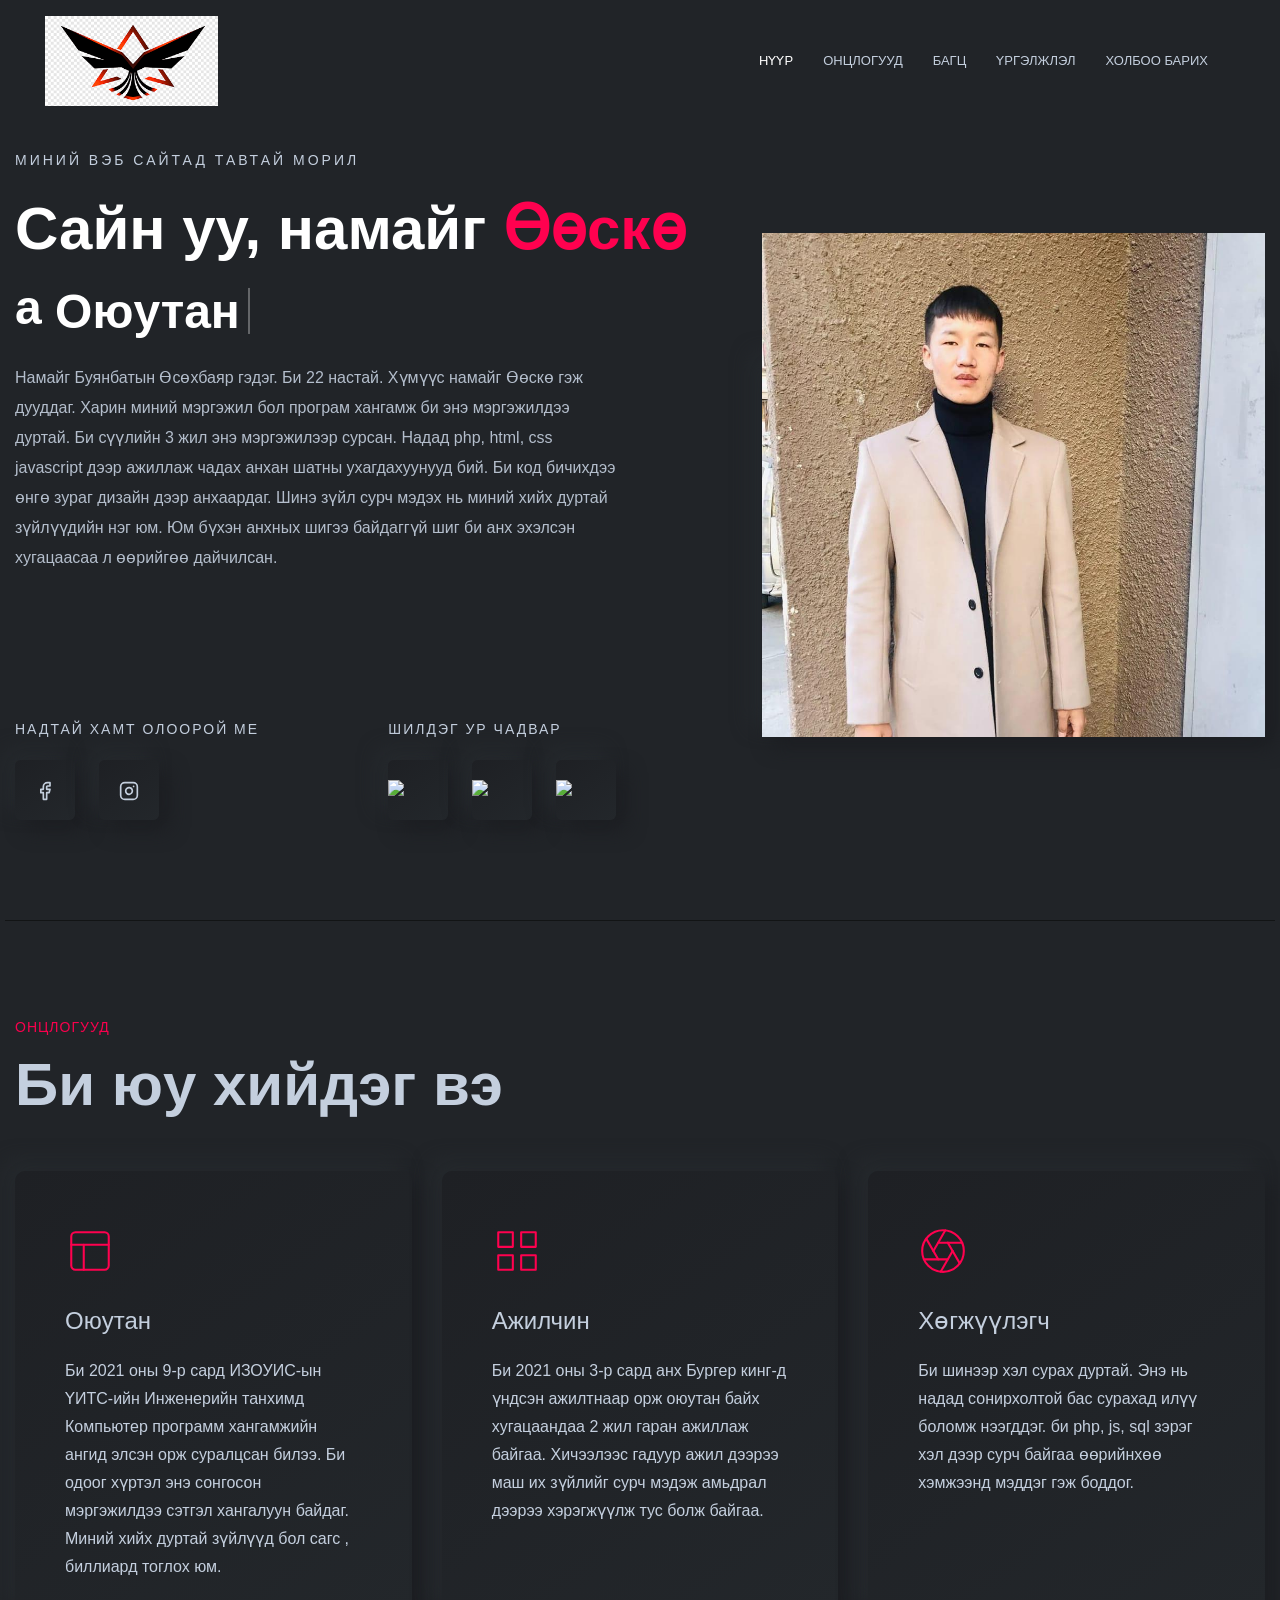
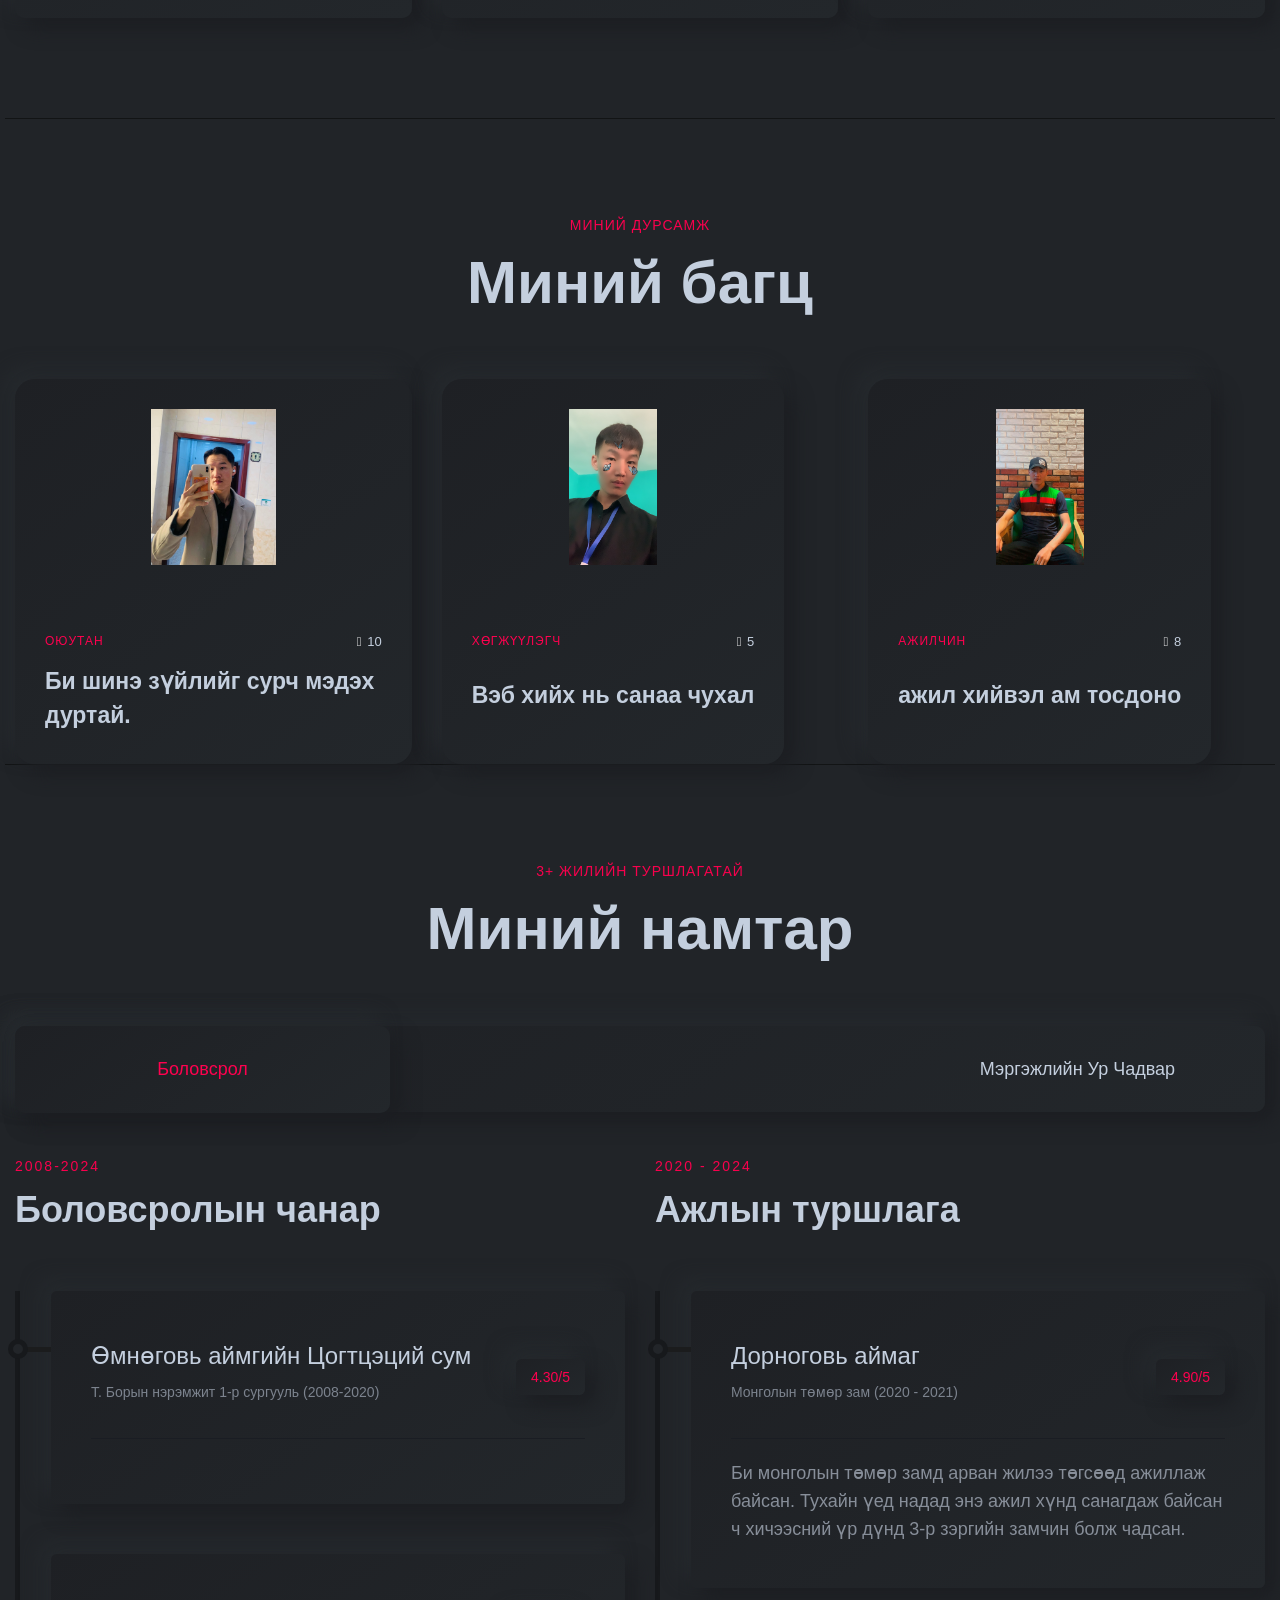
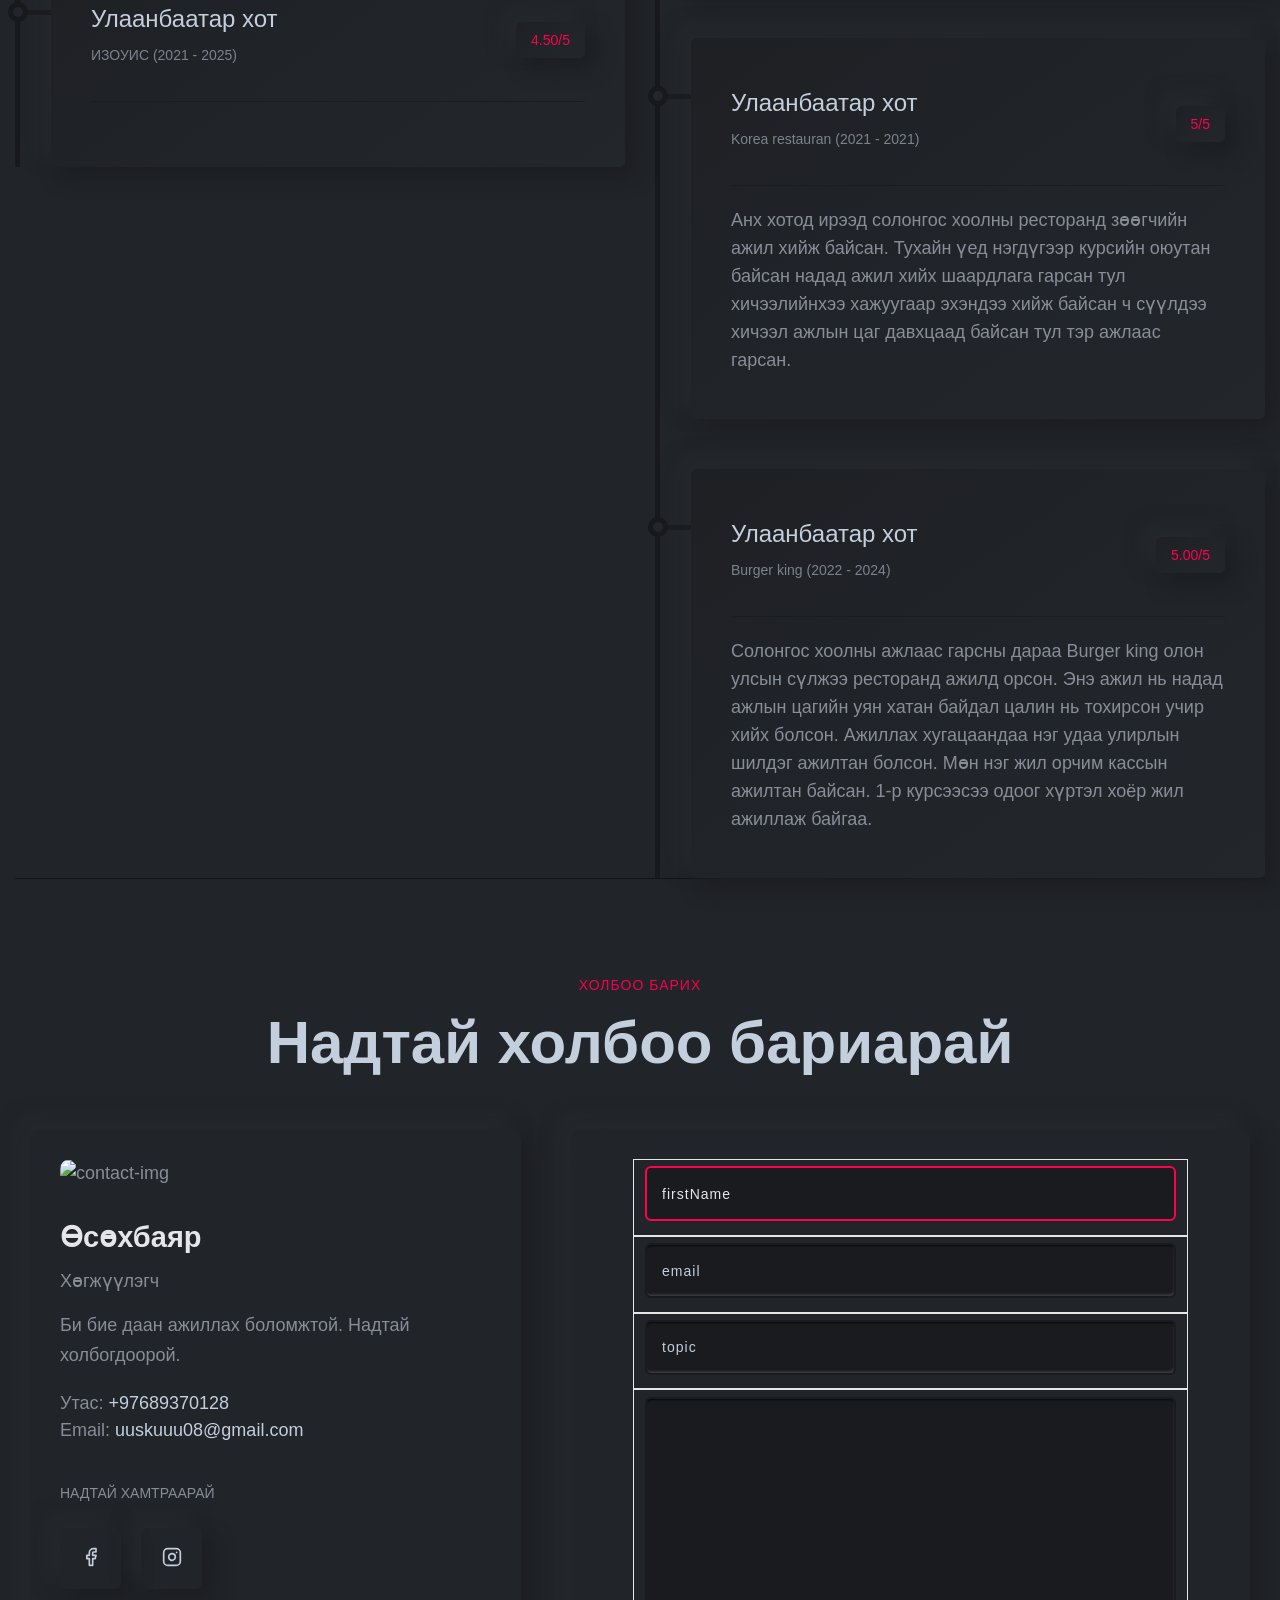
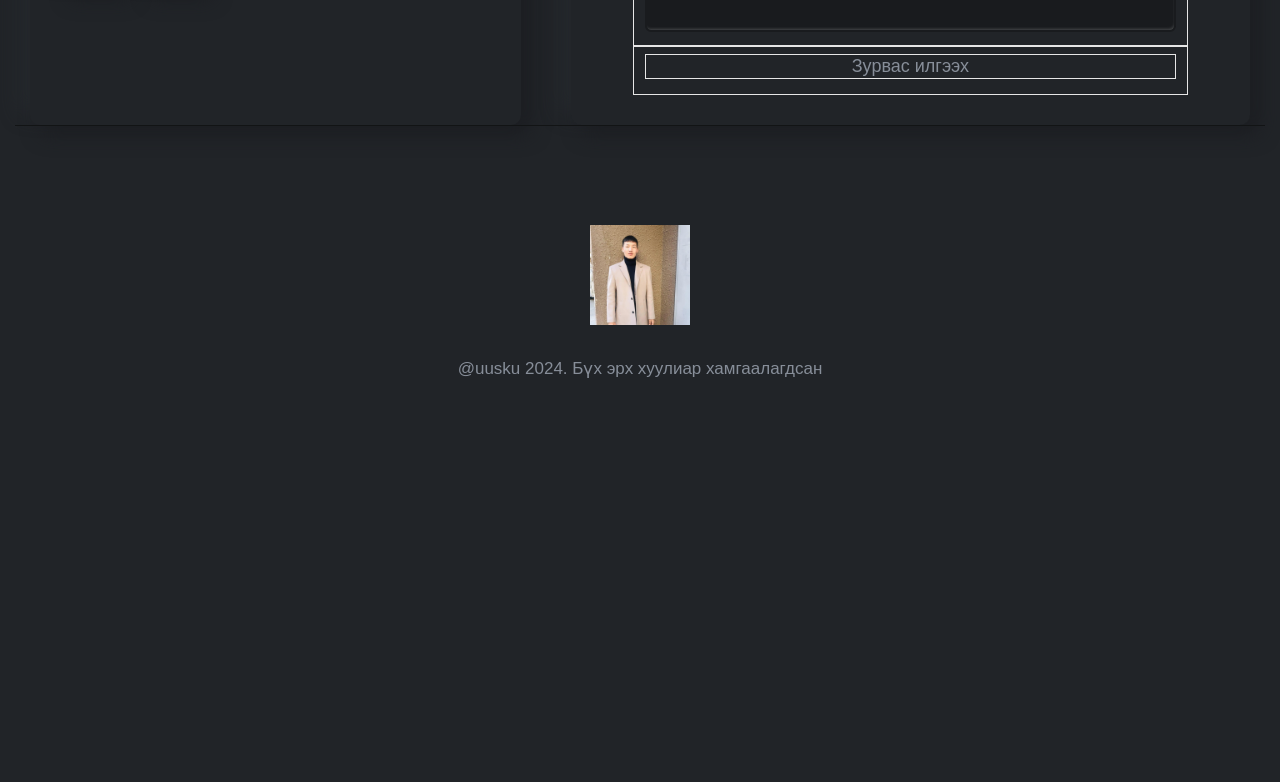
==== index.html @ c58462c5 "chore: import portfolio site from SukuNa111/web.io (mail password removed) Co-Authored-By: Claude Op" ====
<!DOCTYPE html>
<html lang="en">

<head>
    <meta charset="utf-8">
    <meta http-equiv="x-ua-compatible" content="ie=edge">
    <title>Буянбат Өсөхбаяр || Personal Portfolio</title>
    <meta name="robots" content="noindex, follow">
    <meta name="description" content="">
    <meta name="viewport" content="width=device-width, initial-scale=1, shrink-to-fit=no">
    <!-- Favicon -->
    <link rel="shortcut icon" type="image/x-icon" href="assets/images/slider/IMG_4063.JPG">
    <!-- CSS 
    ============================================ -->
    <link rel="stylesheet" href="assets/css/vendor/bootstrap.min.css">
    <link rel="stylesheet" href="assets/css/vendor/slick.css">
    <link rel="stylesheet" href="assets/css/vendor/slick-theme.css">
    <link rel="stylesheet" href="assets/css/vendor/aos.css">
    <link rel="stylesheet" href="assets/css/plugins/feature.css">
    <!-- Style css -->
    <link rel="stylesheet" href="assets/css/style.css">
    
</head>

<body class="template-color-1 spybody" data-spy="scroll" data-target=".navbar-example2" data-offset="70">

    <!-- Start Header -->
    <header class="rn-header haeder-default black-logo-version header--fixed header--sticky">
        <div class="header-wrapper rn-popup-mobile-menu m--0 row align-items-center">
            <!-- Start Header Left -->
            <div class="col-lg-2 col-6">
                <div class="header-left">
                    <div class="logo">
                        <a href="index.html">
                            <img src="assets/images/logo/images (1).png" alt="logo">
                        </a>
                    </div>
                </div>
            </div>
            <!-- End Header Left -->
            <!-- Start Header Center -->
            <div class="col-lg-10 col-6">
                <div class="header-center">
                    <nav id="sideNav" class="mainmenu-nav navbar-example2 d-none d-xl-block">
                        <!-- Start Mainmanu Nav -->
                        <ul class="primary-menu nav nav-pills">
                            <li class="nav-item"><a class="nav-link smoth-animation active" href="#home">нүүр</a></li>
                            <li class="nav-item"><a class="nav-link smoth-animation" href="#features">Онцлогууд</a></li>
                            <li class="nav-item"><a class="nav-link smoth-animation" href="#portfolio">Багц</a></li>
                            <li class="nav-item"><a class="nav-link smoth-animation" href="#resume">Үргэлжлэл</a></li>
                            <li class="nav-item"><a class="nav-link smoth-animation" href="#contacts">Холбоо барих</a></li>
                        </ul>
                        <!-- End Mainmanu Nav -->
                    </nav>
                    <!-- Start Header Right  -->
                    <div class="header-right">
                        <!-- <a class="rn-btn" target="_blank" href="../../checkout/83025947/create_account.html?license=regular"><span>BUY NOW</span></a> -->
                        <div class="hamberger-menu d-block d-xl-none">
                            <i id="menuBtn" class="feather-menu humberger-menu"></i>
                        </div>
                        <div class="close-menu d-block">
                            <span class="closeTrigger">
                            <i data-feather="x"></i>
                        </span>
                        </div>
                    </div>
                    <!-- End Header Right  -->

                </div>
            </div>
            <!-- End Header Center -->
        </div>
    </header>
    <!-- End Header Area -->
    <!-- Start Popup Mobile Menu  -->
    <div class="popup-mobile-menu">
        <div class="inner">
            <div class="menu-top">
                <div class="menu-header">
                    <a class="logo" href="index.html">
                        <img src="assets/images/slider/IMG_4063.JPG" alt="Personal Portfolio">
                    </a>
                    <div class="close-button">
                        <button class="close-menu-activation close"><i data-feather="x"></i></button>
                    </div>
                </div>
                <!-- <p class="discription">Inbio is a personal portfolio template. You can customize all.</p> -->
            </div>
            <div class="content">
                <ul class="primary-menu nav nav-pills">
                    <li class="nav-item"><a class="nav-link smoth-animation active" href="#home">Home</a></li>
                    <li class="nav-item"><a class="nav-link smoth-animation" href="#features">Features</a></li>
                    <li class="nav-item"><a class="nav-link smoth-animation" href="#portfolio">Portfolio</a></li>
                    <li class="nav-item"><a class="nav-link smoth-animation" href="#resume">Resume</a></li>
                    <li class="nav-item"><a class="nav-link smoth-animation" href="#pricing">Pricing</a></li>
                    <li class="nav-item"><a class="nav-link smoth-animation" href="#contacts">Contact</a></li>
                </ul>
                <!-- social sharea area -->
                <div class="social-share-style-1 mt--40">
                    <span class="title">find with me</span>
                    <ul class="social-share d-flex liststyle">
                        <li class="facebook"><a href="https://web.facebook.com/inaam1992/"><svg xmlns="http://www.w3.org/2000/svg" width="24" height="24" viewbox="0 0 24 24" fill="none" stroke="currentColor" stroke-width="2" stroke-linecap="round" stroke-linejoin="round" class="feather feather-facebook">
                                    <path d="M18 2h-3a5 5 0 0 0-5 5v3H7v4h3v8h4v-8h3l1-4h-4V7a1 1 0 0 1 1-1h3z"></path>
                                </svg></a>
                        </li>
                        <li class="instagram"><a href="https://www.instagram.com/inaamajay/"><svg xmlns="http://www.w3.org/2000/svg" width="24" height="24" viewbox="0 0 24 24" fill="none" stroke="currentColor" stroke-width="2" stroke-linecap="round" stroke-linejoin="round" class="feather feather-instagram">
                                    <rect x="2" y="2" width="20" height="20" rx="5" ry="5"></rect>
                                    <path d="M16 11.37A4 4 0 1 1 12.63 8 4 4 0 0 1 16 11.37z"></path>
                                    <line x1="17.5" y1="6.5" x2="17.51" y2="6.5"></line>
                                </svg></a>
                        </li>
                        <li class="linkedin"><a href="https://www.linkedin.com/in/inam-ur-rehman-366b1120b/"><svg xmlns="http://www.w3.org/2000/svg" width="24" height="24" viewbox="0 0 24 24" fill="none" stroke="currentColor" stroke-width="2" stroke-linecap="round" stroke-linejoin="round" class="feather feather-linkedin">
                                    <path d="M16 8a6 6 0 0 1 6 6v7h-4v-7a2 2 0 0 0-2-2 2 2 0 0 0-2 2v7h-4v-7a6 6 0 0 1 6-6z"></path>
                                    <rect x="2" y="9" width="4" height="12"></rect>
                                    <circle cx="4" cy="4" r="2"></circle>
                                </svg></a>
                        </li>
                    </ul>
                </div>
                <!-- end -->
            </div>
        </div>
    </div>
    <!-- End Popup Mobile Menu  -->




    <main class="main-page-wrapper">

        <!-- Start Slider Area -->
        <div id="home" class="rn-slider-area">
            <div class="slide slider-style-1">
                <div class="container">
                    <div class="row row--30 align-items-center">
                        <div class="order-2 order-lg-1 col-lg-7 mt_md--50 mt_sm--50 mt_lg--30">
                            <div class="content">
                                <div class="inner">
                                    <span class="subtitle">Миний вэб сайтад тавтай морил</span>
                                    <h1 class="title">Сайн уу, намайг <span>Өөскө</span><br>
                                        <span class="header-caption" id="page-top">
                                            <!-- type headline start-->
                                            <span class="cd-headline clip is-full-width">
                                                <span>a </span>
                                        <!-- ROTATING TEXT -->
                                        <span class="cd-words-wrapper">
                                                    <b class="is-visible">Оюутан</b>
                                                    <b class="is-hidden">Хөгжүүлэгч.</b>
                                                    <b class="is-hidden">Ажилчин.</b>
                                                </span>
                                        </span>
                                        <!-- type headline end -->
                                        </span>
                                    </h1>

                                    <div>
                                        <p class="description"> Намайг Буянбатын Өсөхбаяр гэдэг. Би 22 настай. Хүмүүс намайг Өөскө гэж дууддаг. Харин миний мэргэжил бол програм хангамж би энэ мэргэжилдээ дуртай. Би сүүлийн 3 жил энэ мэргэжилээр сурсан. Надад 
                                            php, html, css javascript дээр ажиллаж чадах анхан шатны ухагдахуунууд бий. Би код бичихдээ өнгө зураг дизайн дээр анхаардаг. Шинэ зүйл сурч мэдэх нь миний хийх дуртай зүйлүүдийн нэг юм. 
                                        Юм бүхэн анхных шигээ байдаггүй шиг би анх эхэлсэн хугацаасаа л өөрийгөө дайчилсан.   </p>
                                    </div>
                                </div>
                                <div class="row">
                                    <div class="col-lg-6 col-xl-6 col-md-6 col-sm-6 col-12">
                                        <div class="social-share-inner-left">
                                            <span class="title">надтай хамт олоорой me</span>
                                            <ul class="social-share d-flex liststyle">
                                                <li class="facebook"><a href="https://www.facebook.com/profile.php?id=100013480357154&mibextid=AEUHqQ"><i data-feather="facebook"></i></a>
                                                </li>
                                                <li class="instagram"><a href="https://www.instagram.com/uusku_n/"><i data-feather="instagram"></i></a>
                                                </li>
                                            </ul>
                                        </div>
                                    </div>
                                    <div class="col-lg-6 col-xl-6 col-md-6 col-sm-6 col-12 mt_mobile--30">
                                        <div class="skill-share-inner">
                                            <span class="title">шилдэг ур чадвар</span>
                                            <ul class="skill-share d-flex liststyle">
                                                <li><img src="assets/images/icons/icons-01.png" alt="Icons Images"></li>
                                                <li><img src="assets/images/icons/icons-02.png" alt="Icons Images"></li>
                                                <li><img src="assets/images/icons/icons-03.png" alt="Icons Images"></li>
                                            </ul>
                                        </div>
                                    </div>
                                </div>
                            </div>
                        </div>

                        <div class="order-1 order-lg-2 col-lg-5">
                            <div class="thumbnail">
                                <div class="inner">
                                    <img src="assets/images/slider/IMG_4063.JPG" alt="Personal Portfolio Images">
                                </div>
                            </div>
                        </div>
                    </div>
                </div>
            </div>
        </div>
        <!-- End Slider Area -->

        <!-- Start Service Area -->
        <div class="rn-service-area rn-section-gap section-separator" id="features">
            <div class="container">
                <div class="row">
                    <div class="col-lg-12">
                        <div class="section-title text-left" data-aos="fade-up" data-aos-duration="500" data-aos-delay="100" data-aos-once="true">
                            <span class="subtitle">Онцлогууд</span>
                            <h2 class="title">Би юу хийдэг вэ</h2>
                        </div>
                    </div>
                </div>
                <div class="row row--25 mt_md--10 mt_sm--10">

                    <!-- Start Single Service -->
                    <div data-aos="fade-up" data-aos-duration="500" data-aos-delay="100" data-aos-once="true" class="col-lg-6 col-xl-4 col-md-6 col-sm-12 col-12 mt--50 mt_md--30 mt_sm--30">
                        <div class="rn-service">
                            <div class="inner">
                                <div class="icon">
                                    <i data-feather="layout"></i>
                                </div>
                                <div class="content">
                                    <h4 class="title"><a href="#">Оюутан</a></h4>
                                    <p class="description">Би 2021 оны 9-р сард ИЗОУИС-ын ҮИТС-ийн Инженерийн танхимд Компьютер программ хангамжийн ангид элсэн орж суралцсан билээ. Би одоог хүртэл энэ сонгосон мэргэжилдээ сэтгэл хангалуун байдаг. Миний хийх дуртай зүйлүүд бол сагс , биллиард тоглох юм.                                       </p>
                                    <!-- <a class="read-more-button" href="#"><i class="feather-arrow-right"></i></a> -->
                                </div>
                            </div>
                            <a class="over-link" href="#"></a>
                        </div>
                    </div>
                    <!-- End SIngle Service -->
                    <!-- Start Single Service -->
                    <div data-aos="fade-up" data-aos-duration="500" data-aos-delay="300" data-aos-once="true" class="col-lg-6 col-xl-4 col-md-6 col-sm-12 col-12 mt--50 mt_md--30 mt_sm--30">
                        <div class="rn-service">
                            <div class="inner">
                                <div class="icon">
                                    <i data-feather="grid"></i>
                                </div>
                                <div class="content">
                                    <h4 class="title"><a href="#">Ажилчин</a></h4>
                                    <p class="description"> Би 2021 оны 3-р сард анх Бургер кинг-д үндсэн ажилтнаар орж оюутан байх хугацаандаа 2 жил гаран ажиллаж байгаа. Хичээлээс гадуур ажил дээрээ маш их зүйлийг сурч мэдэж амьдрал дээрээ хэрэгжүүлж тус болж байгаа.</p>
                                    <!-- <a class="read-more-button" href="#"><i class="feather-arrow-right"></i></a> -->
                                </div>
                            </div>
                            <a class="over-link" href="#"></a>
                        </div>
                    </div>
                    <!-- End SIngle Service -->
                    <!-- Start Single Service -->
                    <div data-aos="fade-up" data-aos-duration="500" data-aos-delay="500" data-aos-once="true" class="col-lg-6 col-xl-4 col-md-6 col-sm-12 col-12 mt--50 mt_md--30 mt_sm--30">
                        <div class="rn-service">
                            <div class="inner">
                                <div class="icon">
                                    <i data-feather="aperture"></i>
                                </div>
                                <div class="content">
                                    <h4 class="title"><a href="#">Хөгжүүлэгч</a></h4>
                                    <p class="description">Би шинээр хэл сурах дуртай. Энэ нь надад сонирхолтой бас сурахад илүү боломж нээгддэг. би php, js, sql зэрэг хэл дээр сурч байгаа өөрийнхөө хэмжээнд мэддэг гэж боддог.</p>
                                    <!-- <a class="read-more-button" href="#"><i class="feather-arrow-right"></i></a> -->
                                </div>
                            </div>
                            <a class="over-link" href="#"></a>
                        </div>
                    </div>
                    <!-- End SIngle Service -->
                    <!-- Start Single Service -->
                    <!-- <div data-aos="fade-up" data-aos-duration="500" data-aos-delay="100" data-aos-once="true" class="col-lg-6 col-xl-4 col-md-6 col-sm-12 col-12 mt--50 mt_md--30 mt_sm--30">
                        <div class="rn-service">
                            <div class="inner">
                                <div class="icon">
                                    <i data-feather="twitch"></i>
                                </div>
                                <div class="content">
                                    <h4 class="title"><a href="#">Mobile App</a></h4>
                                    <p class="description">There are many variations of passages of Lorem Ipsum
                                        available, but the majority.
                                    </p>
                                    <a class="read-more-button" href="#"><i class="feather-arrow-right"></i></a>
                                </div>
                            </div>
                            <a class="over-link" href="#"></a>
                        </div>
                    </div> -->
                    <!-- End SIngle Service -->
                    <!-- Start Single Service -->
                    <!-- <div data-aos="fade-up" data-aos-duration="500" data-aos-delay="300" data-aos-once="true" class="col-lg-6 col-xl-4 col-md-6 col-sm-12 col-12 mt--50 mt_md--30 mt_sm--30">
                        <div class="rn-service">
                            <div class="inner">
                                <div class="icon">
                                    <i data-feather="wifi"></i>
                                </div>
                                <div class="content">
                                    <h4 class="title"><a href="#">CEO Marketing</a></h4>
                                    <p class="description">always free from repetition,
                                        injected humour, or non-characteristic words etc.</p>
                                    <a class="read-more-button" href="#"><i class="feather-arrow-right"></i></a>
                                </div>
                            </div>
                            <a class="over-link" href="#"></a>
                        </div>
                    </div> -->
                    <!-- End SIngle Service -->
                    <!-- Start Single Service -->
                    <!-- <div data-aos="fade-up" data-aos-duration="500" data-aos-delay="500" data-aos-once="true" class="col-lg-6 col-xl-4 col-md-6 col-sm-12 col-12 mt--50 mt_md--30 mt_sm--30">
                        <div class="rn-service">
                            <div class="inner">
                                <div class="icon">
                                    <i data-feather="slack"></i>
                                </div>
                                <div class="content">
                                    <h4 class="title"><a href="#">Personal Portfolio April</a></h4>
                                    <p class="description"> It uses a dictionary of over 200 Latin words, combined with
                                        a handful of model sentence.</p>
                                    <a class="read-more-button" href="#"><i class="feather-arrow-right"></i></a>
                                </div>
                            </div>
                            <a class="over-link" href="#"></a>
                        </div>
                    </div> -->
                    <!-- End SIngle Service -->

                </div>
            </div>
        </div>
        <!-- End Service Area  -->

        <!-- Start Portfolio Area -->
        <div class="rn-portfolio-area rn-section-gap section-separator" id="portfolio">
            <div class="container">
                <div class="row">
                    <div class="col-lg-12">
                        <div class="section-title text-center">
                            <span class="subtitle">МИНИЙ ДУРСАМЖ</span>
                            <h2 class="title">Миний багц</h2>
                        </div>
                    </div>
                </div>

                <div class="row row--25 mt--10 mt_md--10 mt_sm--10">
                    <!-- Start Single Portfolio -->
                    <div data-aos="fade-up" data-aos-delay="100" data-aos-once="true" class="col-lg-6 col-xl-4 col-md-6 col-12 mt--50 mt_md--30 mt_sm--30">
                        <div class="rn-portfolio" data-toggle="modal" data-target="#exampleModalCenterr">
                            <div class="inner">
                                <div class="thumbnail" style="overflow: auto; height: 200px;">
                                    <a href="javascript:void(0)">
                                        <img src="assets/images/portfolio/DDGE5928.JPG"  style="height:156px;" alt="Personal Portfolio Images">
                                    </a>
                                </div>
                                <div class="content">
                                    <div class="category-info">
                                        <div class="category-list">
                                            <a href="javascript:void(0)">Оюутан</a>
                                        </div>
                                        <div class="meta">
                                            <span><a href="javascript:void(0)"><i class="feather-heart"></i></a>
                                                10</span>
                                        </div>
                                    </div>
                                    <h4 class="title"><a href="javascript:void(0)">Би шинэ зүйлийг сурч мэдэх дуртай. <i class="feather-arrow-up-right"></i></a></h4>
                                </div>
                            </div>
                        </div>
                    </div>
                    <!-- End Single Portfolio -->
                                        <!-- Start Single Portfolio -->
                                        <div data-aos="fade-up" data-aos-delay="100" data-aos-once="true" class="col-lg-6 col-xl-4 col-md-6 col-12 mt--50 mt_md--30 mt_sm--30">
                                            <div class="rn-portfolio" data-toggle="modal" data-target="#ee">
                                                <div class="inner">
                                                    <div class="thumbnail" style="overflow: auto; height: 200px;">
                                                        <a href="javascript:void(0)">
                                                            <img src="assets/images/portfolio/WLYJ4423.JPG"  style="height:156px;" alt="Personal Portfolio Images">
                                                        </a>
                                                    </div>
                                                    <div class="content">
                                                        <div class="category-info">
                                                            <div class="category-list">
                                                                <a href="javascript:void(0)">Хөгжүүлэгч</a>
                                                            </div>
                                                            <div class="meta">
                                                                <span><a href="javascript:void(0)"><i class="feather-heart"></i></a>
                                                                    5</span>
                                                            </div>
                                                        </div>
                                                        <h4 class="title"><a href="javascript:void(0)">Вэб хийх нь санаа чухал<i class="feather-arrow-up-right"></i></a></h4>
                                                    </div>
                                                </div>
                                            </div>
                                        </div>
                                        <!-- End Single Portfolio -->

                    <!-- Start Single Portfolio -->
                    <div data-aos="fade-up" data-aos-delay="300" data-aos-once="true" class="col-lg-6 col-xl-4 col-md-6 col-12 mt--50 mt_md--30 mt_sm--30">
                        <div class="rn-portfolio" data-toggle="modal" data-target="#exampleModalCente">
                            <div class="inner">
                                <div class="thumbnail" style="overflow: auto; height: 200px;">
                                    <a href="javascript:void(0)">
                                        <img src="assets/images/portfolio/XRXS9035.JPG"  style="height:156px;"  alt="Personal Portfolio Images">
                                    </a>
                                </div>
                                <div class="content">
                                    <div class="category-info">
                                        <div class="category-list">
                                            <a href="javascript:void(0)">Ажилчин</a>
                                        </div>
                                        <div class="meta">
                                            <span><a href="javascript:void(0)"><i class="feather-heart"></i></a>
                                                8</span>
                                        </div>
                                    </div>
                                    <h4 class="title"><a href="javascript:void(0)">ажил хийвэл ам тосдоно<i class="feather-arrow-up-right"></i></a></h4>
                                </div>
                            </div>
                        </div>
                    </div>
                    <!-- End Single Portfolio -->

                   

                   

                    
                   
                    <!-- End Single Portfolio -->

                    
        <!-- End portfolio Area -->

        <!-- Start Resume Area -->
        <div class="rn-resume-area rn-section-gap section-separator" id="resume">
            <div class="container">
                <div class="row">
                    <div class="col-lg-12">
                        <div class="section-title text-center">
                            <span class="subtitle">3+ жилийн туршлагатай</span>
                            <h2 class="title">Миний намтар</h2>
                        </div>
                    </div>
                </div>
                <div class="row mt--45">
                    <div class="col-lg-12">
                        <ul class="rn-nav-list nav nav-tabs" id="myTabs" role="tablist">
                            <li class="nav-item">
                                <a class="nav-link active" id="education-tab" data-toggle="tab" href="#education" role="tab" aria-controls="education" aria-selected="true">боловсрол</a>
                            </li>
                            <li class="nav-item">
                                <a class="nav-link" id="professional-tab" data-toggle="tab" href="#professional" role="tab" aria-controls="professional" aria-selected="false">мэргэжлийн
                                    Ур чадвар</a>
                            </li>
                           
                            <!-- <li class="nav-item">
                                <a class="nav-link" id="interview-tab" data-toggle="tab" href="#interview" role="tab" aria-controls="interview" aria-selected="false">interview</a>
                            </li> -->
                        </ul>
                        <!-- Start Tab Content Wrapper  -->
                        <div class="rn-nav-content tab-content" id="myTabContents">
                            <!-- Start Single Tab  -->
                            <div class="tab-pane show active fade single-tab-area" id="education" role="tabpanel" aria-labelledby="education-tab">
                                <div class="personal-experience-inner mt--40">
                                    <div class="row">
                                        <!-- Start Skill List Area  -->
                                        <div class="col-lg-6 col-md-12 col-12">
                                            <div class="content">
                                                <span class="subtitle">2008-2024</span>
                                                <h4 class="maintitle">Боловсролын чанар</h4>
                                                <div class="experience-list">

                                                    <!-- Start Single List  -->
                                                    <div class="resume-single-list">
                                                        <div class="inner">
                                                            <div class="heading">
                                                                <div class="title">
                                                                    <h4>Өмнөговь аймгийн Цогтцэций сум </h4>
                                                                    <span>Т. Борын нэрэмжит 1-р сургууль (2008-2020)</span>
                                                                </div>
                                                                <div class="date-of-time">
                                                                    <span>4.30/5</span>
                                                                </div>
                                                            </div>

                                                        </div>
                                                    </div>
                                                    <!-- End Single List  -->

                                                    <!-- Start Single List  -->
                                                    <div class="resume-single-list">
                                                        <div class="inner">
                                                            <div class="heading">
                                                                <div class="title">
                                                                    <h4> Улаанбаатар хот</h4>
                                                                    <span>ИЗОУИС (2021 - 2025)</span>
                                                                </div>
                                                                <div class="date-of-time">
                                                                    <span>4.50/5</span>
                                                                </div>
                                                            </div>
                                                        </div>
                                                    </div>
                                                    <!-- End Single List  -->

                                                    <!-- Start Single List  -->
                                                    <!-- <div class="resume-single-list">
                                                        <div class="inner">
                                                            <div class="heading">
                                                                <div class="title">
                                                                    <h4>Tips For Personal Portfolio</h4>
                                                                    <span>University of Studies (1997 - 2001)</span>
                                                                </div>
                                                                <div class="date-of-time">
                                                                    <span>4.80/5</span>
                                                                </div>
                                                            </div>
                                                            <p class="description"> If you are going to use a passage.
                                                                Ut tincidunt est ac dolor aliquam sodales.
                                                                Phasellus sed mauris hendrerit, laoreet sem in, lobortis
                                                                mauris hendrerit ante.</p>
                                                        </div>
                                                    </div> -->
                                                    <!-- End Single List  -->

                                                </div>
                                            </div>
                                        </div>
                                        <!-- End Skill List Area  -->

                                        <!-- Start Skill List Area 2nd  -->
                                        <div class="col-lg-6 col-md-12 col-12 mt_md--60 mt_sm--60">
                                            <div class="content">
                                                <span class="subtitle">2020 - 2024</span>
                                                <h4 class="maintitle">Ажлын туршлага</h4>
                                                <div class="experience-list">

                                                    <!-- Start Single List  -->
                                                    <div class="resume-single-list">
                                                        <div class="inner">
                                                            <div class="heading">
                                                                <div class="title">
                                                                    <h4>Дорноговь аймаг</h4>
                                                                    <span>Монголын төмөр зам (2020 - 2021)</span>
                                                                </div>
                                                                <div class="date-of-time">
                                                                    <span>4.90/5</span>
                                                                </div>
                                                            </div>
                                                            <p class="description">Би монголын төмөр замд арван жилээ төгсөөд ажиллаж байсан. Тухайн үед надад энэ ажил хүнд санагдаж байсан ч хичээсний үр дүнд 3-р зэргийн замчин болж чадсан.</p>
                                                        </div>
                                                    </div>
                                                    <!-- End Single List  -->

                                                    <!-- Start Single List  -->
                                                    <div class="resume-single-list">
                                                        <div class="inner">
                                                            <div class="heading">
                                                                <div class="title">
                                                                    <h4>Улаанбаатар хот</h4>
                                                                    <span>Korea restauran (2021 - 2021)</span>
                                                                </div>
                                                                <div class="date-of-time">
                                                                    <span>5/5</span>
                                                                </div>
                                                            </div>
                                                            <p class="description">Анх хотод ирээд солонгос хоолны ресторанд зөөгчийн ажил хийж байсан. Тухайн үед нэгдүгээр курсийн оюутан байсан надад ажил хийх шаардлага гарсан тул хичээлийнхээ хажуугаар эхэндээ хийж байсан ч сүүлдээ хичээл ажлын цаг давхцаад байсан тул тэр ажлаас гарсан.</p>
                                                        </div>
                                                    </div>
                                                    <!-- End Single List  -->

                                                    <!-- Start Single List  -->
                                                    <div class="resume-single-list">
                                                        <div class="inner">
                                                            <div class="heading">
                                                                <div class="title">
                                                                    <h4>Улаанбаатар хот</h4>
                                                                    <span>Burger king (2022 -
                                                                2024)</span>
                                                                </div>
                                                                <div class="date-of-time">
                                                                    <span>5.00/5</span>
                                                                </div>
                                                            </div>
                                                            <p class="description">Солонгос хоолны ажлаас гарсны дараа Burger king олон улсын сүлжээ ресторанд ажилд орсон. Энэ ажил нь надад ажлын цагийн уян хатан байдал цалин нь тохирсон учир хийх болсон. Ажиллах хугацаандаа нэг удаа улирлын шилдэг ажилтан болсон. Мөн нэг жил орчим кассын ажилтан байсан. 1-р курсээсээ одоог хүртэл хоёр жил ажиллаж байгаа.</p>
                                                        </div>
                                                    </div>
                                                    <!-- End Single List  -->

                                                </div>
                                            </div>
                                        </div>
                                        <!-- End Skill List Area  -->
                                    </div>
                                </div>
                            </div>
                            <!-- End Single Tab  -->

                            <!-- Start Single Tab  -->
                            <div class="tab-pane fade " id="professional" role="tabpanel" aria-labelledby="professional-tab">
                                <div class="personal-experience-inner mt--40">
                                    <div class="row row--40">

                                       

                                                   

                                        <!-- Start Single Progressbar  -->
                                        <div class="col-lg-6 col-md-6 col-12 mt_sm--60">
                                            <div class="progress-wrapper">
                                                <div class="content">
                                                    <span class="subtitle">Онцлогууд</span>
                                                    <h4 class="maintitle">Хөгжлүүлэгчийн ур чадвар</h4>
                                                    <!-- Start Single Progress Charts -->
                                                    <div class="progress-charts">
                                                        <h6 class="heading heading-h6">HTML</h6>
                                                        <div class="progress">
                                                            <div class="progress-bar wow fadeInLeft" data-wow-duration="0.5s" data-wow-delay=".3s" role="progressbar" style="width: 50%" aria-valuenow="50" aria-valuemin="0" aria-valuemax="100"><span class="percent-label">50%</span></div>
                                                        </div>
                                                    </div>
                                                    <!-- End Single Progress Charts -->

                                                    <!-- Start Single Progress Charts -->
                                                    <div class="progress-charts">
                                                        <h6 class="heading heading-h6">CSS</h6>
                                                        <div class="progress">
                                                            <div class="progress-bar wow fadeInLeft" data-wow-duration="0.6s" data-wow-delay=".3s" role="progressbar" style="width: 40%" aria-valuenow="40" aria-valuemin="0" aria-valuemax="100"><span class="percent-label">40%</span></div>
                                                        </div>
                                                    </div>
                                                    <!-- End Single Progress Charts -->

                                                    <!-- Start Single Progress Charts -->
                                                    <div class="progress-charts">
                                                        <h6 class="heading heading-h6">PHP</h6>
                                                        <div class="progress">
                                                            <div class="progress-bar wow fadeInLeft" data-wow-duration="0.7s" data-wow-delay=".2s" role="progressbar" style="width: 40%" aria-valuenow="40" aria-valuemin="0" aria-valuemax="100"><span class="percent-label">40%</span></div>
                                                        </div>
                                                    </div>
                                                    <!-- End Single Progress Charts -->

                                                    <!-- Start Single Progress Charts -->
                                                    <div class="progress-charts">
                                                        <h6 class="heading heading-h6">JQuery</h6>
                                                        <div class="progress">
                                                            <div class="progress-bar wow fadeInLeft" data-wow-duration="0.8s" data-wow-delay=".1s" role="progressbar" style="width: 20%" aria-valuenow="20" aria-valuemin="0" aria-valuemax="100"><span class="percent-label">20%</span></div>
                                                        </div>
                                                    </div>
                                                    <!-- End Single Progress Charts -->

                                                   

                                                </div>
                                            </div>
                                        </div>
                                        <!-- End Single Progressbar  -->

                                    </div>
                                </div>
                            </div>
                            <!-- End Single Tab  -->

                            
        
        <!-- Start Contact section -->
        <div class="rn-contact-area rn-section-gap section-separator" id="contacts">
            <div class="container">
                <div class="row">
                    <div class="col-lg-12">
                        <div class="section-title text-center">
                            <span class="subtitle">Холбоо барих</span>
                            <h2 class="title">Надтай холбоо бариарай</h2>
                        </div>
                    </div>
                </div>
                <div class="row mt--50 mt_md--40 mt_sm--40 mt-contact-sm">
                    <div class="col-lg-5">
                        <div class="contact-about-area">
                            <div class="thumbnail">
                                <img src="assets/images/contact/contact1.png" alt="contact-img">
                            </div>
                            <div class="title-area">
                                <h4 class="title">Өсөхбаяр</h4>
                                <span>Хөгжүүлэгч</span>
                            </div>
                            <div class="description">
                                <p>Би бие даан ажиллах боломжтой. Надтай холбогдоорой.
                                </p>
                                <span class="phone">Утас: <a href="#">+97689370128</a></span>
                                <span class="mail">Email: <a href="inaamajay007@gmail.com">uuskuuu08@gmail.com</a></span>
                            </div>
                            <div class="social-area">
                                <div class="name">НАДТАЙ ХАМТРААРАЙ</div>
                                <div class="social-icone">
                                    <a href="https://web.facebook.com/inaam1992/"><i data-feather="facebook"></i></a>
                                    <a href="https://www.instagram.com/inaamajay/"><i data-feather="instagram"></i></a>
                                </div>
                            </div>
                        </div>
                    </div>
                    <div data-aos-delay="600" class="col-lg-7 contact-input">
                        <div class="contact-form-wrapper">
                            <div class="introduce">
                                <div class="container">
                                    <form action="connect.php" method="post"></form>
                                    <form id="contact" action="mail.php" method="post">
                                        
                                        <body>
                                            <div class="container">
                                              <form id="contact" action="mail.php" method="post">
                                                
                                          
                                                <fieldset>
                                                  <input placeholder="firstName" name="name" type="text" tabindex="1" autofocus name="firstName"> 
                                                </fieldset>
                                                
                                                <fieldset>
                                                  <input placeholder="email" name="email" type="email" tabindex="2" name="email">
                                                </fieldset>
                                                
                                                <fieldset>
                                                  <input placeholder="topic" type="text" name="subject" tabindex="4" name="topic">
                                                </fieldset>
                                                
                                                <fieldset>
                                                  <textarea name="message" placeholder="subject" tabindex="5" name="message"> </textarea>
                                                </fieldset>
                                            
                                          
                                                <fieldset>
                                                  <button type="submit" name="send" id="contact-submit">Зурвас илгээх</button>
                                                </fieldset>
                                              </form>
                                            </div>
                                          </body>
                                
                                </form>
                            </div>
                        </div>
                    </div>
                </div>
            </div>
        </div>

        

        <!-- End Contuct section -->

      

    <!-- Start Footer Area -->
    <div class="rn-footer-area rn-section-gap section-separator">
        <div class="container">
            <div class="row">
                <div class="col-lg-12">
                    <div class="footer-area text-center">

                        <div class="logo">
                            <a href="index.html">
                                <img src="assets/images/logo/IMG_4063.JPG" alt="logo">
                            </a>
                        </div>

                        <p class="description mt--30">@uusku 2024. Бүх эрх хуулиар хамгаалагдсан <a target="_blank"></a></p>
                    </div>
                </div>
            </div>
        </div>
    </div>
    <!-- End Footer Area -->

    <!-- JS ============================================ -->
    <script src="assets/js/vendor/jquery.js"></script>
    <script src="assets/js/vendor/modernizer.min.js"></script>
    <script src="assets/js/vendor/feather.min.js"></script>
    <script src="assets/js/vendor/slick.min.js"></script>
    <script src="assets/js/vendor/bootstrap.js"></script>
    <script src="assets/js/vendor/text-type.js"></script>
    <script src="assets/js/vendor/wow.js"></script>
    <script src="assets/js/vendor/aos.js"></script>
    <script src="assets/js/vendor/particles.js"></script>
    <!-- main JS -->
    <script src="assets/js/main.js"></script>
</body>
</html>
---- assets/css/plugins/feature.css ----
@font-face{font-family:'Feather';src:url('../../fonts/Feather.ttf') format('truetype'),url('../../fonts/Feather.woff') format('woff'),url('../../fonts/Feather.svg') format('svg');font-weight:normal;font-style:normal}[class^="feather-"],[class*=" feather-"]{font-family:'feather' !important;speak:none;font-style:normal;font-weight:normal;font-variant:normal;text-transform:none;line-height:1;-webkit-font-smoothing:antialiased;-moz-osx-font-smoothing:grayscale}.feather-activity:before{content:"\e900"}.feather-airplay:before{content:"\e901"}.feather-alecirclert-:before{content:"\e902"}.feather-alert-octagon:before{content:"\e903"}.feather-alert-triangle:before{content:"\e904"}.feather-align-center:before{content:"\e905"}.feather-align-justify:before{content:"\e906"}.feather-align-left:before{content:"\e907"}.feather-align-right:before{content:"\e908"}.feather-anchor:before{content:"\e909"}.feather-aperture:before{content:"\e90a"}.feather-archive:before{content:"\e90b"}.feather-arrow-down:before{content:"\e90c"}.feather-arrow-down-circle:before{content:"\e90d"}.feather-arrow-down-left:before{content:"\e90e"}.feather-arrow-down-right:before{content:"\e90f"}.feather-arrow-left:before{content:"\e910"}.feather-arrow-left-circle:before{content:"\e911"}.feather-arrow-right:before{content:"\e912"}.feather-arrow-right-circle:before{content:"\e913"}.feather-arrow-up:before{content:"\e914"}.feather-arrow-up-circle:before{content:"\e915"}.feather-arrow-up-left:before{content:"\e916"}.feather-arrow-up-right:before{content:"\e917"}.feather-at-sign:before{content:"\e918"}.feather-award:before{content:"\e919"}.feather-bar-chart:before{content:"\e91a"}.feather-bar-chart-2:before{content:"\e91b"}.feather-battery:before{content:"\e91c"}.feather-battery-charging:before{content:"\e91d"}.feather-bell:before{content:"\e91e"}.feather-bell-off:before{content:"\e91f"}.feather-bluetooth:before{content:"\e920"}.feather-bold:before{content:"\e921"}.feather-book:before{content:"\e922"}.feather-book-open:before{content:"\e923"}.feather-bookmark:before{content:"\e924"}.feather-box:before{content:"\e925"}.feather-briefcase:before{content:"\e926"}.feather-calendar:before{content:"\e927"}.feather-camera:before{content:"\e928"}.feather-camera-off:before{content:"\e929"}.feather-cast:before{content:"\e92a"}.feather-check:before{content:"\e92b"}.feather-check-circle:before{content:"\e92c"}.feather-check-square:before{content:"\e92d"}.feather-chevron-down:before{content:"\e92e"}.feather-chevron-left:before{content:"\e92f"}.feather-chevron-right:before{content:"\e930"}.feather-chevron-up:before{content:"\e931"}.feather-chevrons-down:before{content:"\e932"}.feather-chevrons-left:before{content:"\e933"}.feather-chevrons-right:before{content:"\e934"}.feather-chevrons-up:before{content:"\e935"}.feather-chrome:before{content:"\e936"}.feather-circle:before{content:"\e937"}.feather-clipboard:before{content:"\e938"}.feather-clock:before{content:"\e939"}.feather-cloud:before{content:"\e93a"}.feather-cloud-drizzle:before{content:"\e93b"}.feather-cloud-lightning:before{content:"\e93c"}.feather-cloud-off:before{content:"\e93d"}.feather-cloud-rain:before{content:"\e93e"}.feather-cloud-snow:before{content:"\e93f"}.feather-code:before{content:"\e940"}.feather-codepen:before{content:"\e941"}.feather-command:before{content:"\e942"}.feather-compass:before{content:"\e943"}.feather-copy:before{content:"\e944"}.feather-corner-down-left:before{content:"\e945"}.feather-corner-down-right:before{content:"\e946"}.feather-corner-left-down:before{content:"\e947"}.feather-corner-left-up:before{content:"\e948"}.feather-corner-right-down:before{content:"\e949"}.feather-corner-right-up:before{content:"\e94a"}.feather-corner-up-left:before{content:"\e94b"}.feather-corner-up-right:before{content:"\e94c"}.feather-cpu:before{content:"\e94d"}.feather-credit-card:before{content:"\e94e"}.feather-crop:before{content:"\e94f"}.feather-crosshair:before{content:"\e950"}.feather-database:before{content:"\e951"}.feather-delete:before{content:"\e952"}.feather-disc:before{content:"\e953"}.feather-dollar-sign:before{content:"\e954"}.feather-download:before{content:"\e955"}.feather-download-cloud:before{content:"\e956"}.feather-droplet:before{content:"\e957"}.feather-edit:before{content:"\e958"}.feather-edit-2:before{content:"\e959"}.feather-edit-3:before{content:"\e95a"}.feather-external-link:before{content:"\e95b"}.feather-eye:before{content:"\e95c"}.feather-eye-off:before{content:"\e95d"}.feather-facebook:before{content:"\e95e"}.feather-fast-forward:before{content:"\e95f"}.feather-feather:before{content:"\e960"}.feather-file:before{content:"\e961"}.feather-file-minus:before{content:"\e962"}.feather-file-plus:before{content:"\e963"}.feather-file-text:before{content:"\e964"}.feather-film:before{content:"\e965"}.feather-filter:before{content:"\e966"}.feather-flag:before{content:"\e967"}.feather-folder:before{content:"\e968"}.feather-folder-minus:before{content:"\e969"}.feather-folder-plus:before{content:"\e96a"}.feather-gift:before{content:"\e96b"}.feather-git-branch:before{content:"\e96c"}.feather-git-commit:before{content:"\e96d"}.feather-git-merge:before{content:"\e96e"}.feather-git-pull-request:before{content:"\e96f"}.feather-github:before{content:"\e970"}.feather-gitlab:before{content:"\e971"}.feather-globe:before{content:"\e972"}.feather-grid:before{content:"\e973"}.feather-hard-drive:before{content:"\e974"}.feather-hash:before{content:"\e975"}.feather-headphones:before{content:"\e976"}.feather-heart:before{content:"\e977"}.feather-help-circle:before{content:"\e978"}.feather-home:before{content:"\e979"}.feather-image:before{content:"\e97a"}.feather-inbox:before{content:"\e97b"}.feather-info:before{content:"\e97c"}.feather-instagram:before{content:"\e97d"}.feather-italic:before{content:"\e97e"}.feather-layers:before{content:"\e97f"}.feather-layout:before{content:"\e980"}.feather-life-buoy:before{content:"\e981"}.feather-link:before{content:"\e982"}.feather-link-2:before{content:"\e983"}.feather-linkedin:before{content:"\e984"}.feather-list:before{content:"\e985"}.feather-loader:before{content:"\e986"}.feather-lock:before{content:"\e987"}.feather-log-in:before{content:"\e988"}.feather-log-out:before{content:"\e989"}.feather-mail:before{content:"\e98a"}.feather-map:before{content:"\e98b"}.feather-map-pin:before{content:"\e98c"}.feather-maximize:before{content:"\e98d"}.feather-maximize-2:before{content:"\e98e"}.feather-menu:before{content:"\e98f"}.feather-message-circle:before{content:"\e990"}.feather-message-square:before{content:"\e991"}.feather-mic:before{content:"\e992"}.feather-mic-off:before{content:"\e993"}.feather-minimize:before{content:"\e994"}.feather-minimize-2:before{content:"\e995"}.feather-minus:before{content:"\e996"}.feather-minus-circle:before{content:"\e997"}.feather-minus-square:before{content:"\e998"}.feather-monitor:before{content:"\e999"}.feather-moon:before{content:"\e99a"}.feather-more-horizontal:before{content:"\e99b"}.feather-more-vertical:before{content:"\e99c"}.feather-move:before{content:"\e99d"}.feather-music:before{content:"\e99e"}.feather-navigation:before{content:"\e99f"}.feather-navigation-2:before{content:"\e9a0"}.feather-octagon:before{content:"\e9a1"}.feather-package:before{content:"\e9a2"}.feather-paperclip:before{content:"\e9a3"}.feather-pause:before{content:"\e9a4"}.feather-pause-circle:before{content:"\e9a5"}.feather-percent:before{content:"\e9a6"}.feather-phone:before{content:"\e9a7"}.feather-phone-call:before{content:"\e9a8"}.feather-phone-forwarded:before{content:"\e9a9"}.feather-phone-incoming:before{content:"\e9aa"}.feather-phone-missed:before{content:"\e9ab"}.feather-phone-off:before{content:"\e9ac"}.feather-phone-outgoing:before{content:"\e9ad"}.feather-pie-chart:before{content:"\e9ae"}.feather-play:before{content:"\e9af"}.feather-play-circle:before{content:"\e9b0"}.feather-plus:before{content:"\e9b1"}.feather-plus-circle:before{content:"\e9b2"}.feather-plus-square:before{content:"\e9b3"}.feather-pocket:before{content:"\e9b4"}.feather-power:before{content:"\e9b5"}.feather-printer:before{content:"\e9b6"}.feather-radio:before{content:"\e9b7"}.feather-refresh-ccw:before{content:"\e9b8"}.feather-refresh-cw:before{content:"\e9b9"}.feather-repeat:before{content:"\e9ba"}.feather-rewind:before{content:"\e9bb"}.feather-rotate-ccw:before{content:"\e9bc"}.feather-rotate-cw:before{content:"\e9bd"}.feather-rss:before{content:"\e9be"}.feather-save:before{content:"\e9bf"}.feather-scissors:before{content:"\e9c0"}.feather-search:before{content:"\e9c1"}.feather-send:before{content:"\e9c2"}.feather-server:before{content:"\e9c3"}.feather-settings:before{content:"\e9c4"}.feather-share:before{content:"\e9c5"}.feather-share-2:before{content:"\e9c6"}.feather-shield:before{content:"\e9c7"}.feather-shield-off:before{content:"\e9c8"}.feather-shopping-bag:before{content:"\e9c9"}.feather-shopping-cart:before{content:"\e9ca"}.feather-shuffle:before{content:"\e9cb"}.feather-sidebar:before{content:"\e9cc"}.feather-skip-back:before{content:"\e9cd"}.feather-skip-forward:before{content:"\e9ce"}.feather-slack:before{content:"\e9cf"}.feather-slash:before{content:"\e9d0"}.feather-sliders:before{content:"\e9d1"}.feather-smartphone:before{content:"\e9d2"}.feather-speaker:before{content:"\e9d3"}.feather-square:before{content:"\e9d4"}.feather-star:before{content:"\e9d5"}.feather-stop-circle:before{content:"\e9d6"}.feather-sun:before{content:"\e9d7"}.feather-sunrise:before{content:"\e9d8"}.feather-sunset:before{content:"\e9d9"}.feather-tablet:before{content:"\e9da"}.feather-tag:before{content:"\e9db"}.feather-target:before{content:"\e9dc"}.feather-terminal:before{content:"\e9dd"}.feather-thermometer:before{content:"\e9de"}.feather-thumbs-down:before{content:"\e9df"}.feather-thumbs-up:before{content:"\e9e0"}.feather-toggle-left:before{content:"\e9e1"}.feather-toggle-right:before{content:"\e9e2"}.feather-trash:before{content:"\e9e3"}.feather-trash-2:before{content:"\e9e4"}.feather-trending-down:before{content:"\e9e5"}.feather-trending-up:before{content:"\e9e6"}.feather-triangle:before{content:"\e9e7"}.feather-truck:before{content:"\e9e8"}.feather-tv:before{content:"\e9e9"}.feather-twitter:before{content:"\e9ea"}.feather-type:before{content:"\e9eb"}.feather-umbrella:before{content:"\e9ec"}.feather-underline:before{content:"\e9ed"}.feather-unlock:before{content:"\e9ee"}.feather-upload:before{content:"\e9ef"}.feather-upload-cloud:before{content:"\e9f0"}.feather-user:before{content:"\e9f1"}.feather-user-check:before{content:"\e9f2"}.feather-user-minus:before{content:"\e9f3"}.feather-user-plus:before{content:"\e9f4"}.feather-user-x:before{content:"\e9f5"}.feather-users:before{content:"\e9f6"}.feather-video:before{content:"\e9f7"}.feather-video-off:before{content:"\e9f8"}.feather-voicemail:before{content:"\e9f9"}.feather-volume:before{content:"\e9fa"}.feather-volume-1:before{content:"\e9fb"}.feather-volume-2:before{content:"\e9fc"}.feather-volume-x:before{content:"\e9fd"}.feather-watch:before{content:"\e9fe"}.feather-wifi:before{content:"\e9ff"}.feather-wifi-off:before{content:"\ea00"}.feather-wind:before{content:"\ea01"}.feather-x:before{content:"\ea02"}.feather-x-circle:before{content:"\ea03"}.feather-x-square:before{content:"\ea04"}.feather-youtube:before{content:"\ea05"}.feather-zap:before{content:"\ea06"}.feather-zap-off:before{content:"\ea07"}.feather-zoom-in:before{content:"\ea08"}.feather-zoom-out:before{content:"\ea09"}
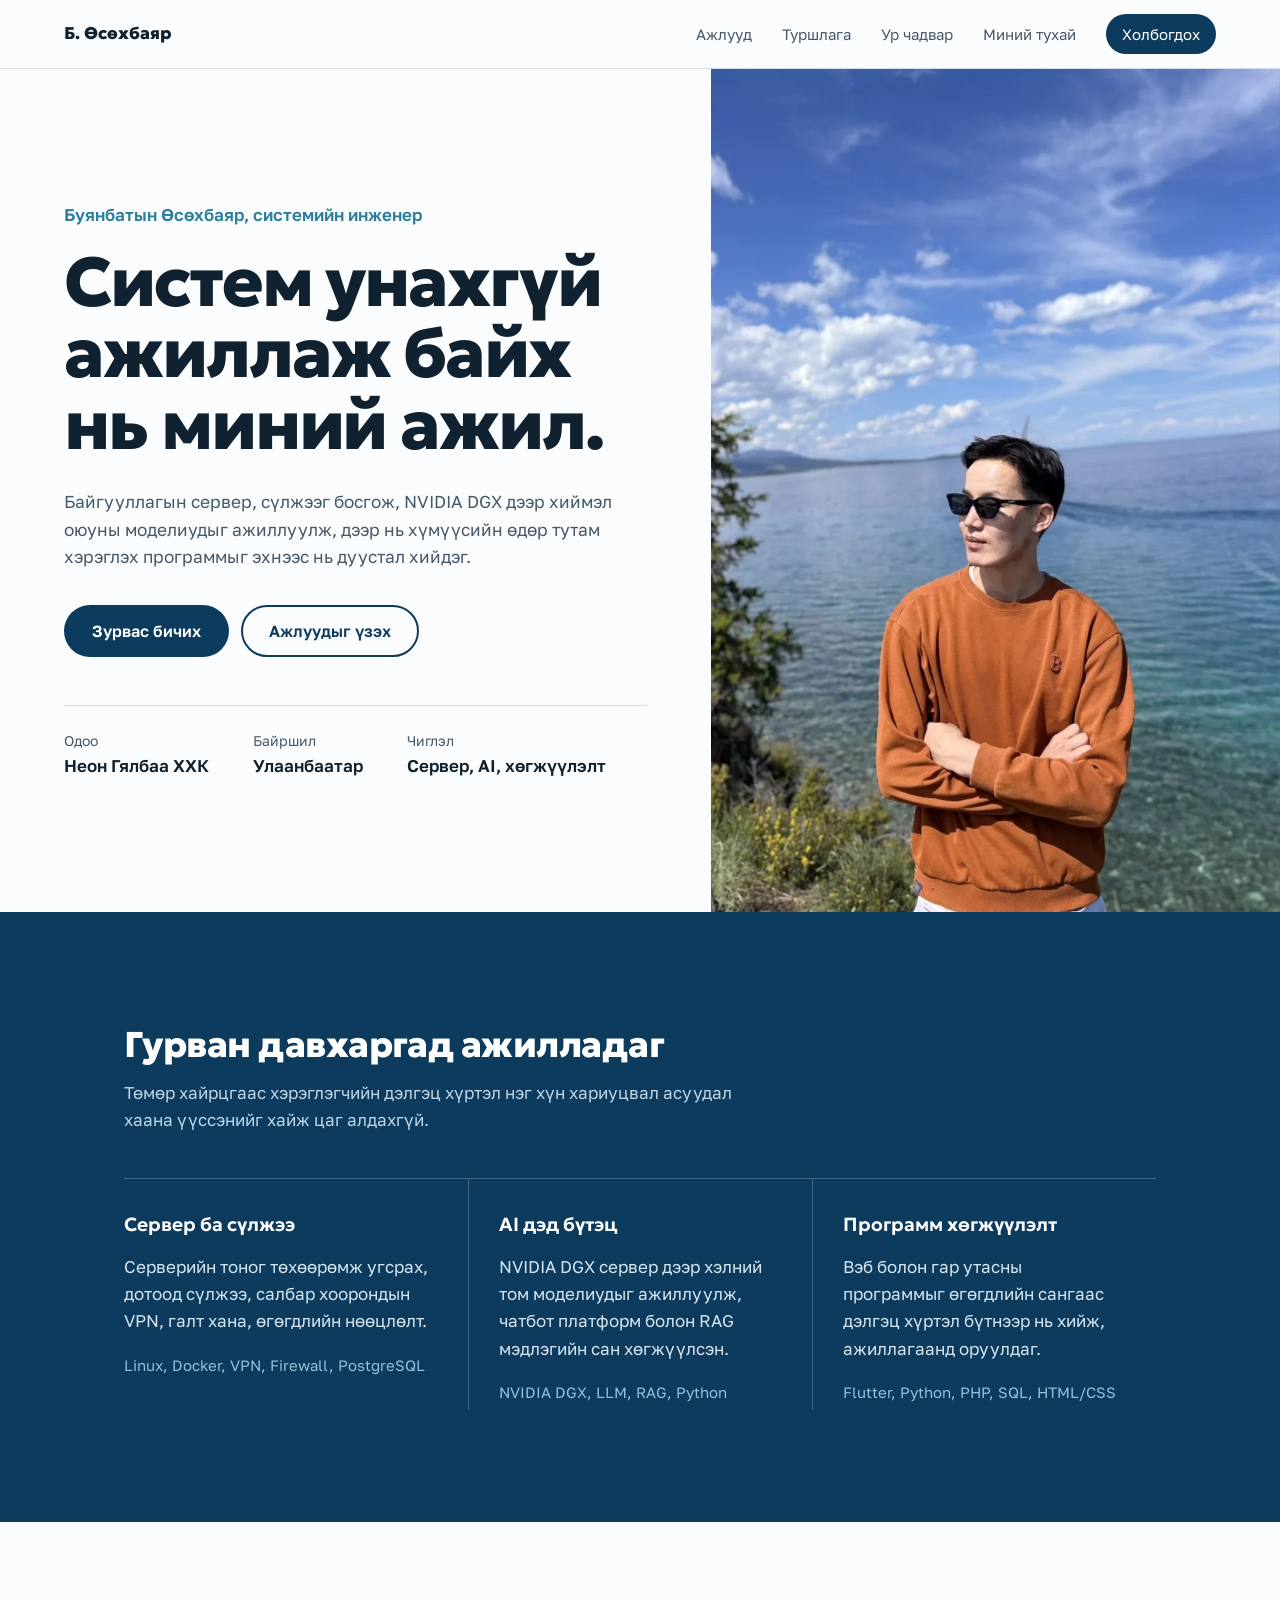
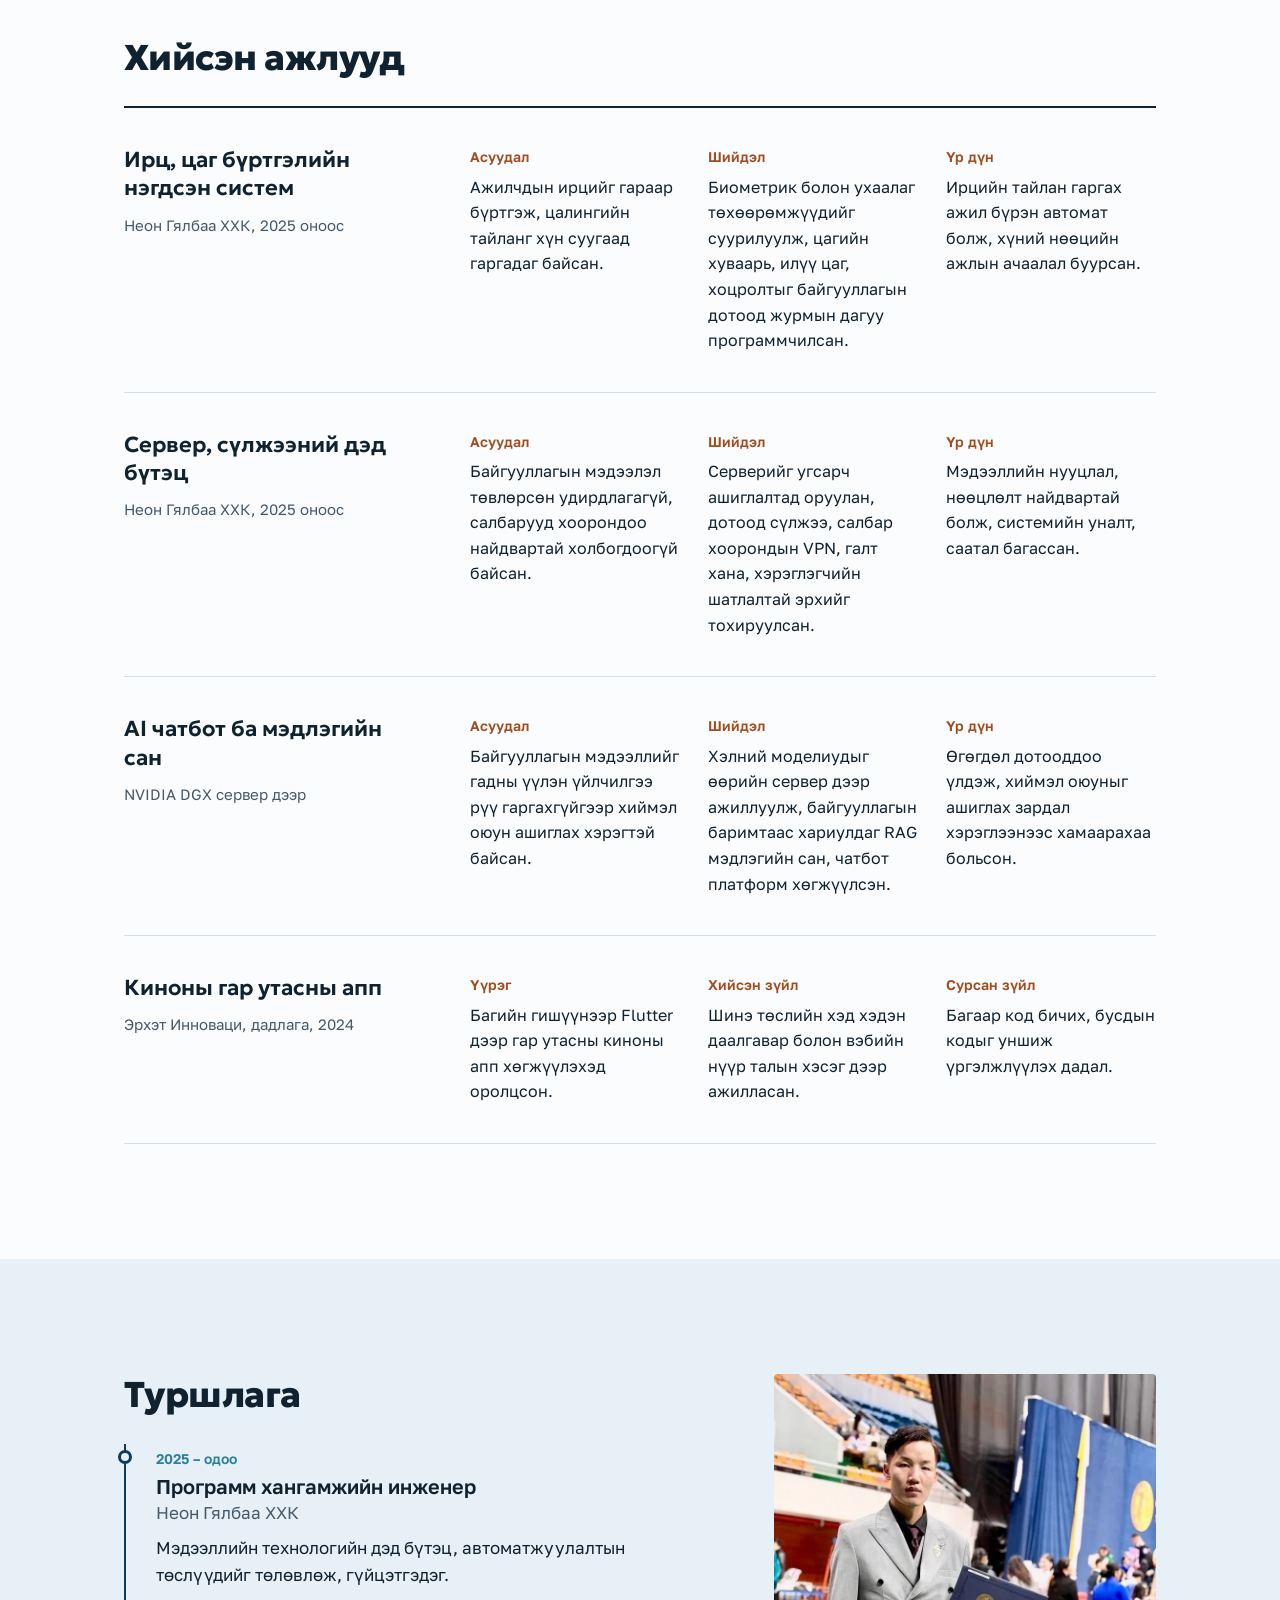
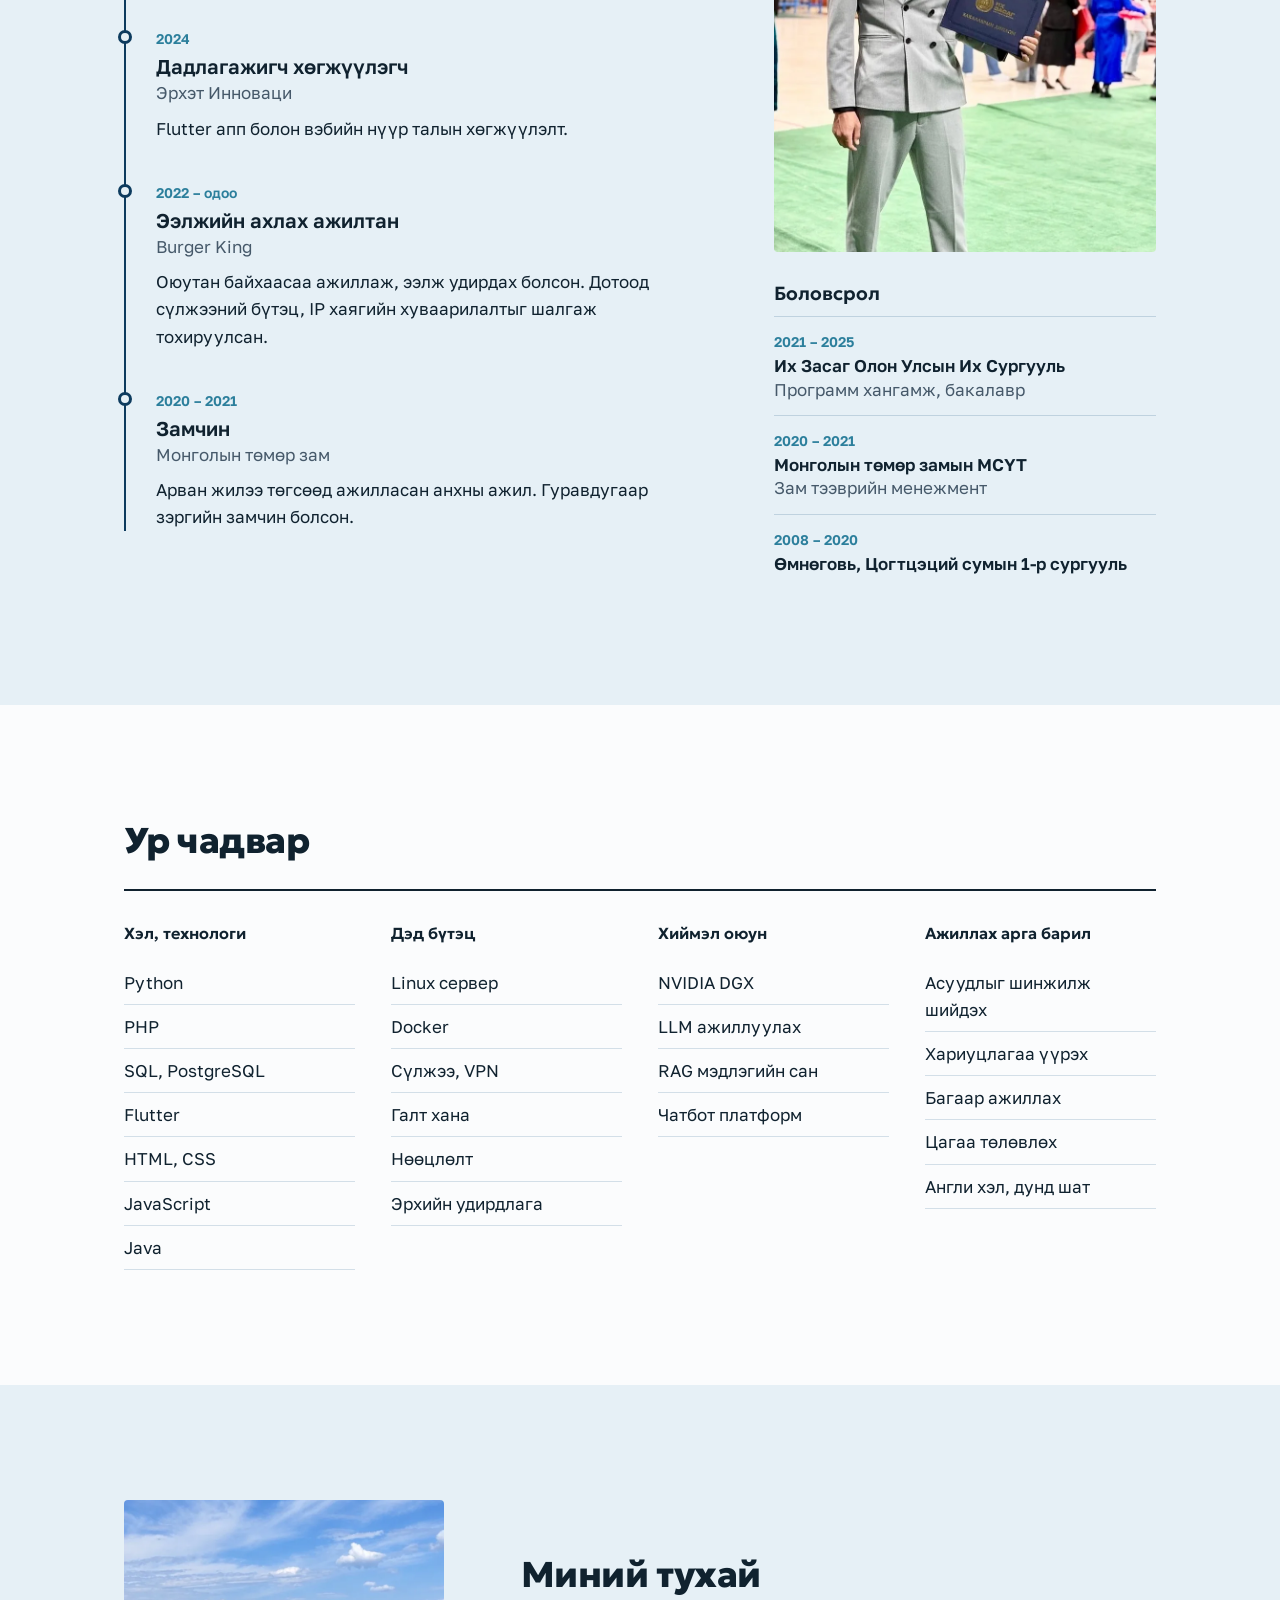
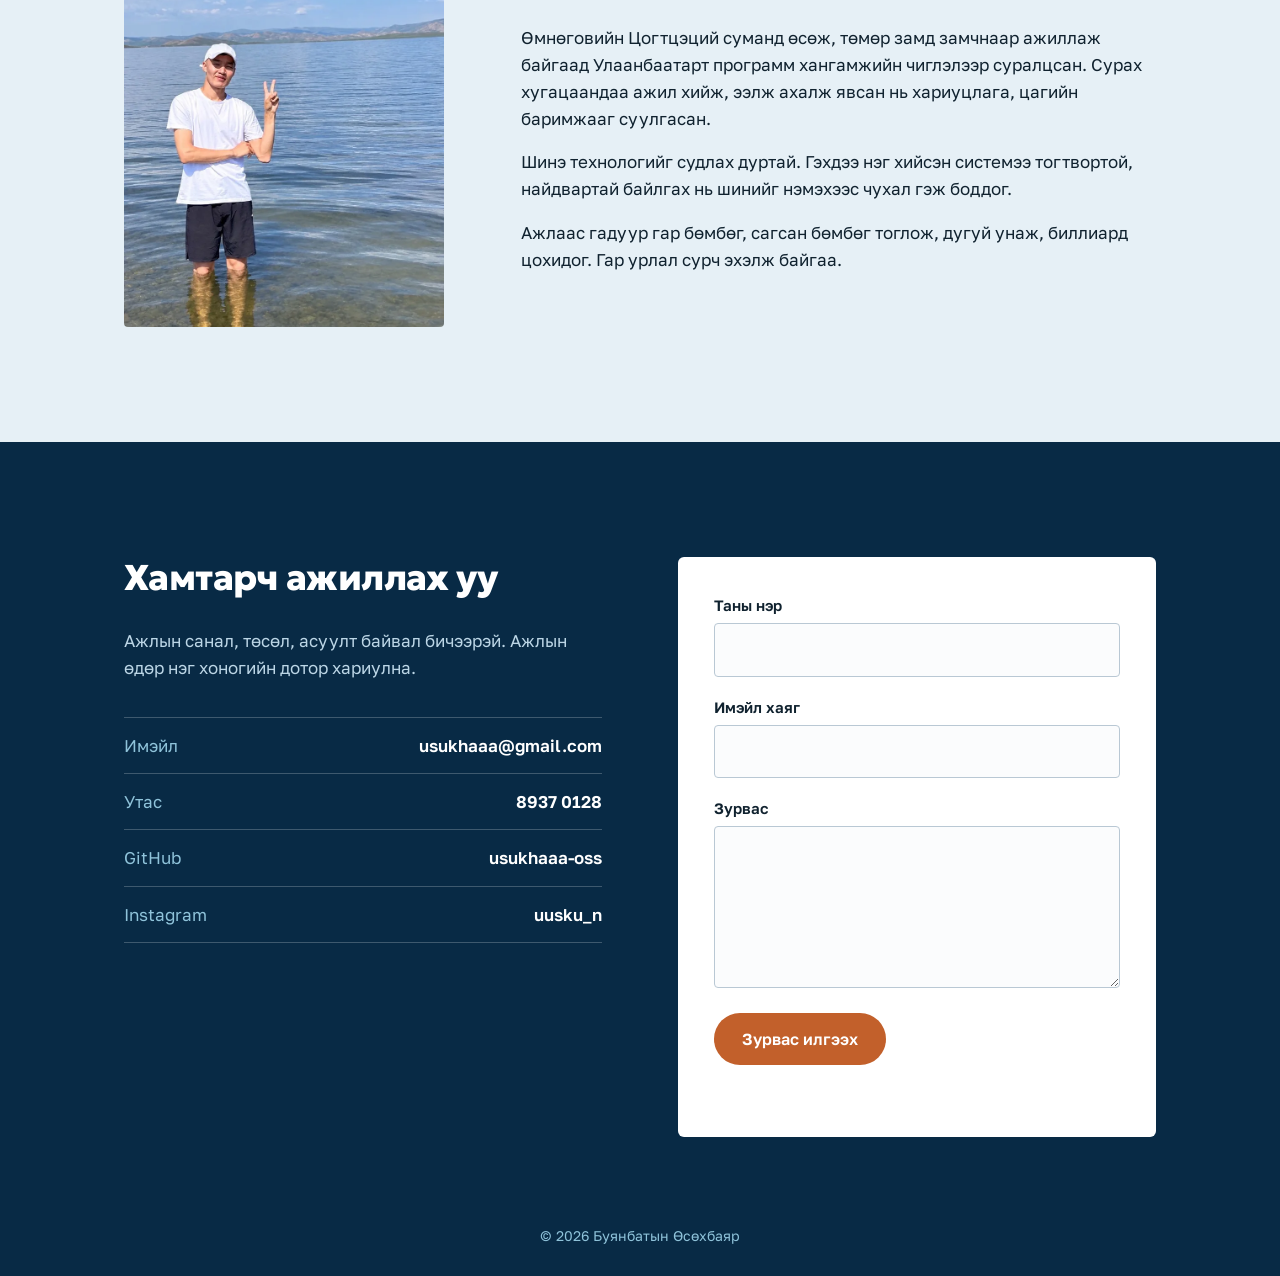
==== commit 0989a79e: "feat: rebuild portfolio as a Mongolian single page with new photos and CV content Co-Authored-By: Cl" ====
--- a/index.html
+++ b/index.html
@@ -1,777 +1,260 @@
-<!DOCTYPE html>
-<html lang="en">
-
-<head>
-    <meta charset="utf-8">
-    <meta http-equiv="x-ua-compatible" content="ie=edge">
-    <title>Буянбат Өсөхбаяр || Personal Portfolio</title>
-    <meta name="robots" content="noindex, follow">
-    <meta name="description" content="">
-    <meta name="viewport" content="width=device-width, initial-scale=1, shrink-to-fit=no">
-    <!-- Favicon -->
-    <link rel="shortcut icon" type="image/x-icon" href="assets/images/slider/IMG_4063.JPG">
-    <!-- CSS 
-    ============================================ -->
-    <link rel="stylesheet" href="assets/css/vendor/bootstrap.min.css">
-    <link rel="stylesheet" href="assets/css/vendor/slick.css">
-    <link rel="stylesheet" href="assets/css/vendor/slick-theme.css">
-    <link rel="stylesheet" href="assets/css/vendor/aos.css">
-    <link rel="stylesheet" href="assets/css/plugins/feature.css">
-    <!-- Style css -->
-    <link rel="stylesheet" href="assets/css/style.css">
-    
-</head>
-
-<body class="template-color-1 spybody" data-spy="scroll" data-target=".navbar-example2" data-offset="70">
-
-    <!-- Start Header -->
-    <header class="rn-header haeder-default black-logo-version header--fixed header--sticky">
-        <div class="header-wrapper rn-popup-mobile-menu m--0 row align-items-center">
-            <!-- Start Header Left -->
-            <div class="col-lg-2 col-6">
-                <div class="header-left">
-                    <div class="logo">
-                        <a href="index.html">
-                            <img src="assets/images/logo/images (1).png" alt="logo">
-                        </a>
-                    </div>
-                </div>
-            </div>
-            <!-- End Header Left -->
-            <!-- Start Header Center -->
-            <div class="col-lg-10 col-6">
-                <div class="header-center">
-                    <nav id="sideNav" class="mainmenu-nav navbar-example2 d-none d-xl-block">
-                        <!-- Start Mainmanu Nav -->
-                        <ul class="primary-menu nav nav-pills">
-                            <li class="nav-item"><a class="nav-link smoth-animation active" href="#home">нүүр</a></li>
-                            <li class="nav-item"><a class="nav-link smoth-animation" href="#features">Онцлогууд</a></li>
-                            <li class="nav-item"><a class="nav-link smoth-animation" href="#portfolio">Багц</a></li>
-                            <li class="nav-item"><a class="nav-link smoth-animation" href="#resume">Үргэлжлэл</a></li>
-                            <li class="nav-item"><a class="nav-link smoth-animation" href="#contacts">Холбоо барих</a></li>
-                        </ul>
-                        <!-- End Mainmanu Nav -->
-                    </nav>
-                    <!-- Start Header Right  -->
-                    <div class="header-right">
-                        <!-- <a class="rn-btn" target="_blank" href="../../checkout/83025947/create_account.html?license=regular"><span>BUY NOW</span></a> -->
-                        <div class="hamberger-menu d-block d-xl-none">
-                            <i id="menuBtn" class="feather-menu humberger-menu"></i>
-                        </div>
-                        <div class="close-menu d-block">
-                            <span class="closeTrigger">
-                            <i data-feather="x"></i>
-                        </span>
-                        </div>
-                    </div>
-                    <!-- End Header Right  -->
-
-                </div>
-            </div>
-            <!-- End Header Center -->
-        </div>
-    </header>
-    <!-- End Header Area -->
-    <!-- Start Popup Mobile Menu  -->
-    <div class="popup-mobile-menu">
-        <div class="inner">
-            <div class="menu-top">
-                <div class="menu-header">
-                    <a class="logo" href="index.html">
-                        <img src="assets/images/slider/IMG_4063.JPG" alt="Personal Portfolio">
-                    </a>
-                    <div class="close-button">
-                        <button class="close-menu-activation close"><i data-feather="x"></i></button>
-                    </div>
-                </div>
-                <!-- <p class="discription">Inbio is a personal portfolio template. You can customize all.</p> -->
-            </div>
-            <div class="content">
-                <ul class="primary-menu nav nav-pills">
-                    <li class="nav-item"><a class="nav-link smoth-animation active" href="#home">Home</a></li>
-                    <li class="nav-item"><a class="nav-link smoth-animation" href="#features">Features</a></li>
-                    <li class="nav-item"><a class="nav-link smoth-animation" href="#portfolio">Portfolio</a></li>
-                    <li class="nav-item"><a class="nav-link smoth-animation" href="#resume">Resume</a></li>
-                    <li class="nav-item"><a class="nav-link smoth-animation" href="#pricing">Pricing</a></li>
-                    <li class="nav-item"><a class="nav-link smoth-animation" href="#contacts">Contact</a></li>
-                </ul>
-                <!-- social sharea area -->
-                <div class="social-share-style-1 mt--40">
-                    <span class="title">find with me</span>
-                    <ul class="social-share d-flex liststyle">
-                        <li class="facebook"><a href="https://web.facebook.com/inaam1992/"><svg xmlns="http://www.w3.org/2000/svg" width="24" height="24" viewbox="0 0 24 24" fill="none" stroke="currentColor" stroke-width="2" stroke-linecap="round" stroke-linejoin="round" class="feather feather-facebook">
-                                    <path d="M18 2h-3a5 5 0 0 0-5 5v3H7v4h3v8h4v-8h3l1-4h-4V7a1 1 0 0 1 1-1h3z"></path>
-                                </svg></a>
-                        </li>
-                        <li class="instagram"><a href="https://www.instagram.com/inaamajay/"><svg xmlns="http://www.w3.org/2000/svg" width="24" height="24" viewbox="0 0 24 24" fill="none" stroke="currentColor" stroke-width="2" stroke-linecap="round" stroke-linejoin="round" class="feather feather-instagram">
-                                    <rect x="2" y="2" width="20" height="20" rx="5" ry="5"></rect>
-                                    <path d="M16 11.37A4 4 0 1 1 12.63 8 4 4 0 0 1 16 11.37z"></path>
-                                    <line x1="17.5" y1="6.5" x2="17.51" y2="6.5"></line>
-                                </svg></a>
-                        </li>
-                        <li class="linkedin"><a href="https://www.linkedin.com/in/inam-ur-rehman-366b1120b/"><svg xmlns="http://www.w3.org/2000/svg" width="24" height="24" viewbox="0 0 24 24" fill="none" stroke="currentColor" stroke-width="2" stroke-linecap="round" stroke-linejoin="round" class="feather feather-linkedin">
-                                    <path d="M16 8a6 6 0 0 1 6 6v7h-4v-7a2 2 0 0 0-2-2 2 2 0 0 0-2 2v7h-4v-7a6 6 0 0 1 6-6z"></path>
-                                    <rect x="2" y="9" width="4" height="12"></rect>
-                                    <circle cx="4" cy="4" r="2"></circle>
-                                </svg></a>
-                        </li>
-                    </ul>
-                </div>
-                <!-- end -->
-            </div>
-        </div>
-    </div>
-    <!-- End Popup Mobile Menu  -->
-
-
-
-
-    <main class="main-page-wrapper">
-
-        <!-- Start Slider Area -->
-        <div id="home" class="rn-slider-area">
-            <div class="slide slider-style-1">
-                <div class="container">
-                    <div class="row row--30 align-items-center">
-                        <div class="order-2 order-lg-1 col-lg-7 mt_md--50 mt_sm--50 mt_lg--30">
-                            <div class="content">
-                                <div class="inner">
-                                    <span class="subtitle">Миний вэб сайтад тавтай морил</span>
-                                    <h1 class="title">Сайн уу, намайг <span>Өөскө</span><br>
-                                        <span class="header-caption" id="page-top">
-                                            <!-- type headline start-->
-                                            <span class="cd-headline clip is-full-width">
-                                                <span>a </span>
-                                        <!-- ROTATING TEXT -->
-                                        <span class="cd-words-wrapper">
-                                                    <b class="is-visible">Оюутан</b>
-                                                    <b class="is-hidden">Хөгжүүлэгч.</b>
-                                                    <b class="is-hidden">Ажилчин.</b>
-                                                </span>
-                                        </span>
-                                        <!-- type headline end -->
-                                        </span>
-                                    </h1>
-
-                                    <div>
-                                        <p class="description"> Намайг Буянбатын Өсөхбаяр гэдэг. Би 22 настай. Хүмүүс намайг Өөскө гэж дууддаг. Харин миний мэргэжил бол програм хангамж би энэ мэргэжилдээ дуртай. Би сүүлийн 3 жил энэ мэргэжилээр сурсан. Надад 
-                                            php, html, css javascript дээр ажиллаж чадах анхан шатны ухагдахуунууд бий. Би код бичихдээ өнгө зураг дизайн дээр анхаардаг. Шинэ зүйл сурч мэдэх нь миний хийх дуртай зүйлүүдийн нэг юм. 
-                                        Юм бүхэн анхных шигээ байдаггүй шиг би анх эхэлсэн хугацаасаа л өөрийгөө дайчилсан.   </p>
-                                    </div>
-                                </div>
-                                <div class="row">
-                                    <div class="col-lg-6 col-xl-6 col-md-6 col-sm-6 col-12">
-                                        <div class="social-share-inner-left">
-                                            <span class="title">надтай хамт олоорой me</span>
-                                            <ul class="social-share d-flex liststyle">
-                                                <li class="facebook"><a href="https://www.facebook.com/profile.php?id=100013480357154&mibextid=AEUHqQ"><i data-feather="facebook"></i></a>
-                                                </li>
-                                                <li class="instagram"><a href="https://www.instagram.com/uusku_n/"><i data-feather="instagram"></i></a>
-                                                </li>
-                                            </ul>
-                                        </div>
-                                    </div>
-                                    <div class="col-lg-6 col-xl-6 col-md-6 col-sm-6 col-12 mt_mobile--30">
-                                        <div class="skill-share-inner">
-                                            <span class="title">шилдэг ур чадвар</span>
-                                            <ul class="skill-share d-flex liststyle">
-                                                <li><img src="assets/images/icons/icons-01.png" alt="Icons Images"></li>
-                                                <li><img src="assets/images/icons/icons-02.png" alt="Icons Images"></li>
-                                                <li><img src="assets/images/icons/icons-03.png" alt="Icons Images"></li>
-                                            </ul>
-                                        </div>
-                                    </div>
-                                </div>
-                            </div>
-                        </div>
-
-                        <div class="order-1 order-lg-2 col-lg-5">
-                            <div class="thumbnail">
-                                <div class="inner">
-                                    <img src="assets/images/slider/IMG_4063.JPG" alt="Personal Portfolio Images">
-                                </div>
-                            </div>
-                        </div>
-                    </div>
-                </div>
-            </div>
-        </div>
-        <!-- End Slider Area -->
-
-        <!-- Start Service Area -->
-        <div class="rn-service-area rn-section-gap section-separator" id="features">
-            <div class="container">
-                <div class="row">
-                    <div class="col-lg-12">
-                        <div class="section-title text-left" data-aos="fade-up" data-aos-duration="500" data-aos-delay="100" data-aos-once="true">
-                            <span class="subtitle">Онцлогууд</span>
-                            <h2 class="title">Би юу хийдэг вэ</h2>
-                        </div>
-                    </div>
-                </div>
-                <div class="row row--25 mt_md--10 mt_sm--10">
-
-                    <!-- Start Single Service -->
-                    <div data-aos="fade-up" data-aos-duration="500" data-aos-delay="100" data-aos-once="true" class="col-lg-6 col-xl-4 col-md-6 col-sm-12 col-12 mt--50 mt_md--30 mt_sm--30">
-                        <div class="rn-service">
-                            <div class="inner">
-                                <div class="icon">
-                                    <i data-feather="layout"></i>
-                                </div>
-                                <div class="content">
-                                    <h4 class="title"><a href="#">Оюутан</a></h4>
-                                    <p class="description">Би 2021 оны 9-р сард ИЗОУИС-ын ҮИТС-ийн Инженерийн танхимд Компьютер программ хангамжийн ангид элсэн орж суралцсан билээ. Би одоог хүртэл энэ сонгосон мэргэжилдээ сэтгэл хангалуун байдаг. Миний хийх дуртай зүйлүүд бол сагс , биллиард тоглох юм.                                       </p>
-                                    <!-- <a class="read-more-button" href="#"><i class="feather-arrow-right"></i></a> -->
-                                </div>
-                            </div>
-                            <a class="over-link" href="#"></a>
-                        </div>
-                    </div>
-                    <!-- End SIngle Service -->
-                    <!-- Start Single Service -->
-                    <div data-aos="fade-up" data-aos-duration="500" data-aos-delay="300" data-aos-once="true" class="col-lg-6 col-xl-4 col-md-6 col-sm-12 col-12 mt--50 mt_md--30 mt_sm--30">
-                        <div class="rn-service">
-                            <div class="inner">
-                                <div class="icon">
-                                    <i data-feather="grid"></i>
-                                </div>
-                                <div class="content">
-                                    <h4 class="title"><a href="#">Ажилчин</a></h4>
-                                    <p class="description"> Би 2021 оны 3-р сард анх Бургер кинг-д үндсэн ажилтнаар орж оюутан байх хугацаандаа 2 жил гаран ажиллаж байгаа. Хичээлээс гадуур ажил дээрээ маш их зүйлийг сурч мэдэж амьдрал дээрээ хэрэгжүүлж тус болж байгаа.</p>
-                                    <!-- <a class="read-more-button" href="#"><i class="feather-arrow-right"></i></a> -->
-                                </div>
-                            </div>
-                            <a class="over-link" href="#"></a>
-                        </div>
-                    </div>
-                    <!-- End SIngle Service -->
-                    <!-- Start Single Service -->
-                    <div data-aos="fade-up" data-aos-duration="500" data-aos-delay="500" data-aos-once="true" class="col-lg-6 col-xl-4 col-md-6 col-sm-12 col-12 mt--50 mt_md--30 mt_sm--30">
-                        <div class="rn-service">
-                            <div class="inner">
-                                <div class="icon">
-                                    <i data-feather="aperture"></i>
-                                </div>
-                                <div class="content">
-                                    <h4 class="title"><a href="#">Хөгжүүлэгч</a></h4>
-                                    <p class="description">Би шинээр хэл сурах дуртай. Энэ нь надад сонирхолтой бас сурахад илүү боломж нээгддэг. би php, js, sql зэрэг хэл дээр сурч байгаа өөрийнхөө хэмжээнд мэддэг гэж боддог.</p>
-                                    <!-- <a class="read-more-button" href="#"><i class="feather-arrow-right"></i></a> -->
-                                </div>
-                            </div>
-                            <a class="over-link" href="#"></a>
-                        </div>
-                    </div>
-                    <!-- End SIngle Service -->
-                    <!-- Start Single Service -->
-                    <!-- <div data-aos="fade-up" data-aos-duration="500" data-aos-delay="100" data-aos-once="true" class="col-lg-6 col-xl-4 col-md-6 col-sm-12 col-12 mt--50 mt_md--30 mt_sm--30">
-                        <div class="rn-service">
-                            <div class="inner">
-                                <div class="icon">
-                                    <i data-feather="twitch"></i>
-                                </div>
-                                <div class="content">
-                                    <h4 class="title"><a href="#">Mobile App</a></h4>
-                                    <p class="description">There are many variations of passages of Lorem Ipsum
-                                        available, but the majority.
-                                    </p>
-                                    <a class="read-more-button" href="#"><i class="feather-arrow-right"></i></a>
-                                </div>
-                            </div>
-                            <a class="over-link" href="#"></a>
-                        </div>
-                    </div> -->
-                    <!-- End SIngle Service -->
-                    <!-- Start Single Service -->
-                    <!-- <div data-aos="fade-up" data-aos-duration="500" data-aos-delay="300" data-aos-once="true" class="col-lg-6 col-xl-4 col-md-6 col-sm-12 col-12 mt--50 mt_md--30 mt_sm--30">
-                        <div class="rn-service">
-                            <div class="inner">
-                                <div class="icon">
-                                    <i data-feather="wifi"></i>
-                                </div>
-                                <div class="content">
-                                    <h4 class="title"><a href="#">CEO Marketing</a></h4>
-                                    <p class="description">always free from repetition,
-                                        injected humour, or non-characteristic words etc.</p>
-                                    <a class="read-more-button" href="#"><i class="feather-arrow-right"></i></a>
-                                </div>
-                            </div>
-                            <a class="over-link" href="#"></a>
-                        </div>
-                    </div> -->
-                    <!-- End SIngle Service -->
-                    <!-- Start Single Service -->
-                    <!-- <div data-aos="fade-up" data-aos-duration="500" data-aos-delay="500" data-aos-once="true" class="col-lg-6 col-xl-4 col-md-6 col-sm-12 col-12 mt--50 mt_md--30 mt_sm--30">
-                        <div class="rn-service">
-                            <div class="inner">
-                                <div class="icon">
-                                    <i data-feather="slack"></i>
-                                </div>
-                                <div class="content">
-                                    <h4 class="title"><a href="#">Personal Portfolio April</a></h4>
-                                    <p class="description"> It uses a dictionary of over 200 Latin words, combined with
-                                        a handful of model sentence.</p>
-                                    <a class="read-more-button" href="#"><i class="feather-arrow-right"></i></a>
-                                </div>
-                            </div>
-                            <a class="over-link" href="#"></a>
-                        </div>
-                    </div> -->
-                    <!-- End SIngle Service -->
-
-                </div>
-            </div>
-        </div>
-        <!-- End Service Area  -->
-
-        <!-- Start Portfolio Area -->
-        <div class="rn-portfolio-area rn-section-gap section-separator" id="portfolio">
-            <div class="container">
-                <div class="row">
-                    <div class="col-lg-12">
-                        <div class="section-title text-center">
-                            <span class="subtitle">МИНИЙ ДУРСАМЖ</span>
-                            <h2 class="title">Миний багц</h2>
-                        </div>
-                    </div>
-                </div>
-
-                <div class="row row--25 mt--10 mt_md--10 mt_sm--10">
-                    <!-- Start Single Portfolio -->
-                    <div data-aos="fade-up" data-aos-delay="100" data-aos-once="true" class="col-lg-6 col-xl-4 col-md-6 col-12 mt--50 mt_md--30 mt_sm--30">
-                        <div class="rn-portfolio" data-toggle="modal" data-target="#exampleModalCenterr">
-                            <div class="inner">
-                                <div class="thumbnail" style="overflow: auto; height: 200px;">
-                                    <a href="javascript:void(0)">
-                                        <img src="assets/images/portfolio/DDGE5928.JPG"  style="height:156px;" alt="Personal Portfolio Images">
-                                    </a>
-                                </div>
-                                <div class="content">
-                                    <div class="category-info">
-                                        <div class="category-list">
-                                            <a href="javascript:void(0)">Оюутан</a>
-                                        </div>
-                                        <div class="meta">
-                                            <span><a href="javascript:void(0)"><i class="feather-heart"></i></a>
-                                                10</span>
-                                        </div>
-                                    </div>
-                                    <h4 class="title"><a href="javascript:void(0)">Би шинэ зүйлийг сурч мэдэх дуртай. <i class="feather-arrow-up-right"></i></a></h4>
-                                </div>
-                            </div>
-                        </div>
-                    </div>
-                    <!-- End Single Portfolio -->
-                                        <!-- Start Single Portfolio -->
-                                        <div data-aos="fade-up" data-aos-delay="100" data-aos-once="true" class="col-lg-6 col-xl-4 col-md-6 col-12 mt--50 mt_md--30 mt_sm--30">
-                                            <div class="rn-portfolio" data-toggle="modal" data-target="#ee">
-                                                <div class="inner">
-                                                    <div class="thumbnail" style="overflow: auto; height: 200px;">
-                                                        <a href="javascript:void(0)">
-                                                            <img src="assets/images/portfolio/WLYJ4423.JPG"  style="height:156px;" alt="Personal Portfolio Images">
-                                                        </a>
-                                                    </div>
-                                                    <div class="content">
-                                                        <div class="category-info">
-                                                            <div class="category-list">
-                                                                <a href="javascript:void(0)">Хөгжүүлэгч</a>
-                                                            </div>
-                                                            <div class="meta">
-                                                                <span><a href="javascript:void(0)"><i class="feather-heart"></i></a>
-                                                                    5</span>
-                                                            </div>
-                                                        </div>
-                                                        <h4 class="title"><a href="javascript:void(0)">Вэб хийх нь санаа чухал<i class="feather-arrow-up-right"></i></a></h4>
-                                                    </div>
-                                                </div>
-                                            </div>
-                                        </div>
-                                        <!-- End Single Portfolio -->
-
-                    <!-- Start Single Portfolio -->
-                    <div data-aos="fade-up" data-aos-delay="300" data-aos-once="true" class="col-lg-6 col-xl-4 col-md-6 col-12 mt--50 mt_md--30 mt_sm--30">
-                        <div class="rn-portfolio" data-toggle="modal" data-target="#exampleModalCente">
-                            <div class="inner">
-                                <div class="thumbnail" style="overflow: auto; height: 200px;">
-                                    <a href="javascript:void(0)">
-                                        <img src="assets/images/portfolio/XRXS9035.JPG"  style="height:156px;"  alt="Personal Portfolio Images">
-                                    </a>
-                                </div>
-                                <div class="content">
-                                    <div class="category-info">
-                                        <div class="category-list">
-                                            <a href="javascript:void(0)">Ажилчин</a>
-                                        </div>
-                                        <div class="meta">
-                                            <span><a href="javascript:void(0)"><i class="feather-heart"></i></a>
-                                                8</span>
-                                        </div>
-                                    </div>
-                                    <h4 class="title"><a href="javascript:void(0)">ажил хийвэл ам тосдоно<i class="feather-arrow-up-right"></i></a></h4>
-                                </div>
-                            </div>
-                        </div>
-                    </div>
-                    <!-- End Single Portfolio -->
-
-                   
-
-                   
-
-                    
-                   
-                    <!-- End Single Portfolio -->
-
-                    
-        <!-- End portfolio Area -->
-
-        <!-- Start Resume Area -->
-        <div class="rn-resume-area rn-section-gap section-separator" id="resume">
-            <div class="container">
-                <div class="row">
-                    <div class="col-lg-12">
-                        <div class="section-title text-center">
-                            <span class="subtitle">3+ жилийн туршлагатай</span>
-                            <h2 class="title">Миний намтар</h2>
-                        </div>
-                    </div>
-                </div>
-                <div class="row mt--45">
-                    <div class="col-lg-12">
-                        <ul class="rn-nav-list nav nav-tabs" id="myTabs" role="tablist">
-                            <li class="nav-item">
-                                <a class="nav-link active" id="education-tab" data-toggle="tab" href="#education" role="tab" aria-controls="education" aria-selected="true">боловсрол</a>
-                            </li>
-                            <li class="nav-item">
-                                <a class="nav-link" id="professional-tab" data-toggle="tab" href="#professional" role="tab" aria-controls="professional" aria-selected="false">мэргэжлийн
-                                    Ур чадвар</a>
-                            </li>
-                           
-                            <!-- <li class="nav-item">
-                                <a class="nav-link" id="interview-tab" data-toggle="tab" href="#interview" role="tab" aria-controls="interview" aria-selected="false">interview</a>
-                            </li> -->
-                        </ul>
-                        <!-- Start Tab Content Wrapper  -->
-                        <div class="rn-nav-content tab-content" id="myTabContents">
-                            <!-- Start Single Tab  -->
-                            <div class="tab-pane show active fade single-tab-area" id="education" role="tabpanel" aria-labelledby="education-tab">
-                                <div class="personal-experience-inner mt--40">
-                                    <div class="row">
-                                        <!-- Start Skill List Area  -->
-                                        <div class="col-lg-6 col-md-12 col-12">
-                                            <div class="content">
-                                                <span class="subtitle">2008-2024</span>
-                                                <h4 class="maintitle">Боловсролын чанар</h4>
-                                                <div class="experience-list">
-
-                                                    <!-- Start Single List  -->
-                                                    <div class="resume-single-list">
-                                                        <div class="inner">
-                                                            <div class="heading">
-                                                                <div class="title">
-                                                                    <h4>Өмнөговь аймгийн Цогтцэций сум </h4>
-                                                                    <span>Т. Борын нэрэмжит 1-р сургууль (2008-2020)</span>
-                                                                </div>
-                                                                <div class="date-of-time">
-                                                                    <span>4.30/5</span>
-                                                                </div>
-                                                            </div>
-
-                                                        </div>
-                                                    </div>
-                                                    <!-- End Single List  -->
-
-                                                    <!-- Start Single List  -->
-                                                    <div class="resume-single-list">
-                                                        <div class="inner">
-                                                            <div class="heading">
-                                                                <div class="title">
-                                                                    <h4> Улаанбаатар хот</h4>
-                                                                    <span>ИЗОУИС (2021 - 2025)</span>
-                                                                </div>
-                                                                <div class="date-of-time">
-                                                                    <span>4.50/5</span>
-                                                                </div>
-                                                            </div>
-                                                        </div>
-                                                    </div>
-                                                    <!-- End Single List  -->
-
-                                                    <!-- Start Single List  -->
-                                                    <!-- <div class="resume-single-list">
-                                                        <div class="inner">
-                                                            <div class="heading">
-                                                                <div class="title">
-                                                                    <h4>Tips For Personal Portfolio</h4>
-                                                                    <span>University of Studies (1997 - 2001)</span>
-                                                                </div>
-                                                                <div class="date-of-time">
-                                                                    <span>4.80/5</span>
-                                                                </div>
-                                                            </div>
-                                                            <p class="description"> If you are going to use a passage.
-                                                                Ut tincidunt est ac dolor aliquam sodales.
-                                                                Phasellus sed mauris hendrerit, laoreet sem in, lobortis
-                                                                mauris hendrerit ante.</p>
-                                                        </div>
-                                                    </div> -->
-                                                    <!-- End Single List  -->
-
-                                                </div>
-                                            </div>
-                                        </div>
-                                        <!-- End Skill List Area  -->
-
-                                        <!-- Start Skill List Area 2nd  -->
-                                        <div class="col-lg-6 col-md-12 col-12 mt_md--60 mt_sm--60">
-                                            <div class="content">
-                                                <span class="subtitle">2020 - 2024</span>
-                                                <h4 class="maintitle">Ажлын туршлага</h4>
-                                                <div class="experience-list">
-
-                                                    <!-- Start Single List  -->
-                                                    <div class="resume-single-list">
-                                                        <div class="inner">
-                                                            <div class="heading">
-                                                                <div class="title">
-                                                                    <h4>Дорноговь аймаг</h4>
-                                                                    <span>Монголын төмөр зам (2020 - 2021)</span>
-                                                                </div>
-                                                                <div class="date-of-time">
-                                                                    <span>4.90/5</span>
-                                                                </div>
-                                                            </div>
-                                                            <p class="description">Би монголын төмөр замд арван жилээ төгсөөд ажиллаж байсан. Тухайн үед надад энэ ажил хүнд санагдаж байсан ч хичээсний үр дүнд 3-р зэргийн замчин болж чадсан.</p>
-                                                        </div>
-                                                    </div>
-                                                    <!-- End Single List  -->
-
-                                                    <!-- Start Single List  -->
-                                                    <div class="resume-single-list">
-                                                        <div class="inner">
-                                                            <div class="heading">
-                                                                <div class="title">
-                                                                    <h4>Улаанбаатар хот</h4>
-                                                                    <span>Korea restauran (2021 - 2021)</span>
-                                                                </div>
-                                                                <div class="date-of-time">
-                                                                    <span>5/5</span>
-                                                                </div>
-                                                            </div>
-                                                            <p class="description">Анх хотод ирээд солонгос хоолны ресторанд зөөгчийн ажил хийж байсан. Тухайн үед нэгдүгээр курсийн оюутан байсан надад ажил хийх шаардлага гарсан тул хичээлийнхээ хажуугаар эхэндээ хийж байсан ч сүүлдээ хичээл ажлын цаг давхцаад байсан тул тэр ажлаас гарсан.</p>
-                                                        </div>
-                                                    </div>
-                                                    <!-- End Single List  -->
-
-                                                    <!-- Start Single List  -->
-                                                    <div class="resume-single-list">
-                                                        <div class="inner">
-                                                            <div class="heading">
-                                                                <div class="title">
-                                                                    <h4>Улаанбаатар хот</h4>
-                                                                    <span>Burger king (2022 -
-                                                                2024)</span>
-                                                                </div>
-                                                                <div class="date-of-time">
-                                                                    <span>5.00/5</span>
-                                                                </div>
-                                                            </div>
-                                                            <p class="description">Солонгос хоолны ажлаас гарсны дараа Burger king олон улсын сүлжээ ресторанд ажилд орсон. Энэ ажил нь надад ажлын цагийн уян хатан байдал цалин нь тохирсон учир хийх болсон. Ажиллах хугацаандаа нэг удаа улирлын шилдэг ажилтан болсон. Мөн нэг жил орчим кассын ажилтан байсан. 1-р курсээсээ одоог хүртэл хоёр жил ажиллаж байгаа.</p>
-                                                        </div>
-                                                    </div>
-                                                    <!-- End Single List  -->
-
-                                                </div>
-                                            </div>
-                                        </div>
-                                        <!-- End Skill List Area  -->
-                                    </div>
-                                </div>
-                            </div>
-                            <!-- End Single Tab  -->
-
-                            <!-- Start Single Tab  -->
-                            <div class="tab-pane fade " id="professional" role="tabpanel" aria-labelledby="professional-tab">
-                                <div class="personal-experience-inner mt--40">
-                                    <div class="row row--40">
-
-                                       
-
-                                                   
-
-                                        <!-- Start Single Progressbar  -->
-                                        <div class="col-lg-6 col-md-6 col-12 mt_sm--60">
-                                            <div class="progress-wrapper">
-                                                <div class="content">
-                                                    <span class="subtitle">Онцлогууд</span>
-                                                    <h4 class="maintitle">Хөгжлүүлэгчийн ур чадвар</h4>
-                                                    <!-- Start Single Progress Charts -->
-                                                    <div class="progress-charts">
-                                                        <h6 class="heading heading-h6">HTML</h6>
-                                                        <div class="progress">
-                                                            <div class="progress-bar wow fadeInLeft" data-wow-duration="0.5s" data-wow-delay=".3s" role="progressbar" style="width: 50%" aria-valuenow="50" aria-valuemin="0" aria-valuemax="100"><span class="percent-label">50%</span></div>
-                                                        </div>
-                                                    </div>
-                                                    <!-- End Single Progress Charts -->
-
-                                                    <!-- Start Single Progress Charts -->
-                                                    <div class="progress-charts">
-                                                        <h6 class="heading heading-h6">CSS</h6>
-                                                        <div class="progress">
-                                                            <div class="progress-bar wow fadeInLeft" data-wow-duration="0.6s" data-wow-delay=".3s" role="progressbar" style="width: 40%" aria-valuenow="40" aria-valuemin="0" aria-valuemax="100"><span class="percent-label">40%</span></div>
-                                                        </div>
-                                                    </div>
-                                                    <!-- End Single Progress Charts -->
-
-                                                    <!-- Start Single Progress Charts -->
-                                                    <div class="progress-charts">
-                                                        <h6 class="heading heading-h6">PHP</h6>
-                                                        <div class="progress">
-                                                            <div class="progress-bar wow fadeInLeft" data-wow-duration="0.7s" data-wow-delay=".2s" role="progressbar" style="width: 40%" aria-valuenow="40" aria-valuemin="0" aria-valuemax="100"><span class="percent-label">40%</span></div>
-                                                        </div>
-                                                    </div>
-                                                    <!-- End Single Progress Charts -->
-
-                                                    <!-- Start Single Progress Charts -->
-                                                    <div class="progress-charts">
-                                                        <h6 class="heading heading-h6">JQuery</h6>
-                                                        <div class="progress">
-                                                            <div class="progress-bar wow fadeInLeft" data-wow-duration="0.8s" data-wow-delay=".1s" role="progressbar" style="width: 20%" aria-valuenow="20" aria-valuemin="0" aria-valuemax="100"><span class="percent-label">20%</span></div>
-                                                        </div>
-                                                    </div>
-                                                    <!-- End Single Progress Charts -->
-
-                                                   
-
-                                                </div>
-                                            </div>
-                                        </div>
-                                        <!-- End Single Progressbar  -->
-
-                                    </div>
-                                </div>
-                            </div>
-                            <!-- End Single Tab  -->
-
-                            
-        
-        <!-- Start Contact section -->
-        <div class="rn-contact-area rn-section-gap section-separator" id="contacts">
-            <div class="container">
-                <div class="row">
-                    <div class="col-lg-12">
-                        <div class="section-title text-center">
-                            <span class="subtitle">Холбоо барих</span>
-                            <h2 class="title">Надтай холбоо бариарай</h2>
-                        </div>
-                    </div>
-                </div>
-                <div class="row mt--50 mt_md--40 mt_sm--40 mt-contact-sm">
-                    <div class="col-lg-5">
-                        <div class="contact-about-area">
-                            <div class="thumbnail">
-                                <img src="assets/images/contact/contact1.png" alt="contact-img">
-                            </div>
-                            <div class="title-area">
-                                <h4 class="title">Өсөхбаяр</h4>
-                                <span>Хөгжүүлэгч</span>
-                            </div>
-                            <div class="description">
-                                <p>Би бие даан ажиллах боломжтой. Надтай холбогдоорой.
-                                </p>
-                                <span class="phone">Утас: <a href="#">+97689370128</a></span>
-                                <span class="mail">Email: <a href="inaamajay007@gmail.com">uuskuuu08@gmail.com</a></span>
-                            </div>
-                            <div class="social-area">
-                                <div class="name">НАДТАЙ ХАМТРААРАЙ</div>
-                                <div class="social-icone">
-                                    <a href="https://web.facebook.com/inaam1992/"><i data-feather="facebook"></i></a>
-                                    <a href="https://www.instagram.com/inaamajay/"><i data-feather="instagram"></i></a>
-                                </div>
-                            </div>
-                        </div>
-                    </div>
-                    <div data-aos-delay="600" class="col-lg-7 contact-input">
-                        <div class="contact-form-wrapper">
-                            <div class="introduce">
-                                <div class="container">
-                                    <form action="connect.php" method="post"></form>
-                                    <form id="contact" action="mail.php" method="post">
-                                        
-                                        <body>
-                                            <div class="container">
-                                              <form id="contact" action="mail.php" method="post">
-                                                
-                                          
-                                                <fieldset>
-                                                  <input placeholder="firstName" name="name" type="text" tabindex="1" autofocus name="firstName"> 
-                                                </fieldset>
-                                                
-                                                <fieldset>
-                                                  <input placeholder="email" name="email" type="email" tabindex="2" name="email">
-                                                </fieldset>
-                                                
-                                                <fieldset>
-                                                  <input placeholder="topic" type="text" name="subject" tabindex="4" name="topic">
-                                                </fieldset>
-                                                
-                                                <fieldset>
-                                                  <textarea name="message" placeholder="subject" tabindex="5" name="message"> </textarea>
-                                                </fieldset>
-                                            
-                                          
-                                                <fieldset>
-                                                  <button type="submit" name="send" id="contact-submit">Зурвас илгээх</button>
-                                                </fieldset>
-                                              </form>
-                                            </div>
-                                          </body>
-                                
-                                </form>
-                            </div>
-                        </div>
-                    </div>
-                </div>
-            </div>
-        </div>
-
-        
-
-        <!-- End Contuct section -->
-
-      
-
-    <!-- Start Footer Area -->
-    <div class="rn-footer-area rn-section-gap section-separator">
-        <div class="container">
-            <div class="row">
-                <div class="col-lg-12">
-                    <div class="footer-area text-center">
-
-                        <div class="logo">
-                            <a href="index.html">
-                                <img src="assets/images/logo/IMG_4063.JPG" alt="logo">
-                            </a>
-                        </div>
-
-                        <p class="description mt--30">@uusku 2024. Бүх эрх хуулиар хамгаалагдсан <a target="_blank"></a></p>
-                    </div>
-                </div>
-            </div>
-        </div>
-    </div>
-    <!-- End Footer Area -->
-
-    <!-- JS ============================================ -->
-    <script src="assets/js/vendor/jquery.js"></script>
-    <script src="assets/js/vendor/modernizer.min.js"></script>
-    <script src="assets/js/vendor/feather.min.js"></script>
-    <script src="assets/js/vendor/slick.min.js"></script>
-    <script src="assets/js/vendor/bootstrap.js"></script>
-    <script src="assets/js/vendor/text-type.js"></script>
-    <script src="assets/js/vendor/wow.js"></script>
-    <script src="assets/js/vendor/aos.js"></script>
-    <script src="assets/js/vendor/particles.js"></script>
-    <!-- main JS -->
-    <script src="assets/js/main.js"></script>
-</body>
-</html>
+<!DOCTYPE html>
+<html lang="mn">
+<head>
+<meta charset="utf-8">
+<meta name="viewport" content="width=device-width, initial-scale=1">
+<title>Буянбатын Өсөхбаяр — системийн инженер</title>
+<meta name="description" content="Системийн инженер Б. Өсөхбаяр. Сервер, сүлжээ, AI дэд бүтэц, бүтэн стек хөгжүүлэлт.">
+<meta property="og:title" content="Буянбатын Өсөхбаяр — системийн инженер">
+<meta property="og:description" content="Сервер, сүлжээ, AI дэд бүтэц, бүтэн стек хөгжүүлэлт.">
+<meta property="og:image" content="https://usukhaaa-oss.github.io/web.io/assets/img/hero.jpg">
+<meta property="og:type" content="website">
+<link rel="icon" href="assets/img/favicon.svg" type="image/svg+xml">
+<link rel="preconnect" href="https://fonts.googleapis.com">
+<link rel="preconnect" href="https://fonts.gstatic.com" crossorigin>
+<link href="https://fonts.googleapis.com/css2?family=Geologica:wght@600;800&family=Golos+Text:wght@400;500;600&display=swap" rel="stylesheet">
+<link rel="stylesheet" href="assets/css/site.css">
+</head>
+<body>
+<a class="skip" href="#main">Агуулга руу очих</a>
+
+<header class="top" id="top">
+  <a class="top__name" href="#top">Б. Өсөхбаяр</a>
+  <nav class="top__nav" aria-label="Үндсэн цэс">
+    <a href="#work">Ажлууд</a>
+    <a href="#path">Туршлага</a>
+    <a href="#skills">Ур чадвар</a>
+    <a href="#about">Миний тухай</a>
+    <a class="top__cta" href="#contact">Холбогдох</a>
+  </nav>
+</header>
+
+<main id="main">
+
+<section class="hero">
+  <div class="hero__text">
+    <p class="hero__who">Буянбатын Өсөхбаяр, системийн инженер</p>
+    <h1 class="hero__title">Систем унахгүй ажиллаж байх нь миний ажил.</h1>
+    <p class="hero__lead">Байгууллагын сервер, сүлжээг босгож, NVIDIA DGX дээр хиймэл оюуны моделиудыг ажиллуулж, дээр нь хүмүүсийн өдөр тутам хэрэглэх программыг эхнээс нь дуустал хийдэг.</p>
+    <div class="hero__actions">
+      <a class="btn btn--solid" href="#contact">Зурвас бичих</a>
+      <a class="btn btn--line" href="#work">Ажлуудыг үзэх</a>
+    </div>
+    <dl class="hero__facts">
+      <div><dt>Одоо</dt><dd>Неон Гялбаа ХХК</dd></div>
+      <div><dt>Байршил</dt><dd>Улаанбаатар</dd></div>
+      <div><dt>Чиглэл</dt><dd>Сервер, AI, хөгжүүлэлт</dd></div>
+    </dl>
+  </div>
+  <picture class="hero__photo">
+    <source srcset="assets/img/hero.webp" type="image/webp">
+    <img src="assets/img/hero.jpg" width="900" height="1600" alt="Өсөхбаяр Хөвсгөл нуурын эрэг дээр">
+  </picture>
+</section>
+
+<section class="band" id="do">
+  <div class="wrap">
+    <h2 class="h2">Гурван давхаргад ажилладаг</h2>
+    <p class="band__intro">Төмөр хайрцгаас хэрэглэгчийн дэлгэц хүртэл нэг хүн хариуцвал асуудал хаана үүссэнийг хайж цаг алдахгүй.</p>
+    <div class="layers">
+      <article class="layer">
+        <h3>Сервер ба сүлжээ</h3>
+        <p>Серверийн тоног төхөөрөмж угсрах, дотоод сүлжээ, салбар хоорондын VPN, галт хана, өгөгдлийн нөөцлөлт.</p>
+        <p class="layer__tools">Linux, Docker, VPN, Firewall, PostgreSQL</p>
+      </article>
+      <article class="layer">
+        <h3>AI дэд бүтэц</h3>
+        <p>NVIDIA DGX сервер дээр хэлний том моделиудыг ажиллуулж, чатбот платформ болон RAG мэдлэгийн сан хөгжүүлсэн.</p>
+        <p class="layer__tools">NVIDIA DGX, LLM, RAG, Python</p>
+      </article>
+      <article class="layer">
+        <h3>Программ хөгжүүлэлт</h3>
+        <p>Вэб болон гар утасны программыг өгөгдлийн сангаас дэлгэц хүртэл бүтнээр нь хийж, ажиллагаанд оруулдаг.</p>
+        <p class="layer__tools">Flutter, Python, PHP, SQL, HTML/CSS</p>
+      </article>
+    </div>
+  </div>
+</section>
+
+<section class="section" id="work">
+  <div class="wrap">
+    <h2 class="h2">Хийсэн ажлууд</h2>
+    <div class="cases">
+
+      <article class="case">
+        <header class="case__head">
+          <h3>Ирц, цаг бүртгэлийн нэгдсэн систем</h3>
+          <p class="case__meta">Неон Гялбаа ХХК, 2025 оноос</p>
+        </header>
+        <div class="case__body">
+          <div><h4>Асуудал</h4><p>Ажилчдын ирцийг гараар бүртгэж, цалингийн тайланг хүн суугаад гаргадаг байсан.</p></div>
+          <div><h4>Шийдэл</h4><p>Биометрик болон ухаалаг төхөөрөмжүүдийг суурилуулж, цагийн хуваарь, илүү цаг, хоцролтыг байгууллагын дотоод журмын дагуу программчилсан.</p></div>
+          <div><h4>Үр дүн</h4><p>Ирцийн тайлан гаргах ажил бүрэн автомат болж, хүний нөөцийн ажлын ачаалал буурсан.</p></div>
+        </div>
+      </article>
+
+      <article class="case">
+        <header class="case__head">
+          <h3>Сервер, сүлжээний дэд бүтэц</h3>
+          <p class="case__meta">Неон Гялбаа ХХК, 2025 оноос</p>
+        </header>
+        <div class="case__body">
+          <div><h4>Асуудал</h4><p>Байгууллагын мэдээлэл төвлөрсөн удирдлагагүй, салбарууд хоорондоо найдвартай холбогдоогүй байсан.</p></div>
+          <div><h4>Шийдэл</h4><p>Серверийг угсарч ашиглалтад оруулан, дотоод сүлжээ, салбар хоорондын VPN, галт хана, хэрэглэгчийн шатлалтай эрхийг тохируулсан.</p></div>
+          <div><h4>Үр дүн</h4><p>Мэдээллийн нууцлал, нөөцлөлт найдвартай болж, системийн уналт, саатал багассан.</p></div>
+        </div>
+      </article>
+
+      <article class="case">
+        <header class="case__head">
+          <h3>AI чатбот ба мэдлэгийн сан</h3>
+          <p class="case__meta">NVIDIA DGX сервер дээр</p>
+        </header>
+        <div class="case__body">
+          <div><h4>Асуудал</h4><p>Байгууллагын мэдээллийг гадны үүлэн үйлчилгээ рүү гаргахгүйгээр хиймэл оюун ашиглах хэрэгтэй байсан.</p></div>
+          <div><h4>Шийдэл</h4><p>Хэлний моделиудыг өөрийн сервер дээр ажиллуулж, байгууллагын баримтаас хариулдаг RAG мэдлэгийн сан, чатбот платформ хөгжүүлсэн.</p></div>
+          <div><h4>Үр дүн</h4><p>Өгөгдөл дотооддоо үлдэж, хиймэл оюуныг ашиглах зардал хэрэглээнээс хамаарахаа больсон.</p></div>
+        </div>
+      </article>
+
+      <article class="case">
+        <header class="case__head">
+          <h3>Киноны гар утасны апп</h3>
+          <p class="case__meta">Эрхэт Инноваци, дадлага, 2024</p>
+        </header>
+        <div class="case__body">
+          <div><h4>Үүрэг</h4><p>Багийн гишүүнээр Flutter дээр гар утасны киноны апп хөгжүүлэхэд оролцсон.</p></div>
+          <div><h4>Хийсэн зүйл</h4><p>Шинэ төслийн хэд хэдэн даалгавар болон вэбийн нүүр талын хэсэг дээр ажилласан.</p></div>
+          <div><h4>Сурсан зүйл</h4><p>Багаар код бичих, бусдын кодыг уншиж үргэлжлүүлэх дадал.</p></div>
+        </div>
+      </article>
+
+    </div>
+  </div>
+</section>
+
+<section class="section section--tint" id="path">
+  <div class="wrap path">
+    <div>
+      <h2 class="h2">Туршлага</h2>
+      <ol class="timeline">
+        <li>
+          <span class="timeline__when">2025 – одоо</span>
+          <h3>Программ хангамжийн инженер</h3>
+          <p class="timeline__where">Неон Гялбаа ХХК</p>
+          <p>Мэдээллийн технологийн дэд бүтэц, автоматжуулалтын төслүүдийг төлөвлөж, гүйцэтгэдэг.</p>
+        </li>
+        <li>
+          <span class="timeline__when">2024</span>
+          <h3>Дадлагажигч хөгжүүлэгч</h3>
+          <p class="timeline__where">Эрхэт Инноваци</p>
+          <p>Flutter апп болон вэбийн нүүр талын хөгжүүлэлт.</p>
+        </li>
+        <li>
+          <span class="timeline__when">2022 – одоо</span>
+          <h3>Ээлжийн ахлах ажилтан</h3>
+          <p class="timeline__where">Burger King</p>
+          <p>Оюутан байхаасаа ажиллаж, ээлж удирдах болсон. Дотоод сүлжээний бүтэц, IP хаягийн хуваарилалтыг шалгаж тохируулсан.</p>
+        </li>
+        <li>
+          <span class="timeline__when">2020 – 2021</span>
+          <h3>Замчин</h3>
+          <p class="timeline__where">Монголын төмөр зам</p>
+          <p>Арван жилээ төгсөөд ажилласан анхны ажил. Гуравдугаар зэргийн замчин болсон.</p>
+        </li>
+      </ol>
+    </div>
+    <aside class="edu">
+      <picture>
+        <source srcset="assets/img/graduation.webp" type="image/webp">
+        <img src="assets/img/graduation.jpg" width="800" height="1000" loading="lazy" alt="Өсөхбаяр бакалаврын дипломоо гардан авсан өдөр">
+      </picture>
+      <h3>Боловсрол</h3>
+      <dl class="edu__list">
+        <div><dt>2021 – 2025</dt><dd>Их Засаг Олон Улсын Их Сургууль<br><span>Программ хангамж, бакалавр</span></dd></div>
+        <div><dt>2020 – 2021</dt><dd>Монголын төмөр замын МСҮТ<br><span>Зам тээврийн менежмент</span></dd></div>
+        <div><dt>2008 – 2020</dt><dd>Өмнөговь, Цогтцэций сумын 1-р сургууль</dd></div>
+      </dl>
+    </aside>
+  </div>
+</section>
+
+<section class="section" id="skills">
+  <div class="wrap">
+    <h2 class="h2">Ур чадвар</h2>
+    <div class="skills">
+      <div>
+        <h3>Хэл, технологи</h3>
+        <ul><li>Python</li><li>PHP</li><li>SQL, PostgreSQL</li><li>Flutter</li><li>HTML, CSS</li><li>JavaScript</li><li>Java</li></ul>
+      </div>
+      <div>
+        <h3>Дэд бүтэц</h3>
+        <ul><li>Linux сервер</li><li>Docker</li><li>Сүлжээ, VPN</li><li>Галт хана</li><li>Нөөцлөлт</li><li>Эрхийн удирдлага</li></ul>
+      </div>
+      <div>
+        <h3>Хиймэл оюун</h3>
+        <ul><li>NVIDIA DGX</li><li>LLM ажиллуулах</li><li>RAG мэдлэгийн сан</li><li>Чатбот платформ</li></ul>
+      </div>
+      <div>
+        <h3>Ажиллах арга барил</h3>
+        <ul><li>Асуудлыг шинжилж шийдэх</li><li>Хариуцлагаа үүрэх</li><li>Багаар ажиллах</li><li>Цагаа төлөвлөх</li><li>Англи хэл, дунд шат</li></ul>
+      </div>
+    </div>
+  </div>
+</section>
+
+<section class="section section--tint" id="about">
+  <div class="wrap about">
+    <picture class="about__photo">
+      <source srcset="assets/img/lake.webp" type="image/webp">
+      <img src="assets/img/lake.jpg" width="760" height="1351" loading="lazy" alt="Өсөхбаяр нуурын гүехэн усанд зогсож байна">
+    </picture>
+    <div class="about__text">
+      <h2 class="h2">Миний тухай</h2>
+      <p>Өмнөговийн Цогтцэций суманд өсөж, төмөр замд замчнаар ажиллаж байгаад Улаанбаатарт программ хангамжийн чиглэлээр суралцсан. Сурах хугацаандаа ажил хийж, ээлж ахалж явсан нь хариуцлага, цагийн баримжааг суулгасан.</p>
+      <p>Шинэ технологийг судлах дуртай. Гэхдээ нэг хийсэн системээ тогтвортой, найдвартай байлгах нь шинийг нэмэхээс чухал гэж боддог.</p>
+      <p>Ажлаас гадуур гар бөмбөг, сагсан бөмбөг тоглож, дугуй унаж, биллиард цохидог. Гар урлал сурч эхэлж байгаа.</p>
+    </div>
+  </div>
+</section>
+
+<section class="contact" id="contact">
+  <div class="wrap contact__grid">
+    <div>
+      <h2 class="h2 h2--light">Хамтарч ажиллах уу</h2>
+      <p class="contact__lead">Ажлын санал, төсөл, асуулт байвал бичээрэй. Ажлын өдөр нэг хоногийн дотор хариулна.</p>
+      <ul class="contact__links">
+        <li><span>Имэйл</span><a href="mailto:usukhaaa@gmail.com">usukhaaa@gmail.com</a></li>
+        <li><span>Утас</span><a href="tel:+97689370128">8937 0128</a></li>
+        <li><span>GitHub</span><a href="https://github.com/usukhaaa-oss" rel="noopener">usukhaaa-oss</a></li>
+        <li><span>Instagram</span><a href="https://www.instagram.com/uusku_n/" rel="noopener">uusku_n</a></li>
+      </ul>
+    </div>
+    <form class="form" id="contact-form" novalidate data-endpoint="" data-mailto="usukhaaa@gmail.com">
+      <div class="field">
+        <label for="f-name">Таны нэр</label>
+        <input id="f-name" name="name" type="text" autocomplete="name" required maxlength="80">
+      </div>
+      <div class="field">
+        <label for="f-email">Имэйл хаяг</label>
+        <input id="f-email" name="email" type="email" autocomplete="email" required maxlength="120">
+      </div>
+      <div class="field">
+        <label for="f-message">Зурвас</label>
+        <textarea id="f-message" name="message" rows="5" required maxlength="3000"></textarea>
+      </div>
+      <div class="field field--trap" aria-hidden="true">
+        <label for="f-site">Энэ талбарыг хоосон орхино уу</label>
+        <input id="f-site" name="website" type="text" tabindex="-1" autocomplete="off">
+      </div>
+      <button class="btn btn--accent" type="submit">Зурвас илгээх</button>
+      <p class="form__status" id="form-status" role="status" aria-live="polite"></p>
+    </form>
+  </div>
+  <p class="foot">© <span id="year">2026</span> Буянбатын Өсөхбаяр</p>
+</section>
+
+</main>
+<script src="assets/js/site.js" defer></script>
+</body>
+</html>
--- a/assets/css/site.css
+++ b/assets/css/site.css
@@ -0,0 +1,204 @@
+/* Palette is taken from the lake photograph in the hero. */
+:root {
+  --ink: #10222f;
+  --ink-soft: #46596a;
+  --lake: #0d3b5e;
+  --lake-deep: #082a45;
+  --water: #2c7f9c;
+  --sky: #e6f0f6;
+  --paper: #fbfcfd;
+  --line: #d3dfe8;
+  --rust: #c2602b;
+  --rust-dark: #a04d1f;
+  --display: "Geologica", "Golos Text", system-ui, sans-serif;
+  --body: "Golos Text", system-ui, -apple-system, "Segoe UI", sans-serif;
+  --pad: clamp(20px, 5vw, 72px);
+  --max: 1160px;
+}
+
+*, *::before, *::after { box-sizing: border-box; }
+html { scroll-behavior: smooth; scroll-padding-top: 76px; -webkit-text-size-adjust: 100%; }
+body {
+  margin: 0; background: var(--paper); color: var(--ink);
+  font-family: var(--body); font-size: 17px; line-height: 1.6;
+  -webkit-font-smoothing: antialiased;
+}
+img { display: block; max-width: 100%; height: auto; }
+a { color: inherit; }
+h1, h2, h3, h4, p, ul, ol, dl, dd { margin: 0; }
+ul, ol { padding: 0; list-style: none; }
+:focus-visible { outline: 3px solid var(--rust); outline-offset: 3px; border-radius: 2px; }
+
+.skip { position: absolute; left: -999px; top: 8px; background: var(--ink); color: #fff; padding: 10px 16px; z-index: 50; }
+.skip:focus { left: 8px; }
+.wrap { max-width: var(--max); margin: 0 auto; padding: 0 var(--pad); }
+
+/* ---------- top bar ---------- */
+.top {
+  position: sticky; top: 0; z-index: 20;
+  display: flex; align-items: center; justify-content: space-between; gap: 16px;
+  padding: 14px var(--pad);
+  background: rgba(251, 252, 253, .9); backdrop-filter: blur(10px);
+  border-bottom: 1px solid var(--line);
+}
+.top__name { font-family: var(--display); font-weight: 800; font-size: 17px; text-decoration: none; white-space: nowrap; }
+.top__nav { display: flex; align-items: center; gap: clamp(12px, 2.4vw, 30px); font-size: 15px; }
+.top__nav a { text-decoration: none; color: var(--ink-soft); }
+.top__nav a:hover { color: var(--ink); }
+.top__nav .top__cta { color: #fff; background: var(--lake); padding: 8px 16px; border-radius: 999px; }
+.top__nav .top__cta:hover { color: #fff; background: var(--lake-deep); }
+
+/* ---------- buttons ---------- */
+.btn {
+  display: inline-block; font: 600 16px/1 var(--body); text-decoration: none; cursor: pointer;
+  padding: 16px 26px; border-radius: 999px; border: 2px solid transparent;
+  transition: background-color .15s, border-color .15s, color .15s;
+}
+.btn--solid { background: var(--lake); color: #fff; }
+.btn--solid:hover { background: var(--lake-deep); }
+.btn--line { border-color: var(--lake); color: var(--lake); }
+.btn--line:hover { background: var(--lake); color: #fff; }
+.btn--accent { background: var(--rust); color: #fff; }
+.btn--accent:hover { background: var(--rust-dark); }
+.btn[disabled] { opacity: .6; cursor: progress; }
+
+/* ---------- hero ---------- */
+.hero { display: grid; grid-template-columns: minmax(0, 1.25fr) minmax(0, 1fr); min-height: calc(100vh - 57px); }
+.hero__text {
+  display: flex; flex-direction: column; justify-content: center;
+  padding: clamp(40px, 7vh, 96px) var(--pad);
+  max-width: 760px; margin-left: auto; width: 100%;
+}
+.hero__who { color: var(--water); font-weight: 600; font-size: 17px; }
+.hero__title {
+  font-family: var(--display); font-weight: 800; letter-spacing: -.03em;
+  font-size: clamp(38px, 5.4vw, 78px); line-height: 1.04; margin: 18px 0 26px;
+  text-wrap: balance;
+}
+.hero__lead { font-size: clamp(17px, 1.35vw, 20px); color: var(--ink-soft); max-width: 56ch; }
+.hero__actions { display: flex; flex-wrap: wrap; gap: 12px; margin: 34px 0 48px; }
+.hero__facts { display: flex; flex-wrap: wrap; gap: 14px 44px; padding-top: 24px; border-top: 1px solid var(--line); }
+.hero__facts dt { font-size: 14px; color: var(--ink-soft); }
+.hero__facts dd { font-weight: 600; }
+.hero__photo { position: relative; overflow: hidden; background: #3f7fc0; }
+.hero__photo img { position: absolute; inset: 0; width: 100%; height: 100%; object-fit: cover; object-position: 50% 72%; }
+
+@media (prefers-reduced-motion: no-preference) {
+  .hero__photo img { animation: settle 1.4s cubic-bezier(.2, .7, .2, 1) both; }
+  .hero__text > * { animation: rise .7s cubic-bezier(.2, .7, .2, 1) both; }
+  .hero__text > :nth-child(2) { animation-delay: .08s; }
+  .hero__text > :nth-child(3) { animation-delay: .16s; }
+  .hero__text > :nth-child(4) { animation-delay: .24s; }
+  .hero__text > :nth-child(5) { animation-delay: .32s; }
+}
+@keyframes settle { from { transform: scale(1.08); } to { transform: none; } }
+@keyframes rise { from { opacity: 0; transform: translateY(14px); } to { opacity: 1; transform: none; } }
+
+/* ---------- shared section type ---------- */
+.h2 { font-family: var(--display); font-weight: 800; font-size: clamp(28px, 2.8vw, 38px); line-height: 1.15; letter-spacing: -.015em; margin-bottom: 28px; }
+.h2--light { color: #fff; }
+.section { padding: clamp(64px, 9vw, 120px) 0; }
+.section--tint { background: var(--sky); }
+
+/* ---------- three layers ---------- */
+.band { background: var(--lake); color: #fff; padding: clamp(64px, 9vw, 112px) 0; }
+.band .h2 { margin-bottom: 14px; }
+.band__intro { color: #bcd6e6; max-width: 58ch; margin-bottom: 44px; }
+.layers { display: grid; grid-template-columns: repeat(3, minmax(0, 1fr)); border-top: 1px solid rgba(255, 255, 255, .22); }
+.layer { padding: 30px 30px 6px 0; }
+.layer + .layer { padding-left: 30px; border-left: 1px solid rgba(255, 255, 255, .22); }
+.layer h3 { font-family: var(--display); font-weight: 600; font-size: 19px; margin-bottom: 14px; }
+.layer p { color: #d6e6f0; }
+.layer .layer__tools { margin-top: 18px; font-size: 15px; color: #8fc3da; }
+
+/* ---------- case studies ---------- */
+.cases { border-top: 2px solid var(--ink); }
+.case { display: grid; grid-template-columns: minmax(0, 1fr) minmax(0, 2.3fr); gap: 28px 48px; padding: 38px 0; border-bottom: 1px solid var(--line); }
+.case__head h3 { font-family: var(--display); font-weight: 600; font-size: clamp(19px, 1.7vw, 23px); line-height: 1.3; }
+.case__meta { margin-top: 10px; color: var(--ink-soft); font-size: 15px; }
+.case__body { display: grid; grid-template-columns: repeat(3, minmax(0, 1fr)); gap: 28px; }
+.case__body h4 { font-size: 14px; font-weight: 600; color: var(--rust-dark); margin-bottom: 6px; }
+.case__body p { font-size: 16px; }
+
+/* ---------- path ---------- */
+.path { display: grid; grid-template-columns: minmax(0, 1.5fr) minmax(0, 1fr); gap: clamp(36px, 6vw, 88px); align-items: start; }
+.timeline { border-left: 2px solid var(--lake); }
+.timeline li { position: relative; padding: 0 0 36px 30px; }
+.timeline li:last-child { padding-bottom: 0; }
+.timeline li::before { content: ""; position: absolute; left: -8px; top: 6px; width: 14px; height: 14px; border-radius: 50%; background: var(--sky); border: 3px solid var(--lake); }
+.timeline__when { font-size: 14px; font-weight: 600; color: var(--water); }
+.timeline h3 { font-size: 20px; font-weight: 600; line-height: 1.3; margin-top: 2px; }
+.timeline__where { color: var(--ink-soft); margin-bottom: 8px; }
+.edu picture img { width: 100%; aspect-ratio: 4 / 5; object-fit: cover; object-position: 50% 12%; border-radius: 4px; }
+.edu h3 { font-family: var(--display); font-weight: 600; font-size: 19px; margin: 26px 0 8px; }
+.edu__list > div { padding: 14px 0; border-top: 1px solid #bfd2df; }
+.edu__list dt { font-size: 14px; font-weight: 600; color: var(--water); }
+.edu__list dd { font-weight: 600; line-height: 1.4; }
+.edu__list dd span { font-weight: 400; color: var(--ink-soft); }
+
+/* ---------- skills ---------- */
+.skills { display: grid; grid-template-columns: repeat(4, minmax(0, 1fr)); gap: 36px; border-top: 2px solid var(--ink); padding-top: 30px; }
+.skills h3 { font-family: var(--display); font-weight: 600; font-size: 16px; margin-bottom: 14px; }
+.skills li { padding: 8px 0; border-bottom: 1px solid var(--line); }
+
+/* ---------- about ---------- */
+.about { display: grid; grid-template-columns: minmax(0, 320px) minmax(0, 1fr); gap: clamp(32px, 6vw, 88px); align-items: center; }
+.about__photo img { width: 100%; aspect-ratio: 3 / 4; object-fit: cover; object-position: 50% 45%; border-radius: 4px; }
+.about__text p { max-width: 60ch; }
+.about__text p + p { margin-top: 16px; }
+
+/* ---------- contact ---------- */
+.contact { background: var(--lake-deep); color: #fff; padding: clamp(64px, 9vw, 120px) 0 28px; }
+.contact__grid { display: grid; grid-template-columns: minmax(0, 1fr) minmax(0, 1fr); gap: clamp(36px, 6vw, 88px); }
+.contact__lead { color: #bcd6e6; max-width: 44ch; }
+.contact__links { margin-top: 36px; border-top: 1px solid rgba(255, 255, 255, .22); }
+.contact__links li { display: flex; justify-content: space-between; gap: 16px; padding: 14px 0; border-bottom: 1px solid rgba(255, 255, 255, .22); }
+.contact__links span { color: #8fc3da; }
+.contact__links a { font-weight: 600; text-decoration: none; }
+.contact__links a:hover { text-decoration: underline; }
+.form { background: #fff; color: var(--ink); padding: clamp(22px, 3vw, 36px); border-radius: 6px; }
+.field { margin-bottom: 18px; }
+.field label { display: block; font-size: 15px; font-weight: 600; margin-bottom: 6px; }
+.field input, .field textarea {
+  width: 100%; font: inherit; color: inherit; background: var(--paper);
+  border: 1.5px solid #b9c8d4; border-radius: 4px; padding: 12px 14px;
+}
+.field textarea { resize: vertical; min-height: 130px; }
+.field input:focus, .field textarea:focus { outline: none; border-color: var(--lake); box-shadow: 0 0 0 3px rgba(44, 127, 156, .25); }
+.field.is-bad input, .field.is-bad textarea { border-color: #b3261e; }
+.field__err { color: #b3261e; font-size: 14px; margin-top: 5px; }
+.field--trap { position: absolute; left: -9999px; width: 1px; height: 1px; overflow: hidden; }
+.form__status { margin-top: 14px; font-size: 15px; min-height: 1.5em; }
+.form__status.is-ok { color: #17663a; font-weight: 600; }
+.form__status.is-err { color: #b3261e; font-weight: 600; }
+.foot { text-align: center; color: #8fc3da; font-size: 14px; margin-top: clamp(48px, 7vw, 88px); padding: 0 var(--pad); }
+
+/* ---------- smaller screens ---------- */
+@media (max-width: 980px) {
+  .case, .path, .contact__grid { grid-template-columns: minmax(0, 1fr); }
+  .skills { grid-template-columns: repeat(2, minmax(0, 1fr)); }
+  .edu { display: grid; grid-template-columns: minmax(0, 200px) minmax(0, 1fr); gap: 0 28px; align-items: start; }
+  .edu picture { grid-row: span 2; }
+  .edu h3 { margin-top: 0; }
+}
+@media (max-width: 820px) {
+  .top__nav a:not(.top__cta) { display: none; }
+  .hero { grid-template-columns: minmax(0, 1fr); min-height: 0; }
+  .hero__photo { order: -1; height: 62vh; min-height: 380px; }
+  .hero__photo img { object-position: 50% 78%; }
+  .hero__text { max-width: none; padding-top: 36px; padding-bottom: 56px; }
+  .layers { grid-template-columns: minmax(0, 1fr); }
+  .layer, .layer + .layer { padding: 26px 0; border-left: 0; }
+  .layer + .layer { border-top: 1px solid rgba(255, 255, 255, .22); }
+  .case__body { grid-template-columns: minmax(0, 1fr); gap: 18px; }
+  .about { grid-template-columns: minmax(0, 1fr); }
+  .about__photo { max-width: 300px; }
+}
+@media (max-width: 520px) {
+  body { font-size: 16px; }
+  .skills { grid-template-columns: minmax(0, 1fr); gap: 26px; }
+  .edu { display: block; }
+  .edu h3 { margin-top: 24px; }
+  .hero__actions .btn { flex: 1 1 auto; text-align: center; }
+  .contact__links li { flex-direction: column; gap: 2px; }
+}
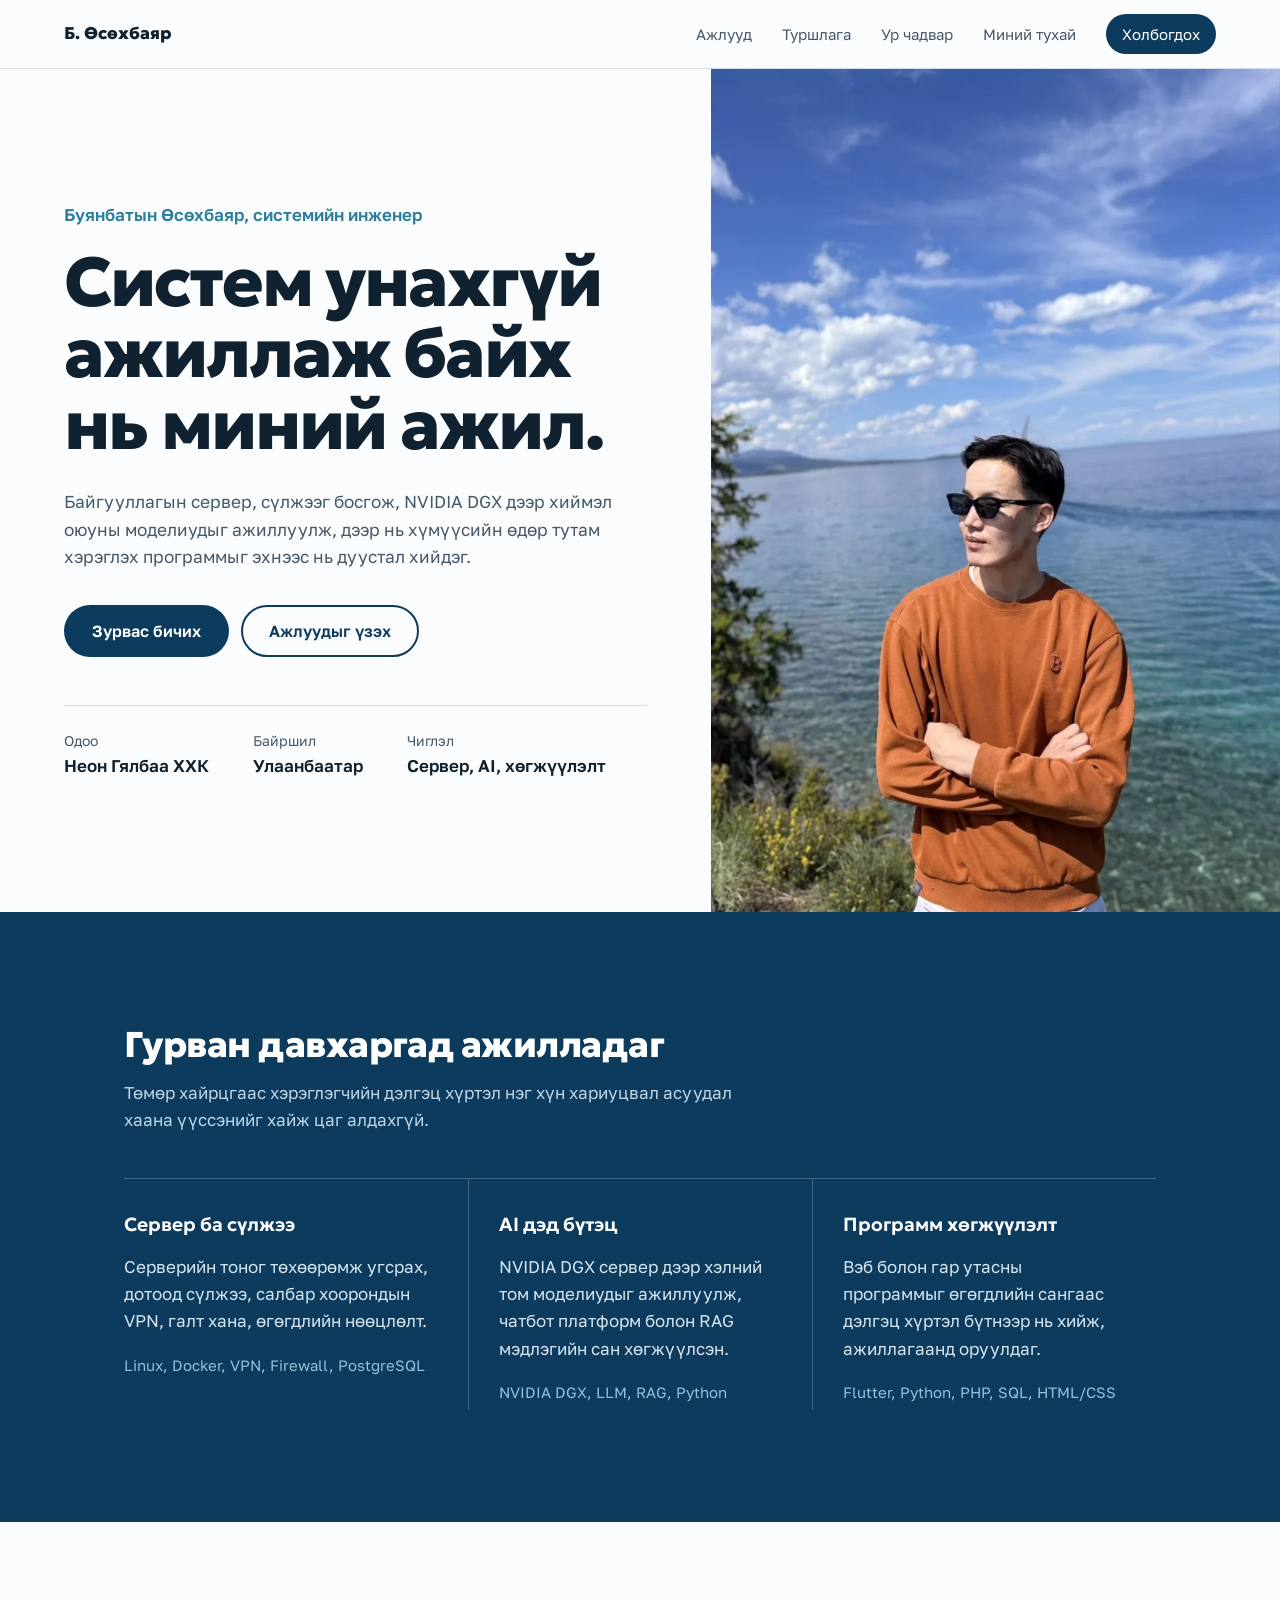
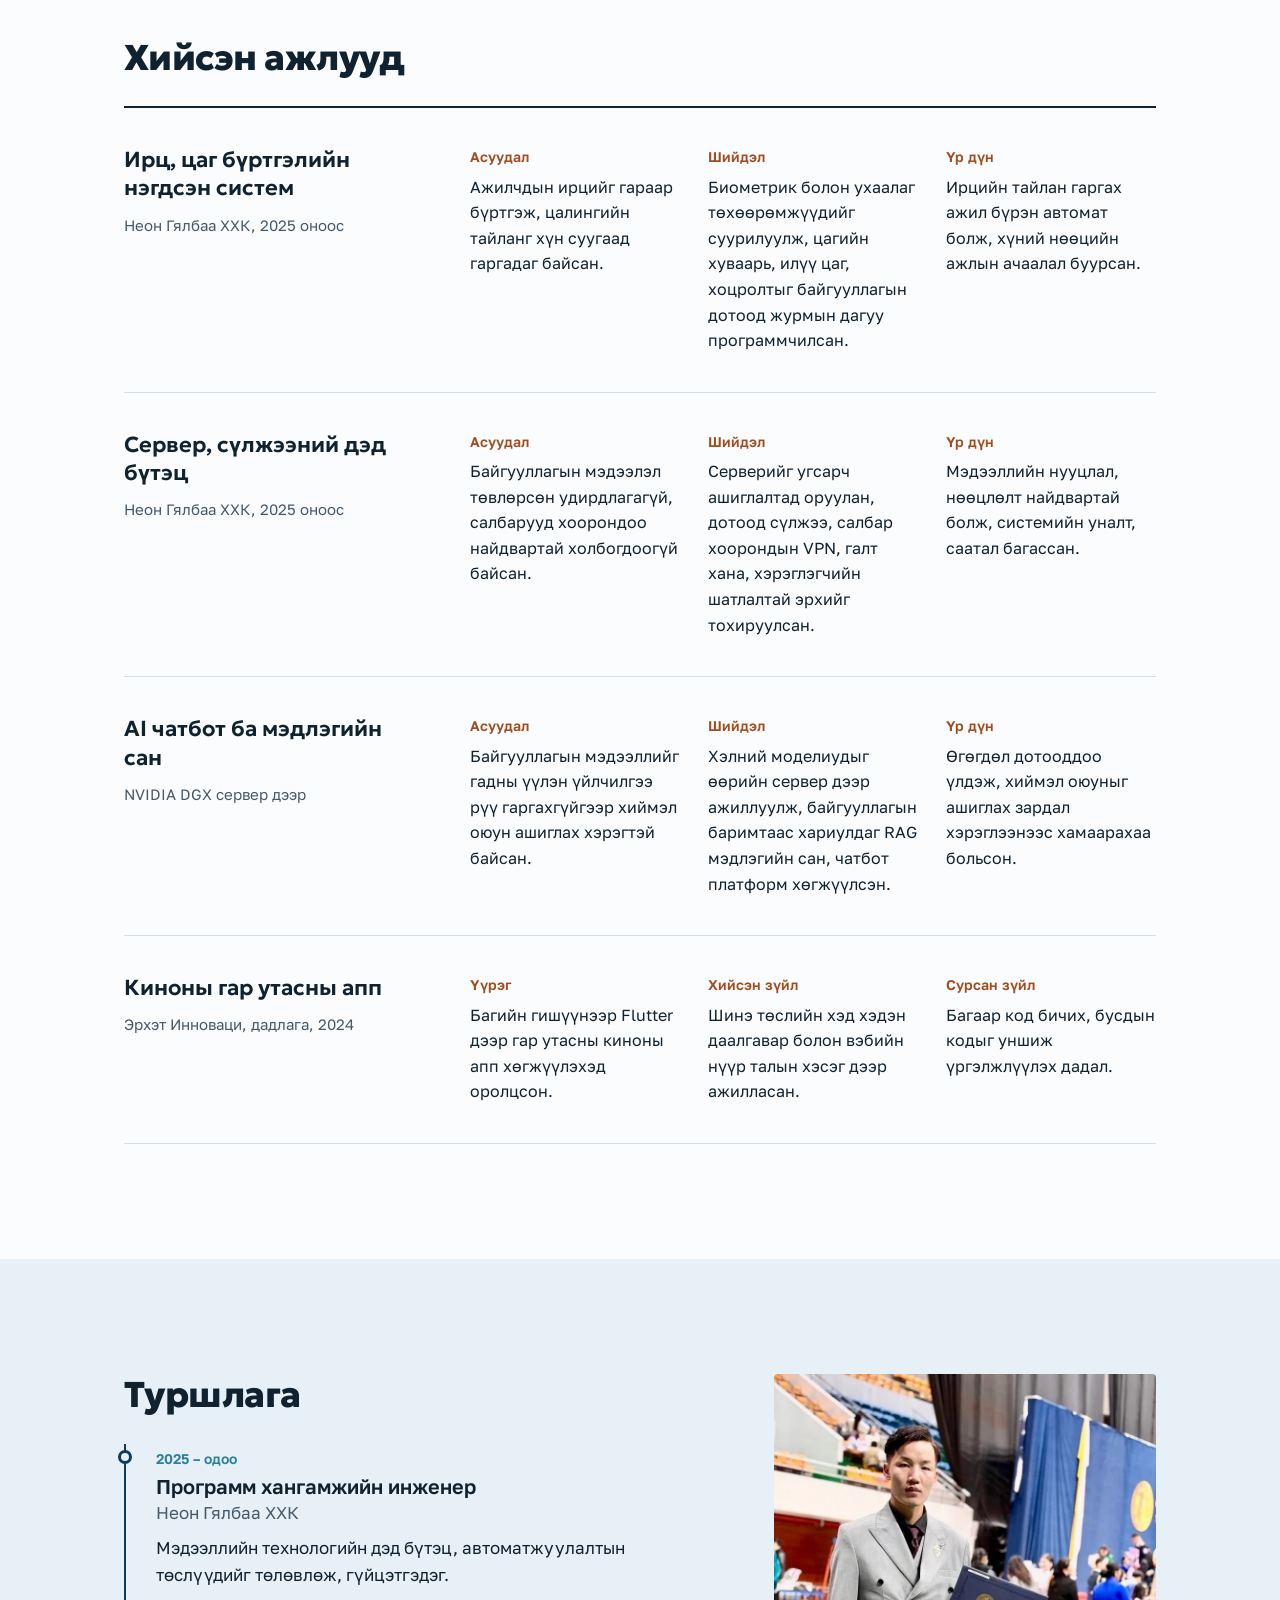
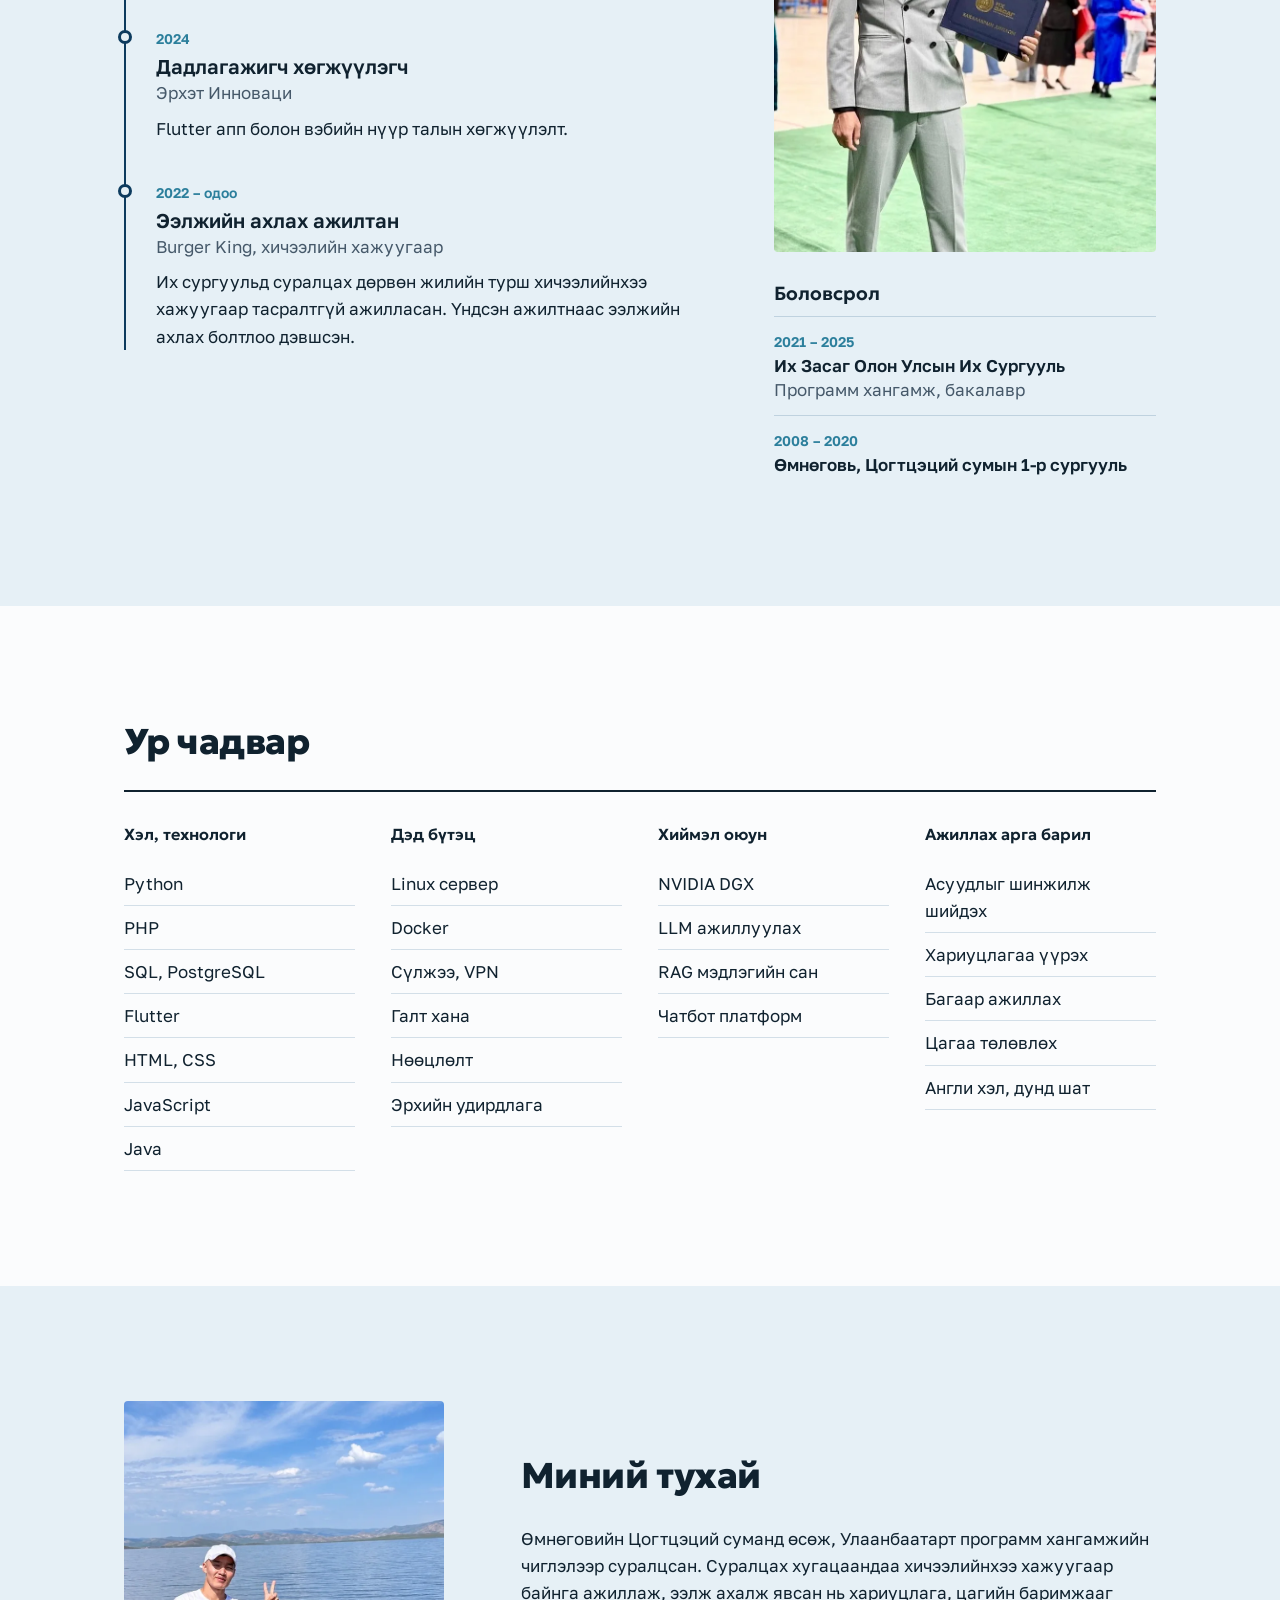
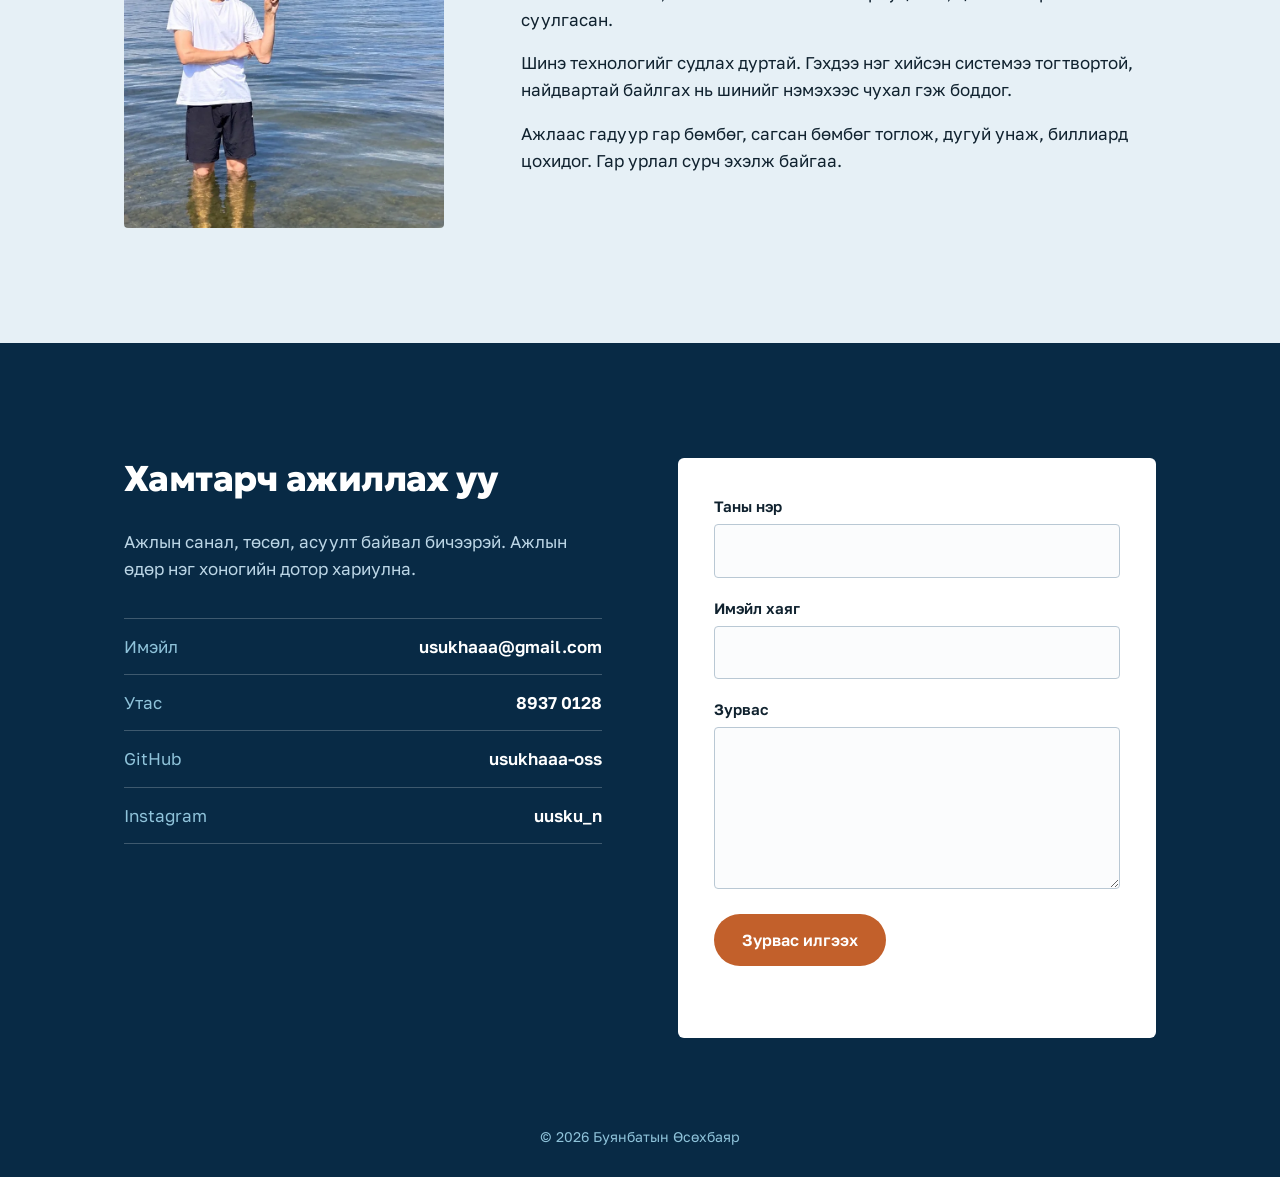
==== commit e13a7503: "feat: send contact form directly, drop railway entries, reframe Burger King as work alongside studie" ====
--- a/index.html
+++ b/index.html
@@ -153,14 +153,8 @@
         <li>
           <span class="timeline__when">2022 – одоо</span>
           <h3>Ээлжийн ахлах ажилтан</h3>
-          <p class="timeline__where">Burger King</p>
-          <p>Оюутан байхаасаа ажиллаж, ээлж удирдах болсон. Дотоод сүлжээний бүтэц, IP хаягийн хуваарилалтыг шалгаж тохируулсан.</p>
-        </li>
-        <li>
-          <span class="timeline__when">2020 – 2021</span>
-          <h3>Замчин</h3>
-          <p class="timeline__where">Монголын төмөр зам</p>
-          <p>Арван жилээ төгсөөд ажилласан анхны ажил. Гуравдугаар зэргийн замчин болсон.</p>
+          <p class="timeline__where">Burger King, хичээлийн хажуугаар</p>
+          <p>Их сургуульд суралцах дөрвөн жилийн турш хичээлийнхээ хажуугаар тасралтгүй ажилласан. Үндсэн ажилтнаас ээлжийн ахлах болтлоо дэвшсэн.</p>
         </li>
       </ol>
     </div>
@@ -172,7 +166,6 @@
       <h3>Боловсрол</h3>
       <dl class="edu__list">
         <div><dt>2021 – 2025</dt><dd>Их Засаг Олон Улсын Их Сургууль<br><span>Программ хангамж, бакалавр</span></dd></div>
-        <div><dt>2020 – 2021</dt><dd>Монголын төмөр замын МСҮТ<br><span>Зам тээврийн менежмент</span></dd></div>
         <div><dt>2008 – 2020</dt><dd>Өмнөговь, Цогтцэций сумын 1-р сургууль</dd></div>
       </dl>
     </aside>
@@ -211,7 +204,7 @@
     </picture>
     <div class="about__text">
       <h2 class="h2">Миний тухай</h2>
-      <p>Өмнөговийн Цогтцэций суманд өсөж, төмөр замд замчнаар ажиллаж байгаад Улаанбаатарт программ хангамжийн чиглэлээр суралцсан. Сурах хугацаандаа ажил хийж, ээлж ахалж явсан нь хариуцлага, цагийн баримжааг суулгасан.</p>
+      <p>Өмнөговийн Цогтцэций суманд өсөж, Улаанбаатарт программ хангамжийн чиглэлээр суралцсан. Суралцах хугацаандаа хичээлийнхээ хажуугаар байнга ажиллаж, ээлж ахалж явсан нь хариуцлага, цагийн баримжааг суулгасан.</p>
       <p>Шинэ технологийг судлах дуртай. Гэхдээ нэг хийсэн системээ тогтвортой, найдвартай байлгах нь шинийг нэмэхээс чухал гэж боддог.</p>
       <p>Ажлаас гадуур гар бөмбөг, сагсан бөмбөг тоглож, дугуй унаж, биллиард цохидог. Гар урлал сурч эхэлж байгаа.</p>
     </div>
@@ -230,7 +223,7 @@
         <li><span>Instagram</span><a href="https://www.instagram.com/uusku_n/" rel="noopener">uusku_n</a></li>
       </ul>
     </div>
-    <form class="form" id="contact-form" novalidate data-endpoint="" data-mailto="usukhaaa@gmail.com">
+    <form class="form" id="contact-form" novalidate data-endpoint="https://formsubmit.co/ajax/usukhaaa@gmail.com" data-mailto="usukhaaa@gmail.com">
       <div class="field">
         <label for="f-name">Таны нэр</label>
         <input id="f-name" name="name" type="text" autocomplete="name" required maxlength="80">
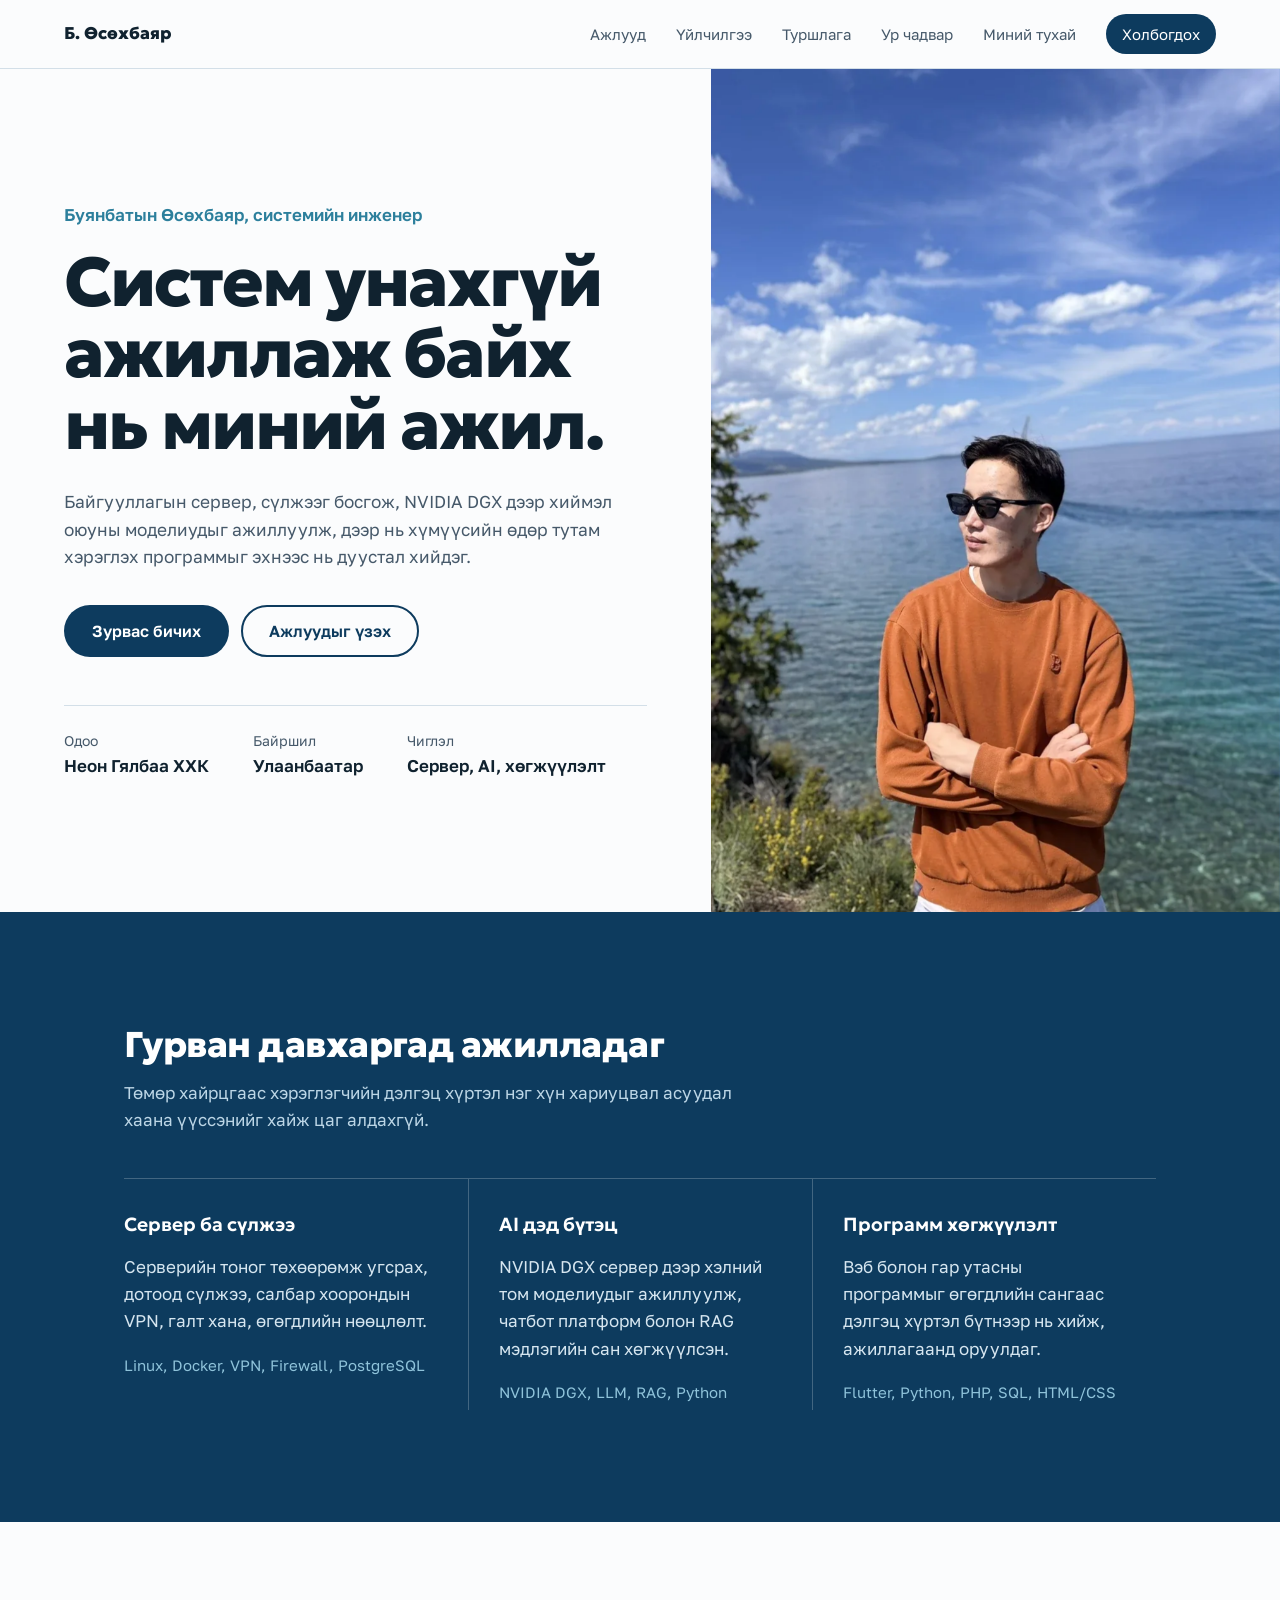
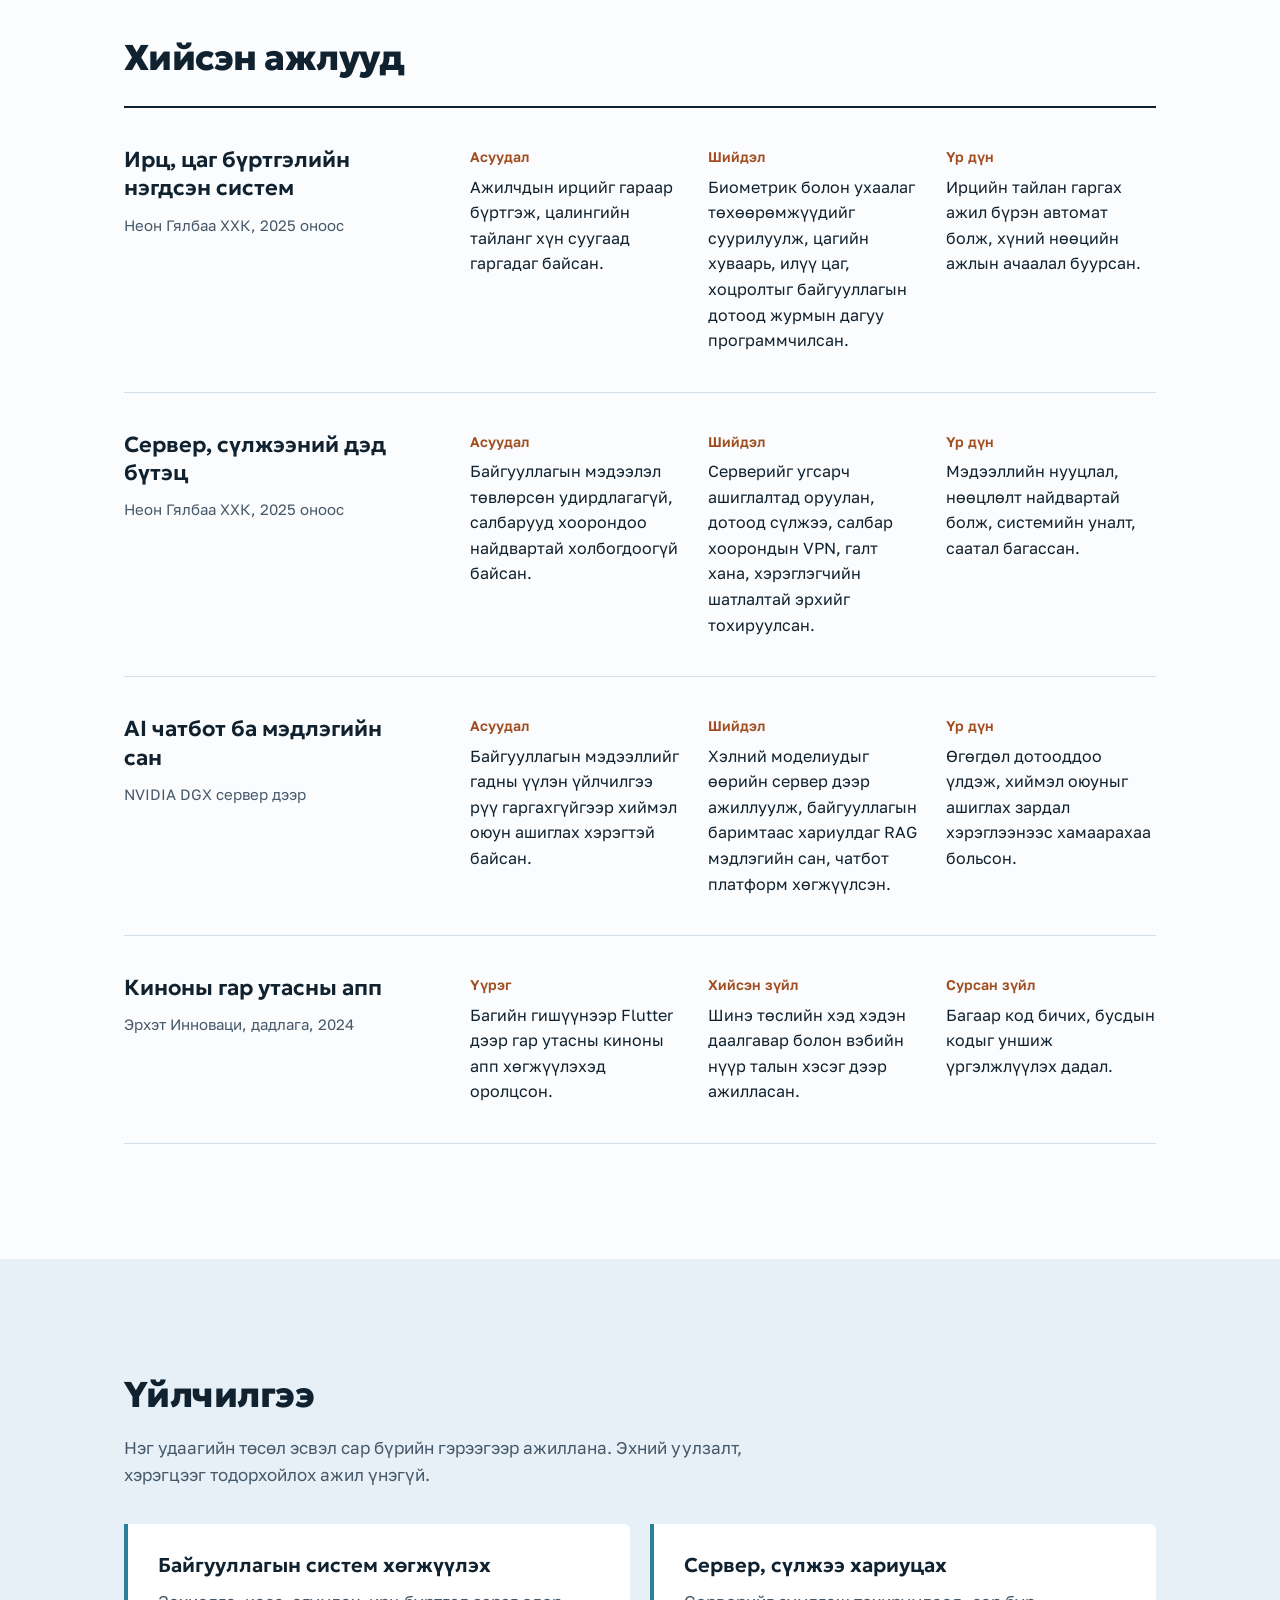
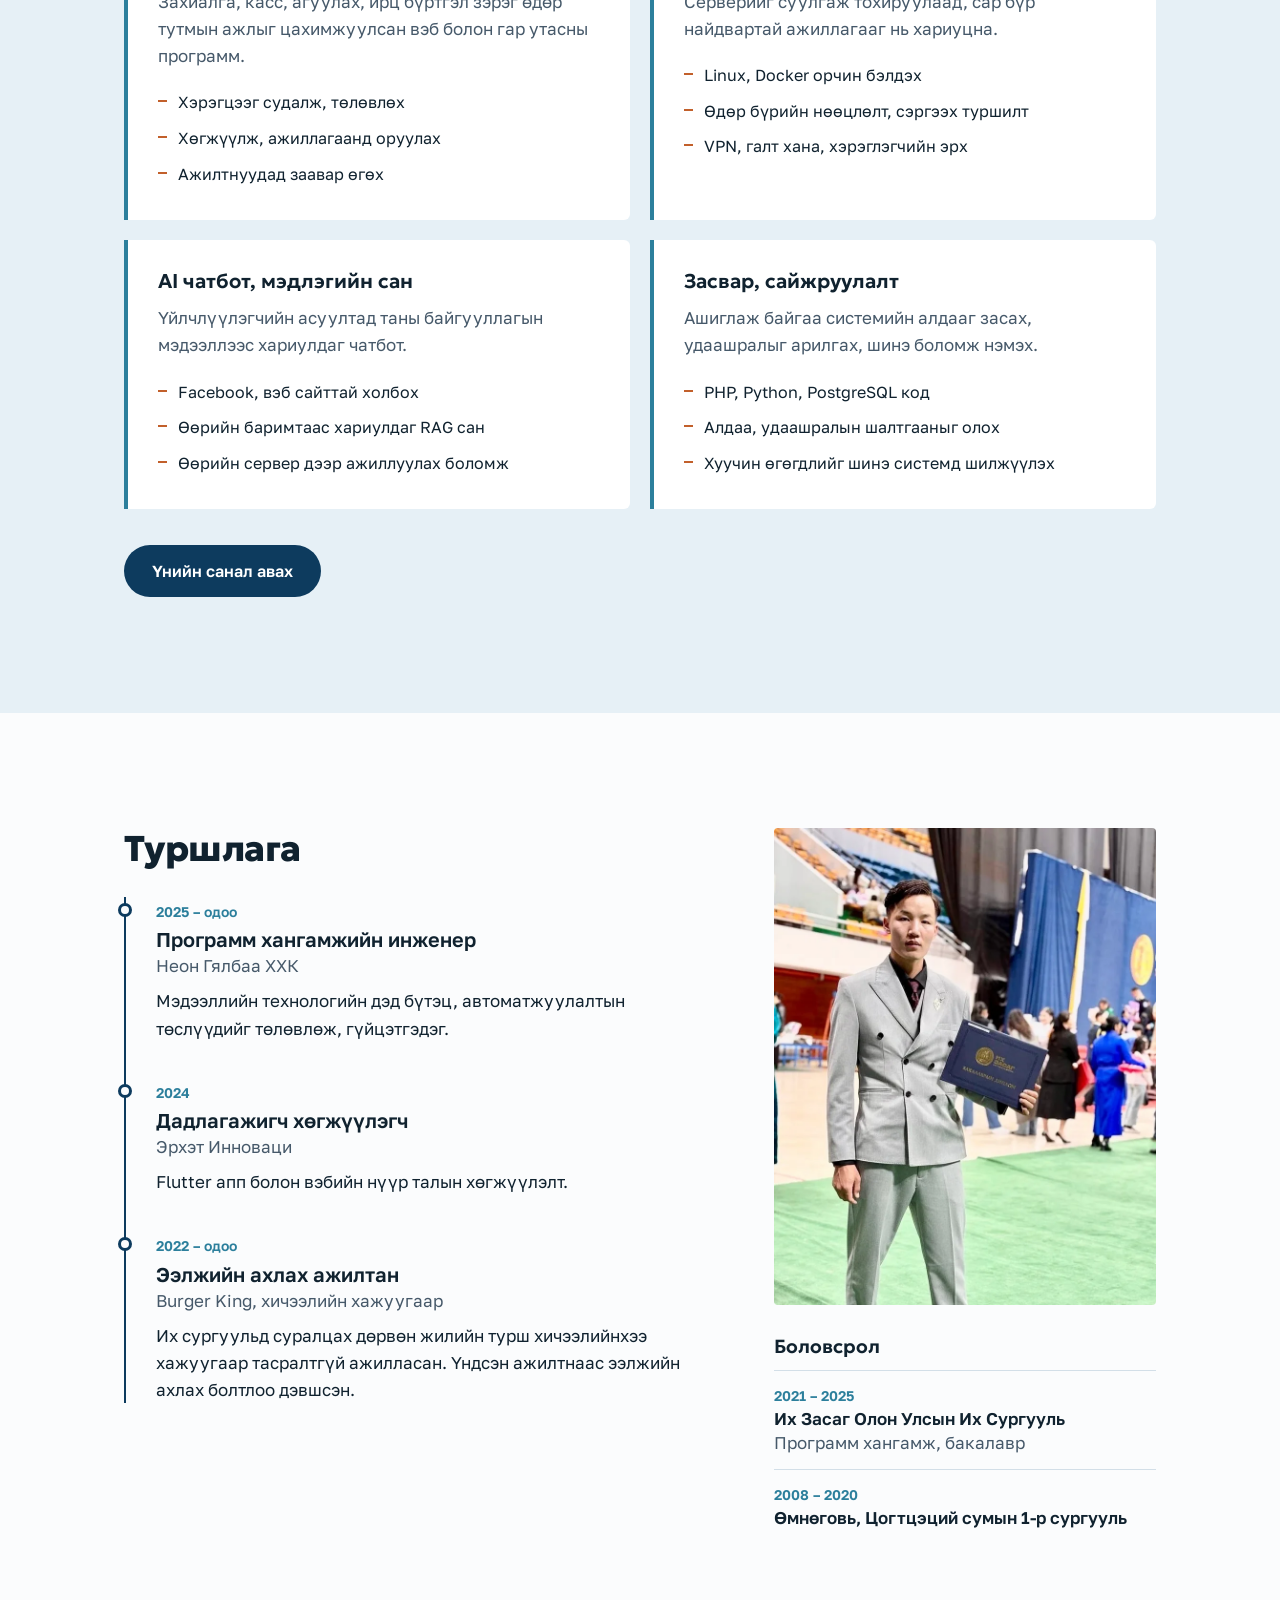
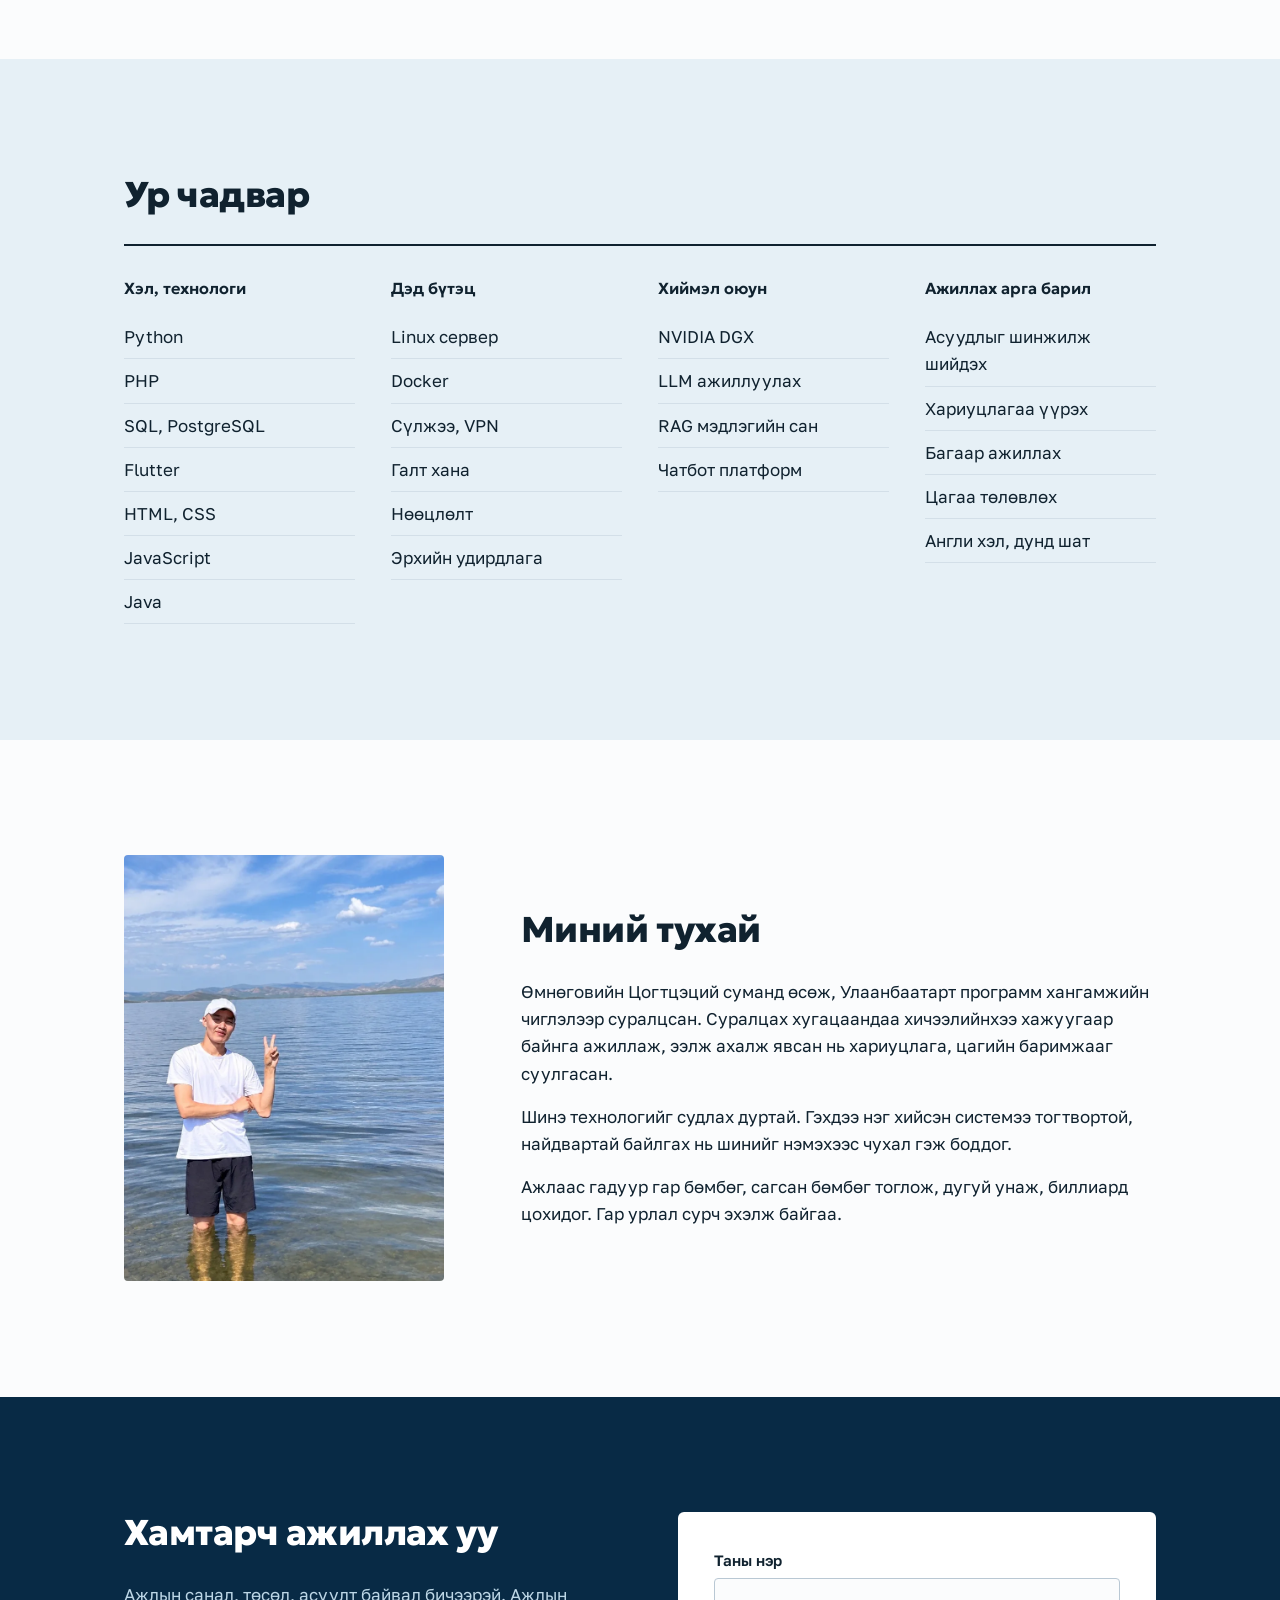
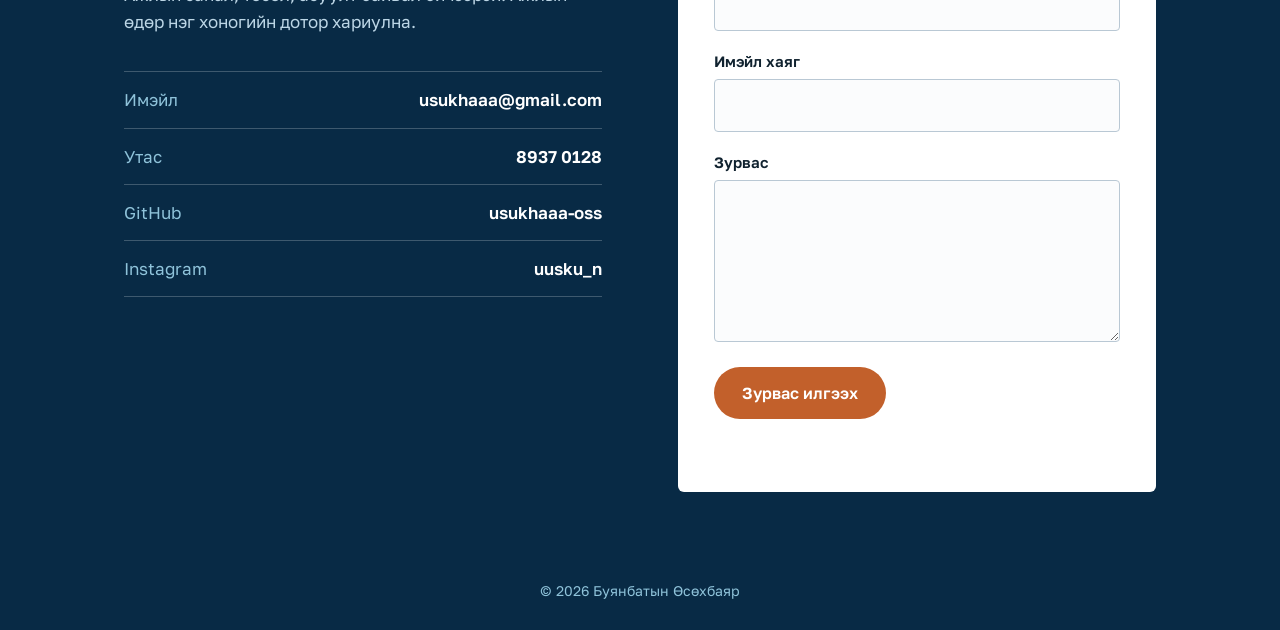
==== commit 2ba09524: "feat: add services section Co-Authored-By: Claude Fable 5.2 <noreply@anthropic.com>" ====
--- a/index.html
+++ b/index.html
@@ -22,6 +22,7 @@
   <a class="top__name" href="#top">Б. Өсөхбаяр</a>
   <nav class="top__nav" aria-label="Үндсэн цэс">
     <a href="#work">Ажлууд</a>
+    <a href="#services">Үйлчилгээ</a>
     <a href="#path">Туршлага</a>
     <a href="#skills">Ур чадвар</a>
     <a href="#about">Миний тухай</a>
@@ -133,7 +134,37 @@
   </div>
 </section>
 
-<section class="section section--tint" id="path">
+<section class="section section--tint" id="services">
+  <div class="wrap">
+    <h2 class="h2">Үйлчилгээ</h2>
+    <p class="services__intro">Нэг удаагийн төсөл эсвэл сар бүрийн гэрээгээр ажиллана. Эхний уулзалт, хэрэгцээг тодорхойлох ажил үнэгүй.</p>
+    <div class="services">
+      <article class="service">
+        <h3>Байгууллагын систем хөгжүүлэх</h3>
+        <p>Захиалга, касс, агуулах, ирц бүртгэл зэрэг өдөр тутмын ажлыг цахимжуулсан вэб болон гар утасны программ.</p>
+        <ul><li>Хэрэгцээг судалж, төлөвлөх</li><li>Хөгжүүлж, ажиллагаанд оруулах</li><li>Ажилтнуудад заавар өгөх</li></ul>
+      </article>
+      <article class="service">
+        <h3>Сервер, сүлжээ хариуцах</h3>
+        <p>Серверийг суулгаж тохируулаад, сар бүр найдвартай ажиллагааг нь хариуцна.</p>
+        <ul><li>Linux, Docker орчин бэлдэх</li><li>Өдөр бүрийн нөөцлөлт, сэргээх туршилт</li><li>VPN, галт хана, хэрэглэгчийн эрх</li></ul>
+      </article>
+      <article class="service">
+        <h3>AI чатбот, мэдлэгийн сан</h3>
+        <p>Үйлчлүүлэгчийн асуултад таны байгууллагын мэдээллээс хариулдаг чатбот.</p>
+        <ul><li>Facebook, вэб сайттай холбох</li><li>Өөрийн баримтаас хариулдаг RAG сан</li><li>Өөрийн сервер дээр ажиллуулах боломж</li></ul>
+      </article>
+      <article class="service">
+        <h3>Засвар, сайжруулалт</h3>
+        <p>Ашиглаж байгаа системийн алдааг засах, удаашралыг арилгах, шинэ боломж нэмэх.</p>
+        <ul><li>PHP, Python, PostgreSQL код</li><li>Алдаа, удаашралын шалтгааныг олох</li><li>Хуучин өгөгдлийг шинэ системд шилжүүлэх</li></ul>
+      </article>
+    </div>
+    <a class="btn btn--solid" href="#contact">Үнийн санал авах</a>
+  </div>
+</section>
+
+<section class="section" id="path">
   <div class="wrap path">
     <div>
       <h2 class="h2">Туршлага</h2>
@@ -172,7 +203,7 @@
   </div>
 </section>
 
-<section class="section" id="skills">
+<section class="section section--tint" id="skills">
   <div class="wrap">
     <h2 class="h2">Ур чадвар</h2>
     <div class="skills">
@@ -196,7 +227,7 @@
   </div>
 </section>
 
-<section class="section section--tint" id="about">
+<section class="section" id="about">
   <div class="wrap about">
     <picture class="about__photo">
       <source srcset="assets/img/lake.webp" type="image/webp">
--- a/assets/css/site.css
+++ b/assets/css/site.css
@@ -202,3 +202,17 @@
   .hero__actions .btn { flex: 1 1 auto; text-align: center; }
   .contact__links li { flex-direction: column; gap: 2px; }
 }
+
+/* ---------- services ---------- */
+.services__intro { max-width: 60ch; color: var(--ink-soft); margin: -10px 0 36px; }
+.services { display: grid; grid-template-columns: repeat(2, minmax(0, 1fr)); gap: 20px; margin-bottom: 36px; }
+.service { background: #fff; border-left: 4px solid var(--water); padding: 28px 30px; border-radius: 0 6px 6px 0; }
+.service h3 { font-family: var(--display); font-weight: 600; font-size: 20px; line-height: 1.3; margin-bottom: 10px; }
+.service p { color: var(--ink-soft); }
+.service ul { margin-top: 16px; }
+.service li { position: relative; padding: 5px 0 5px 20px; font-size: 16px; }
+.service li::before { content: ""; position: absolute; left: 0; top: 15px; width: 9px; height: 2px; background: var(--rust); }
+@media (max-width: 820px) { .services { grid-template-columns: minmax(0, 1fr); } }
+.edu__list > div { border-top-color: var(--line); }
+.timeline li::before { background: var(--paper); }
+@media (max-width: 1100px) { .top__nav { gap: 14px; font-size: 14px; } }
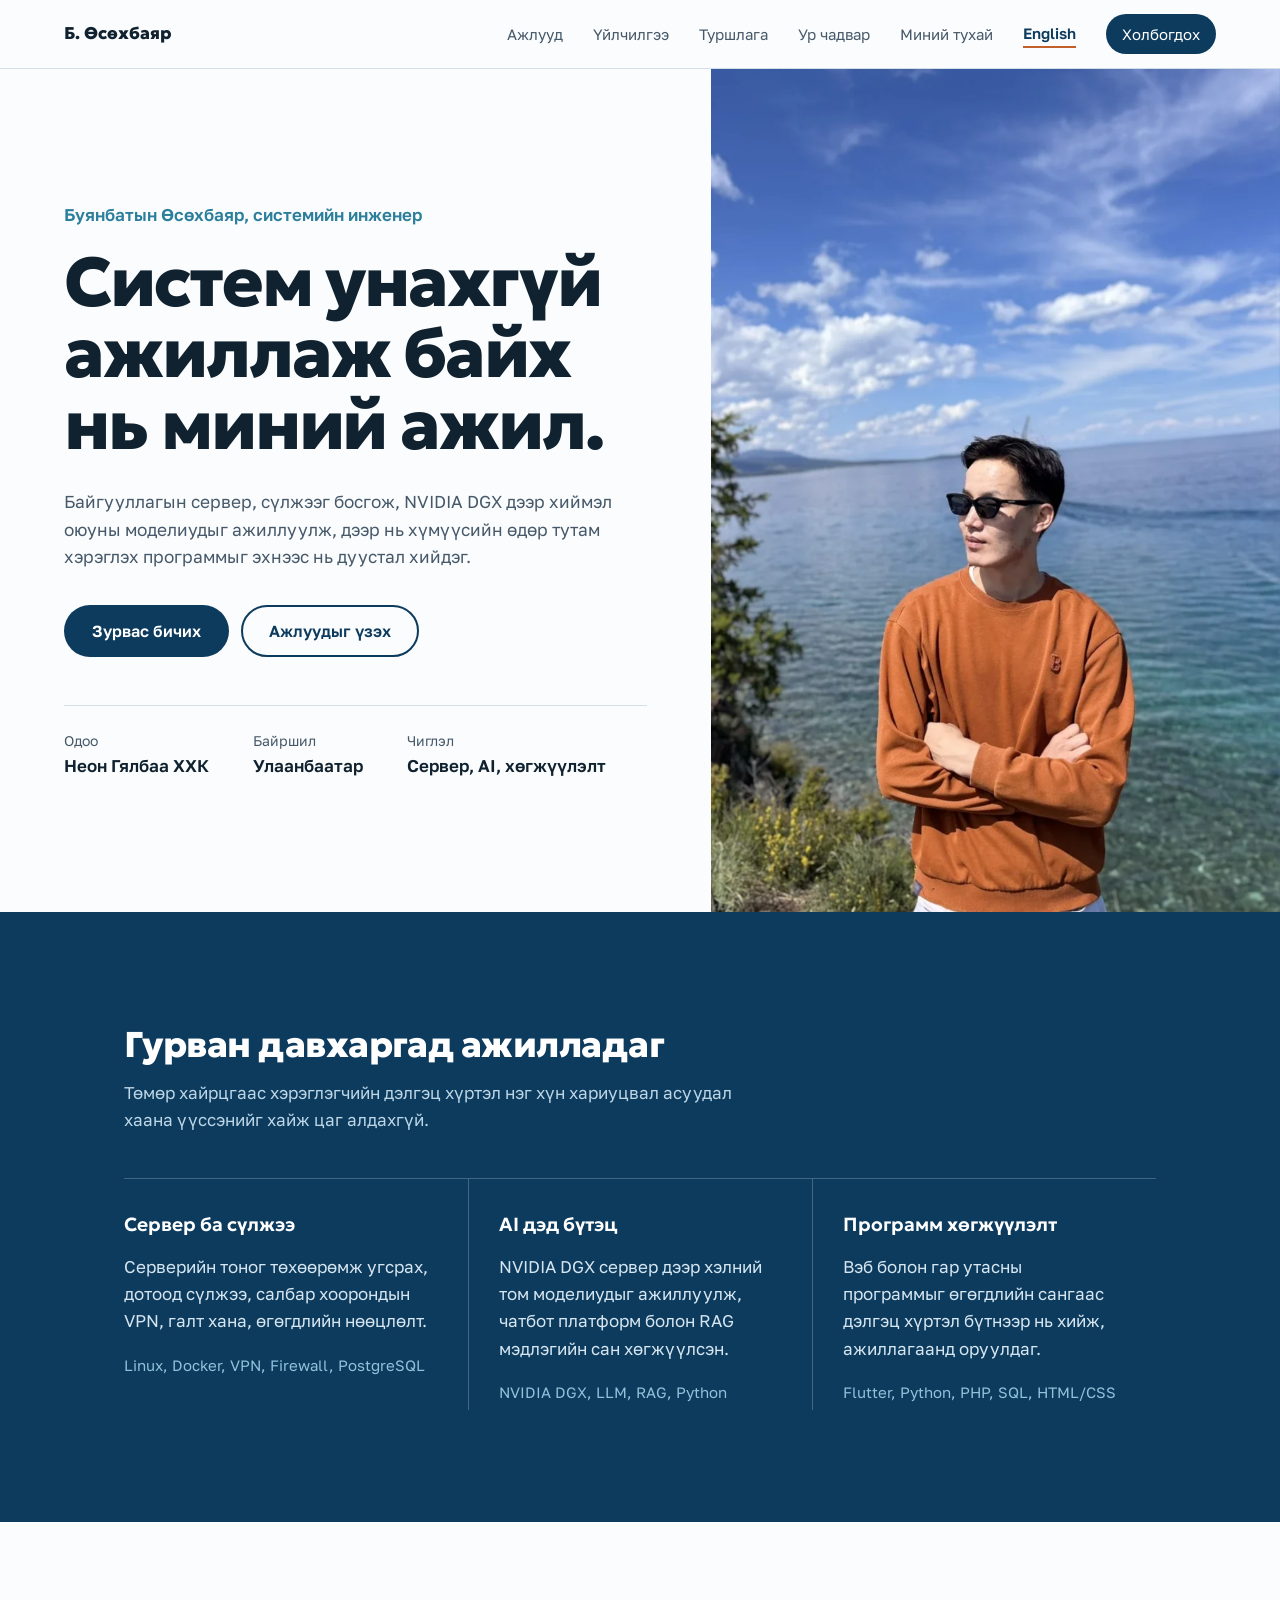
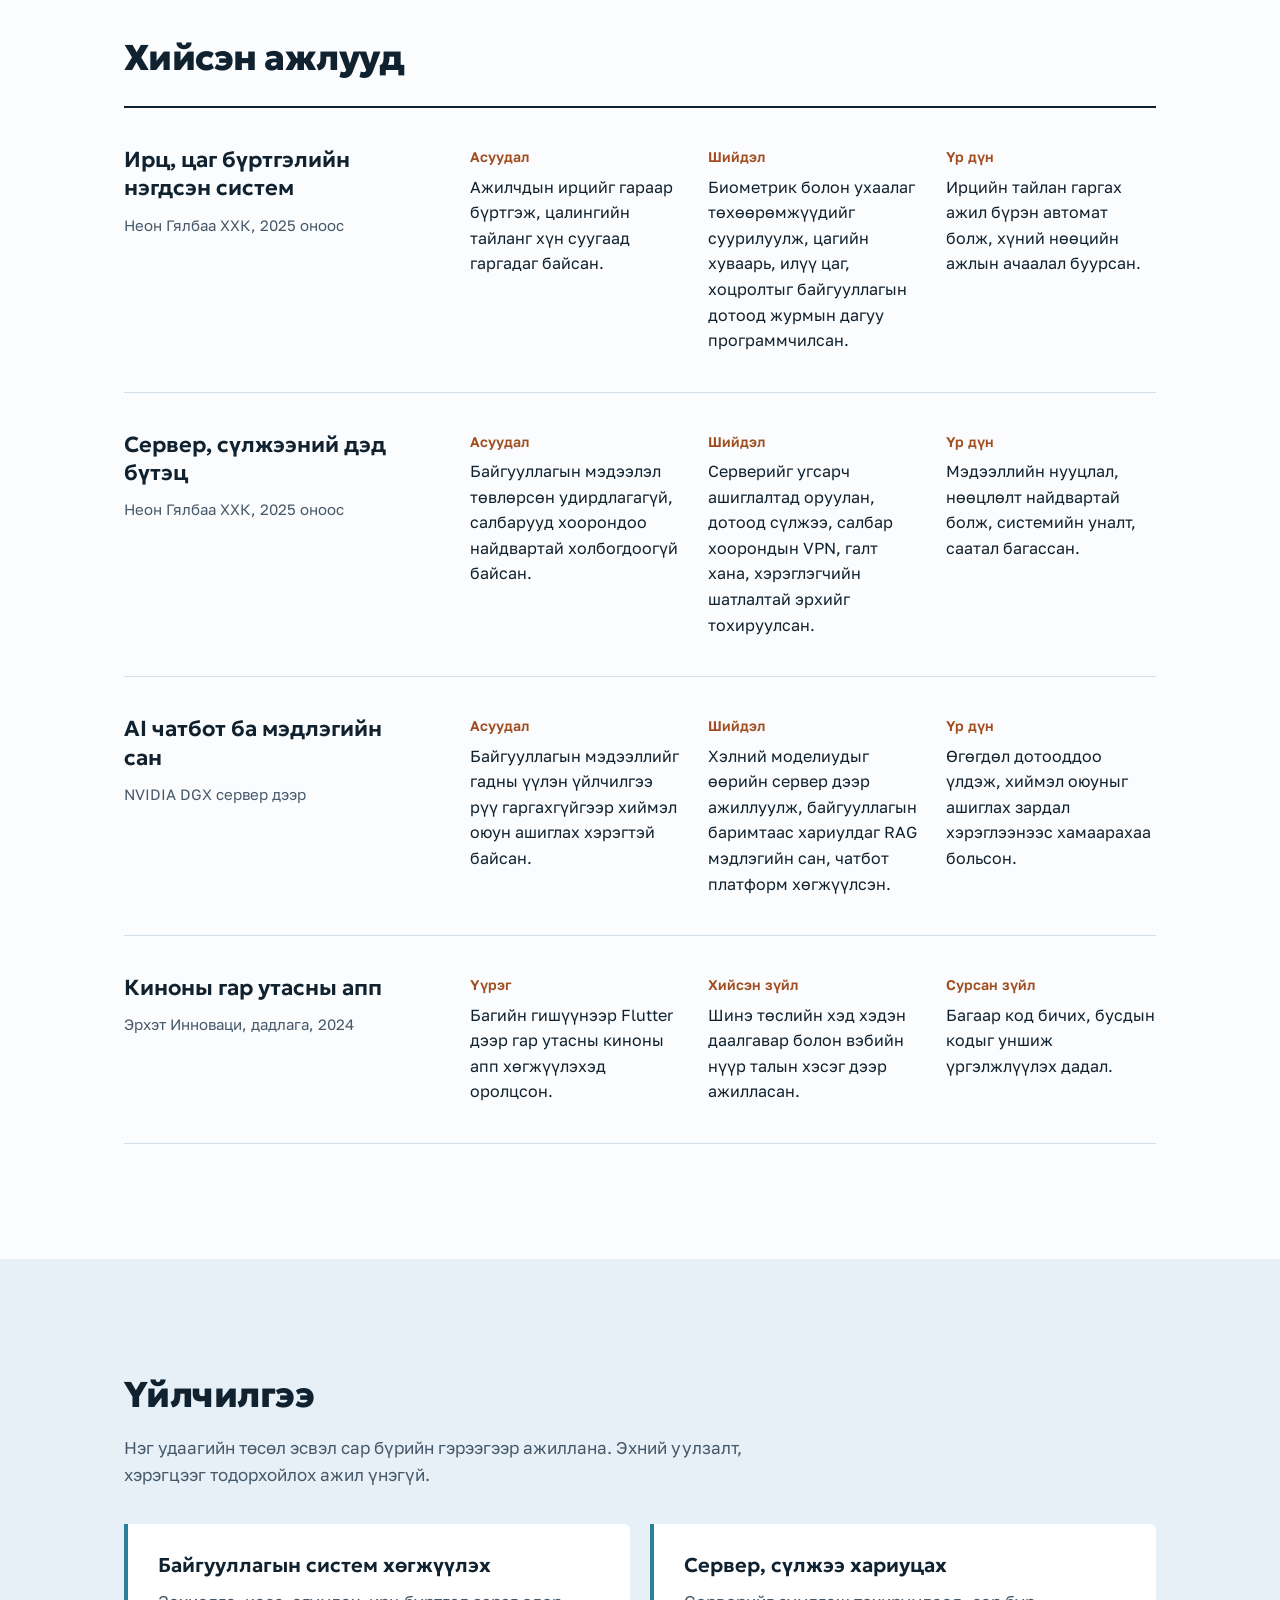
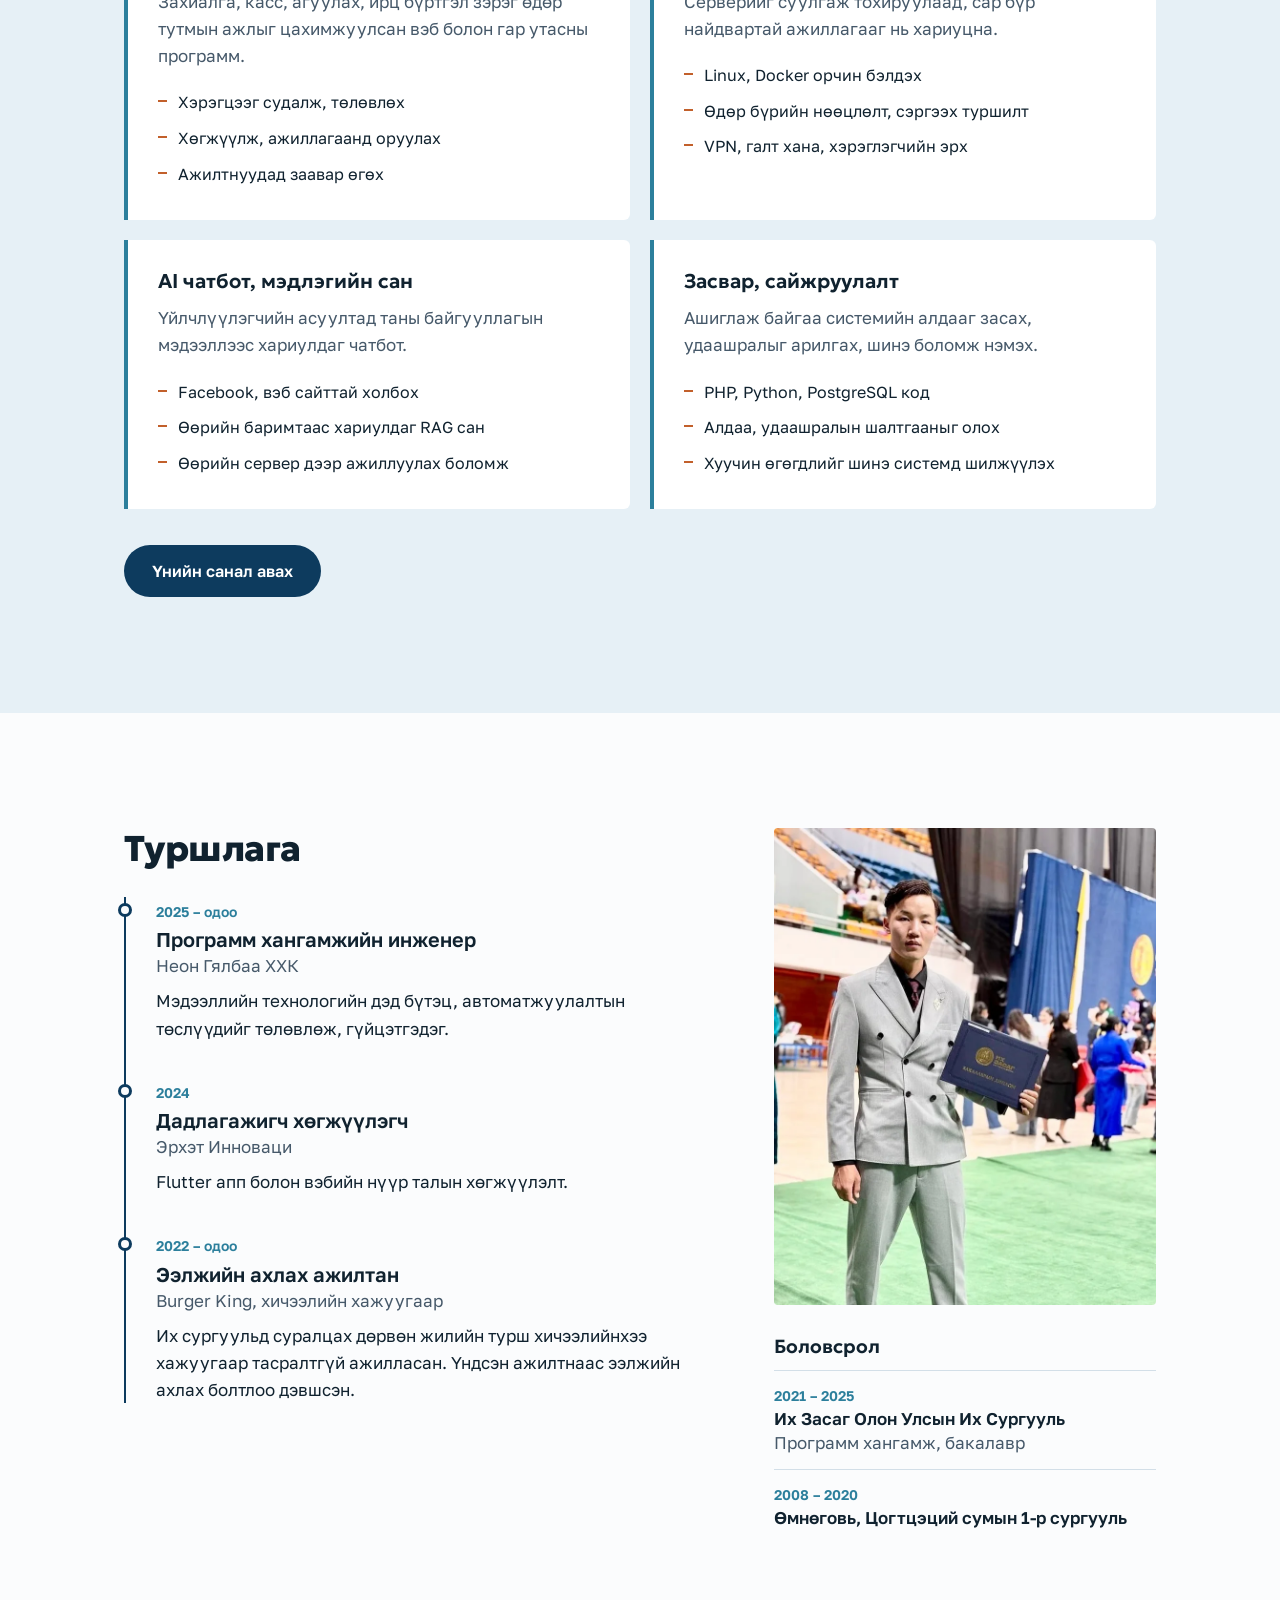
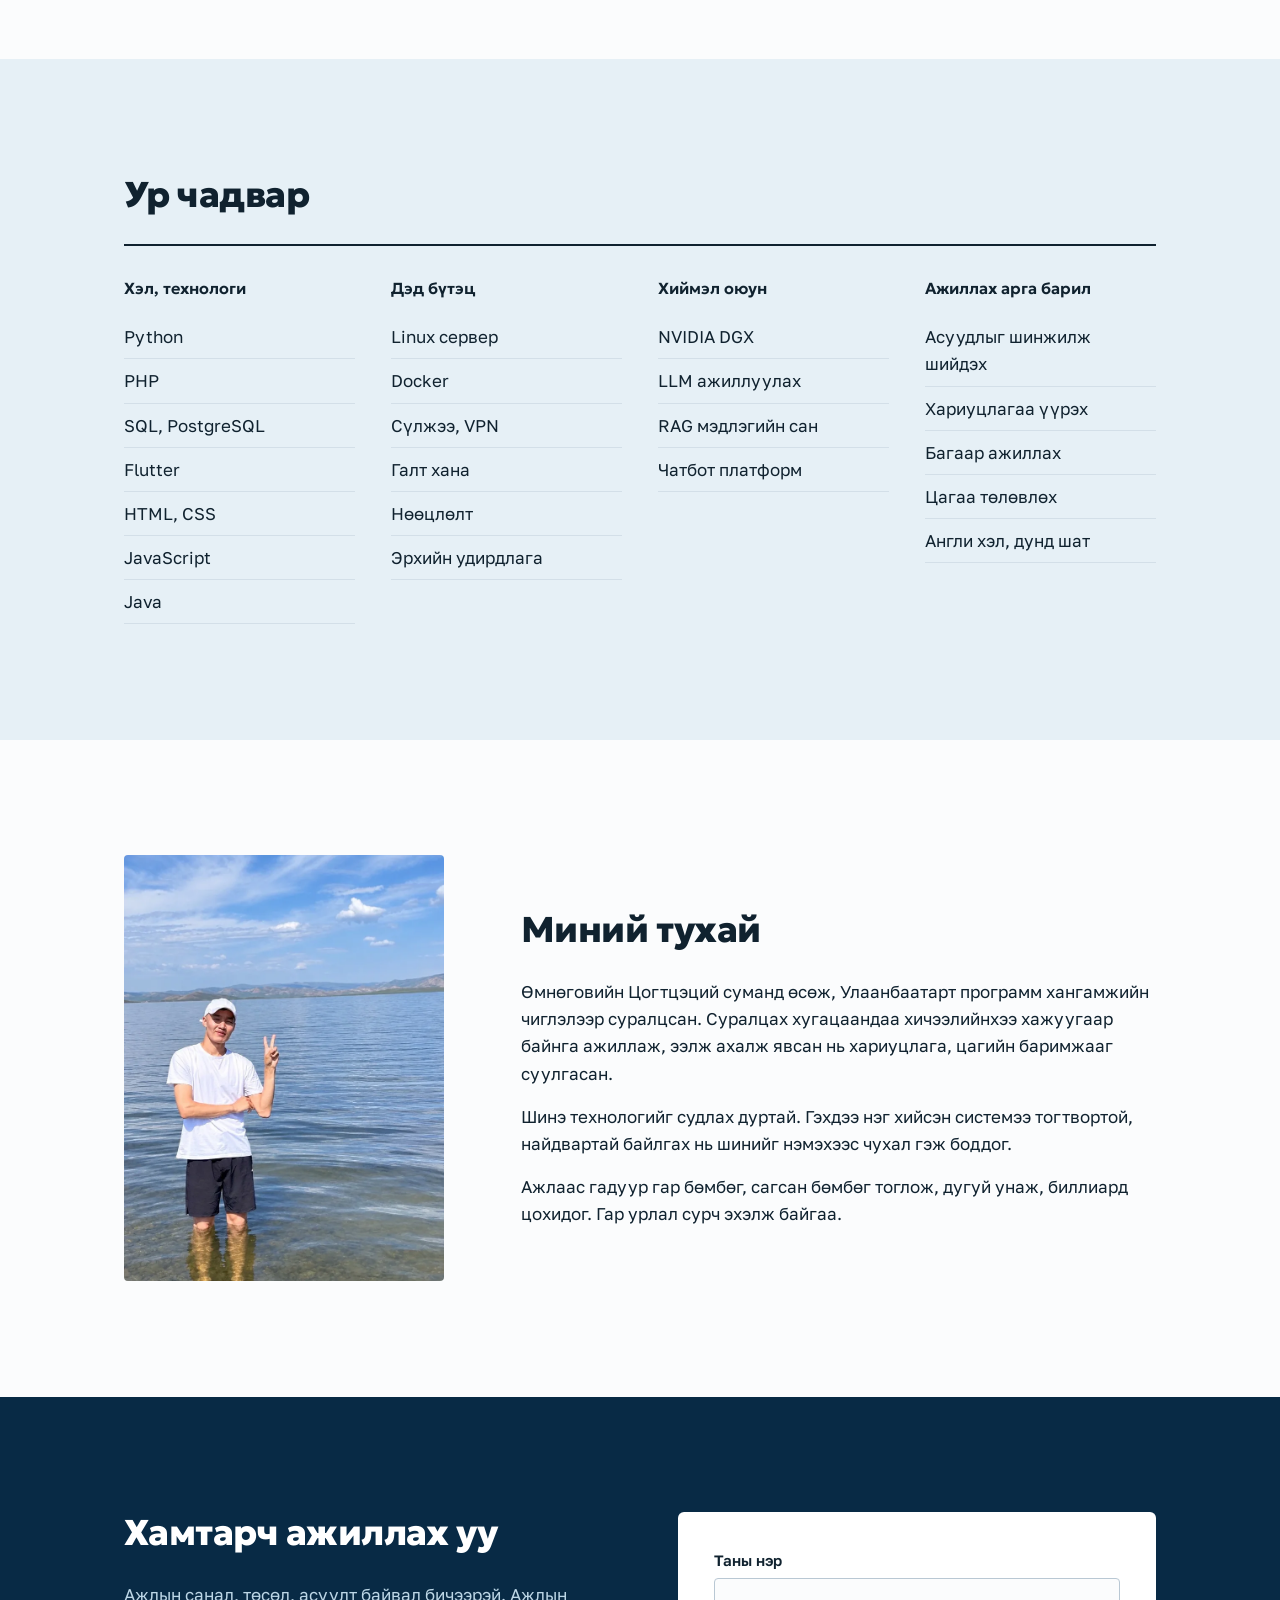
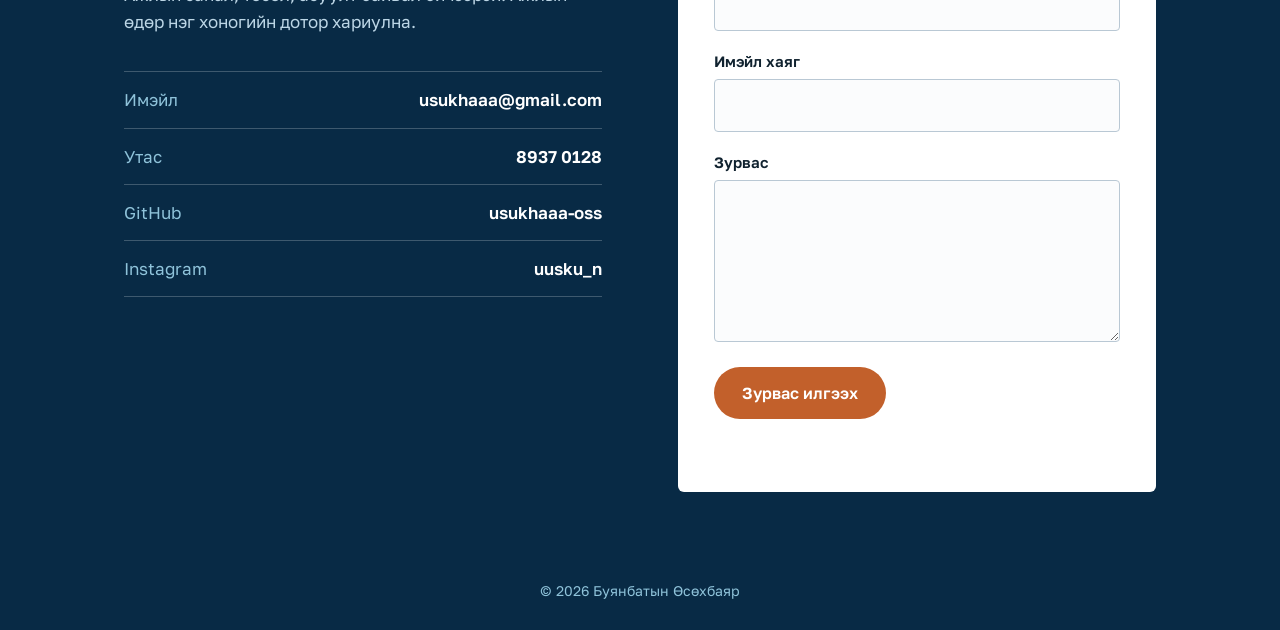
==== commit d014201d: "feat: add English version with language switch and bilingual form messages Co-Authored-By: Claude Fa" ====
--- a/index.html
+++ b/index.html
@@ -9,6 +9,7 @@
 <meta property="og:description" content="Сервер, сүлжээ, AI дэд бүтэц, бүтэн стек хөгжүүлэлт.">
 <meta property="og:image" content="https://usukhaaa-oss.github.io/web.io/assets/img/hero.jpg">
 <meta property="og:type" content="website">
+<link rel="alternate" hreflang="en" href="https://usukhaaa-oss.github.io/web.io/en/">
 <link rel="icon" href="assets/img/favicon.svg" type="image/svg+xml">
 <link rel="preconnect" href="https://fonts.googleapis.com">
 <link rel="preconnect" href="https://fonts.gstatic.com" crossorigin>
@@ -26,6 +27,7 @@
     <a href="#path">Туршлага</a>
     <a href="#skills">Ур чадвар</a>
     <a href="#about">Миний тухай</a>
+    <a class="top__lang" href="en/" lang="en" hreflang="en">English</a>
     <a class="top__cta" href="#contact">Холбогдох</a>
   </nav>
 </header>
--- a/assets/css/site.css
+++ b/assets/css/site.css
@@ -216,3 +216,5 @@
 .edu__list > div { border-top-color: var(--line); }
 .timeline li::before { background: var(--paper); }
 @media (max-width: 1100px) { .top__nav { gap: 14px; font-size: 14px; } }
+
+.top__nav a.top__lang { display: inline-block; color: var(--lake); font-weight: 600; border-bottom: 2px solid var(--rust); padding-bottom: 1px; }
